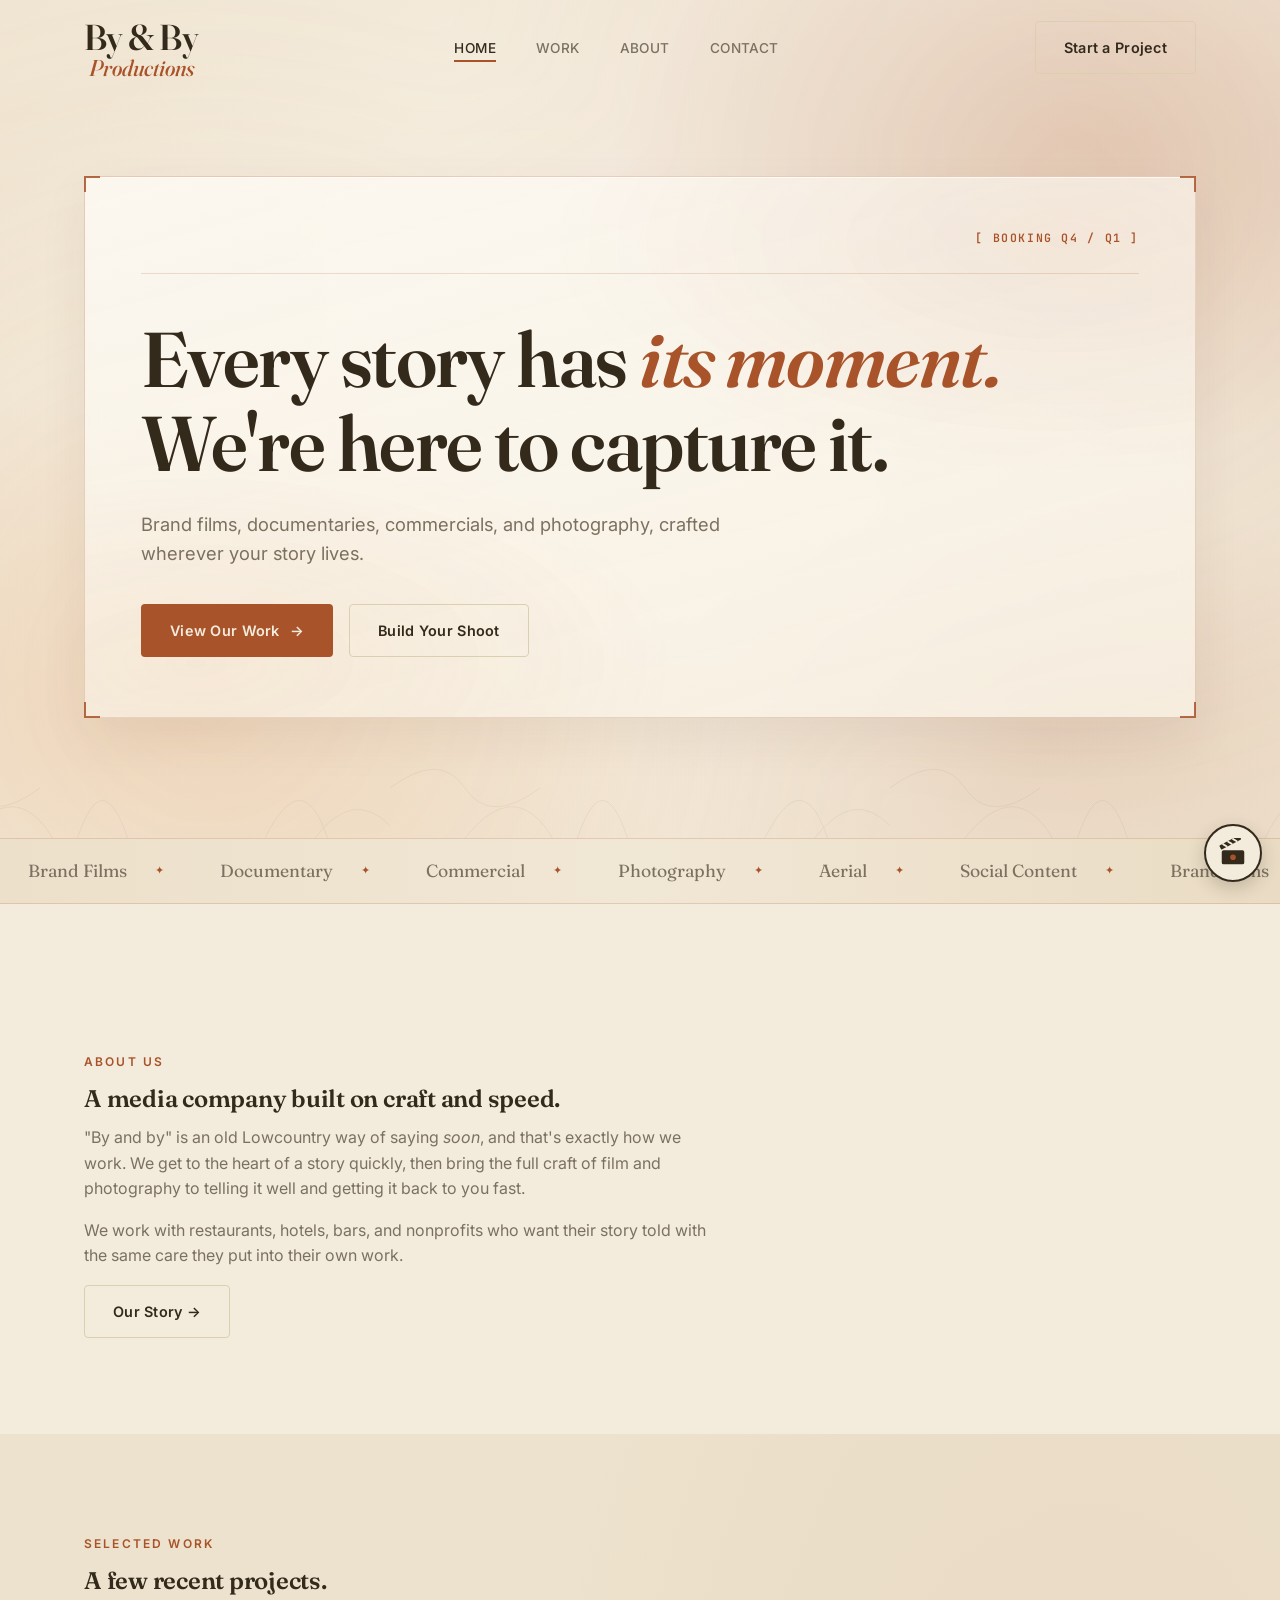
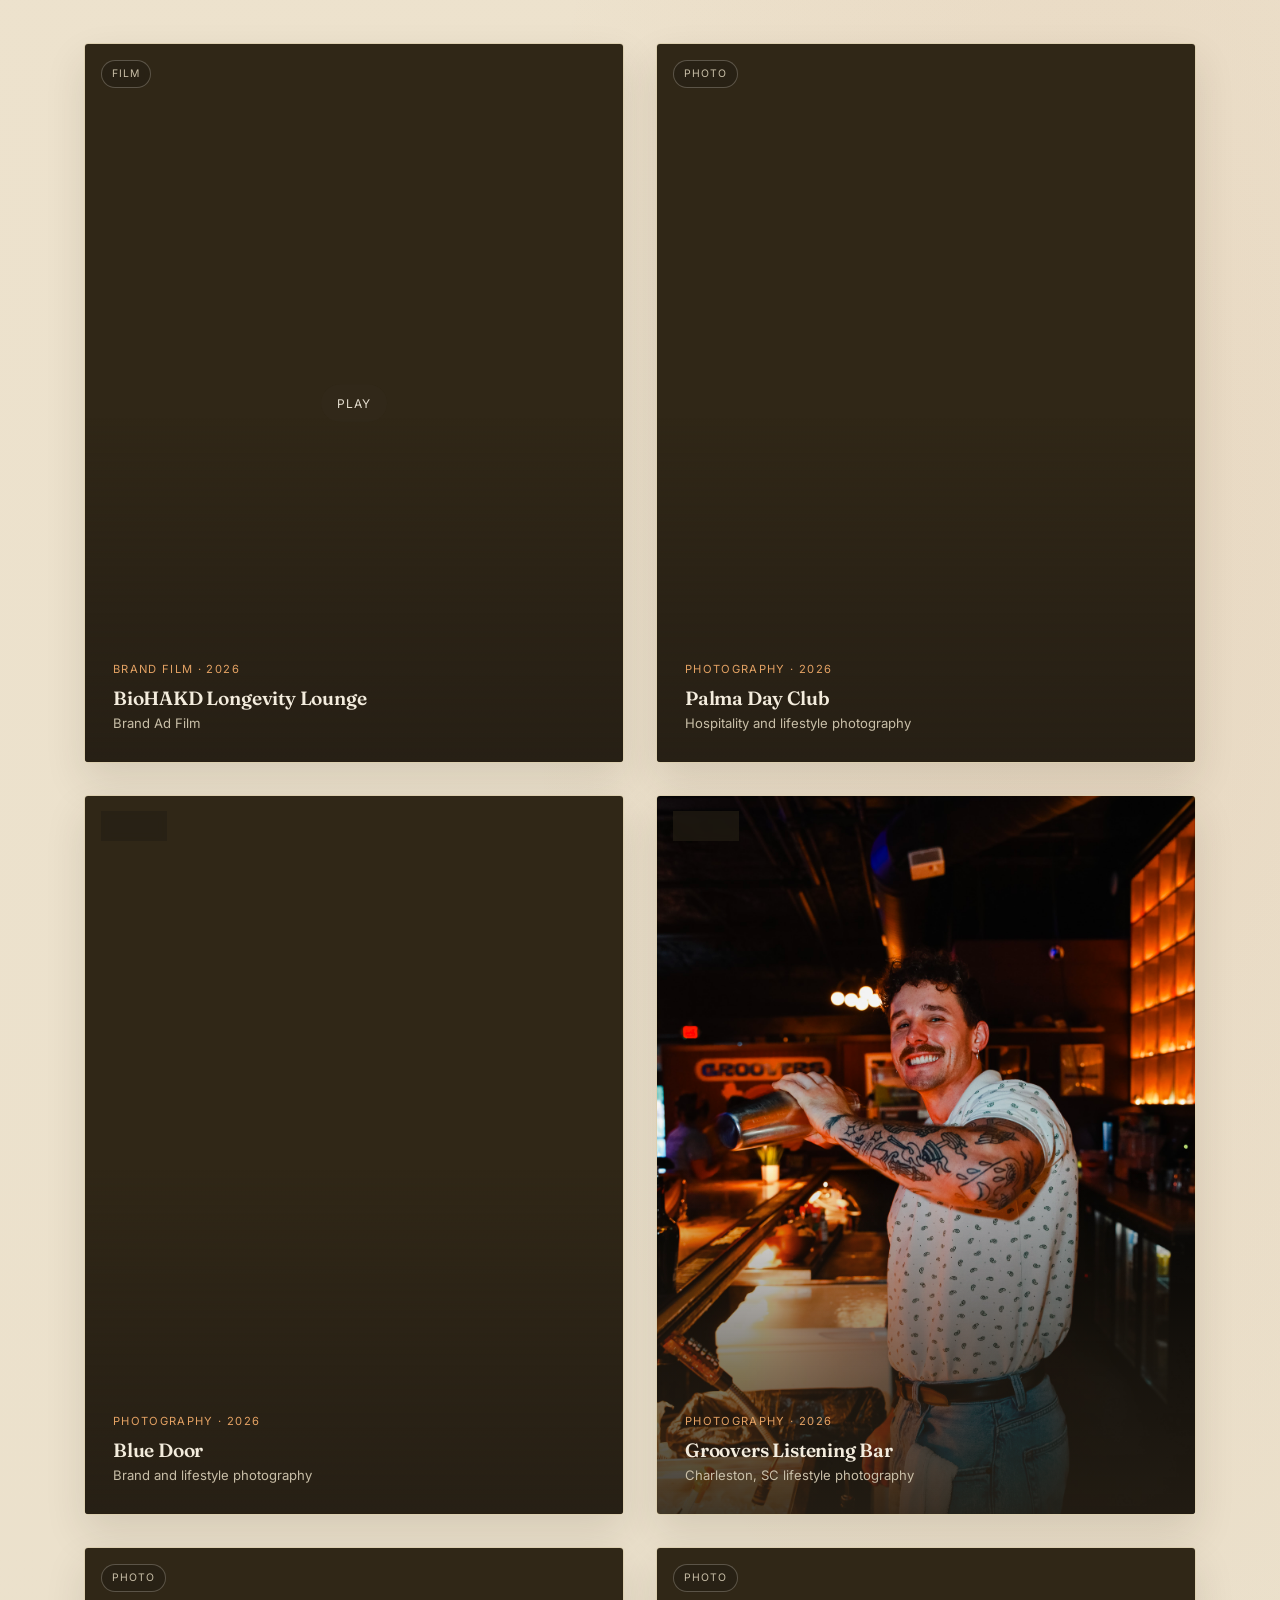
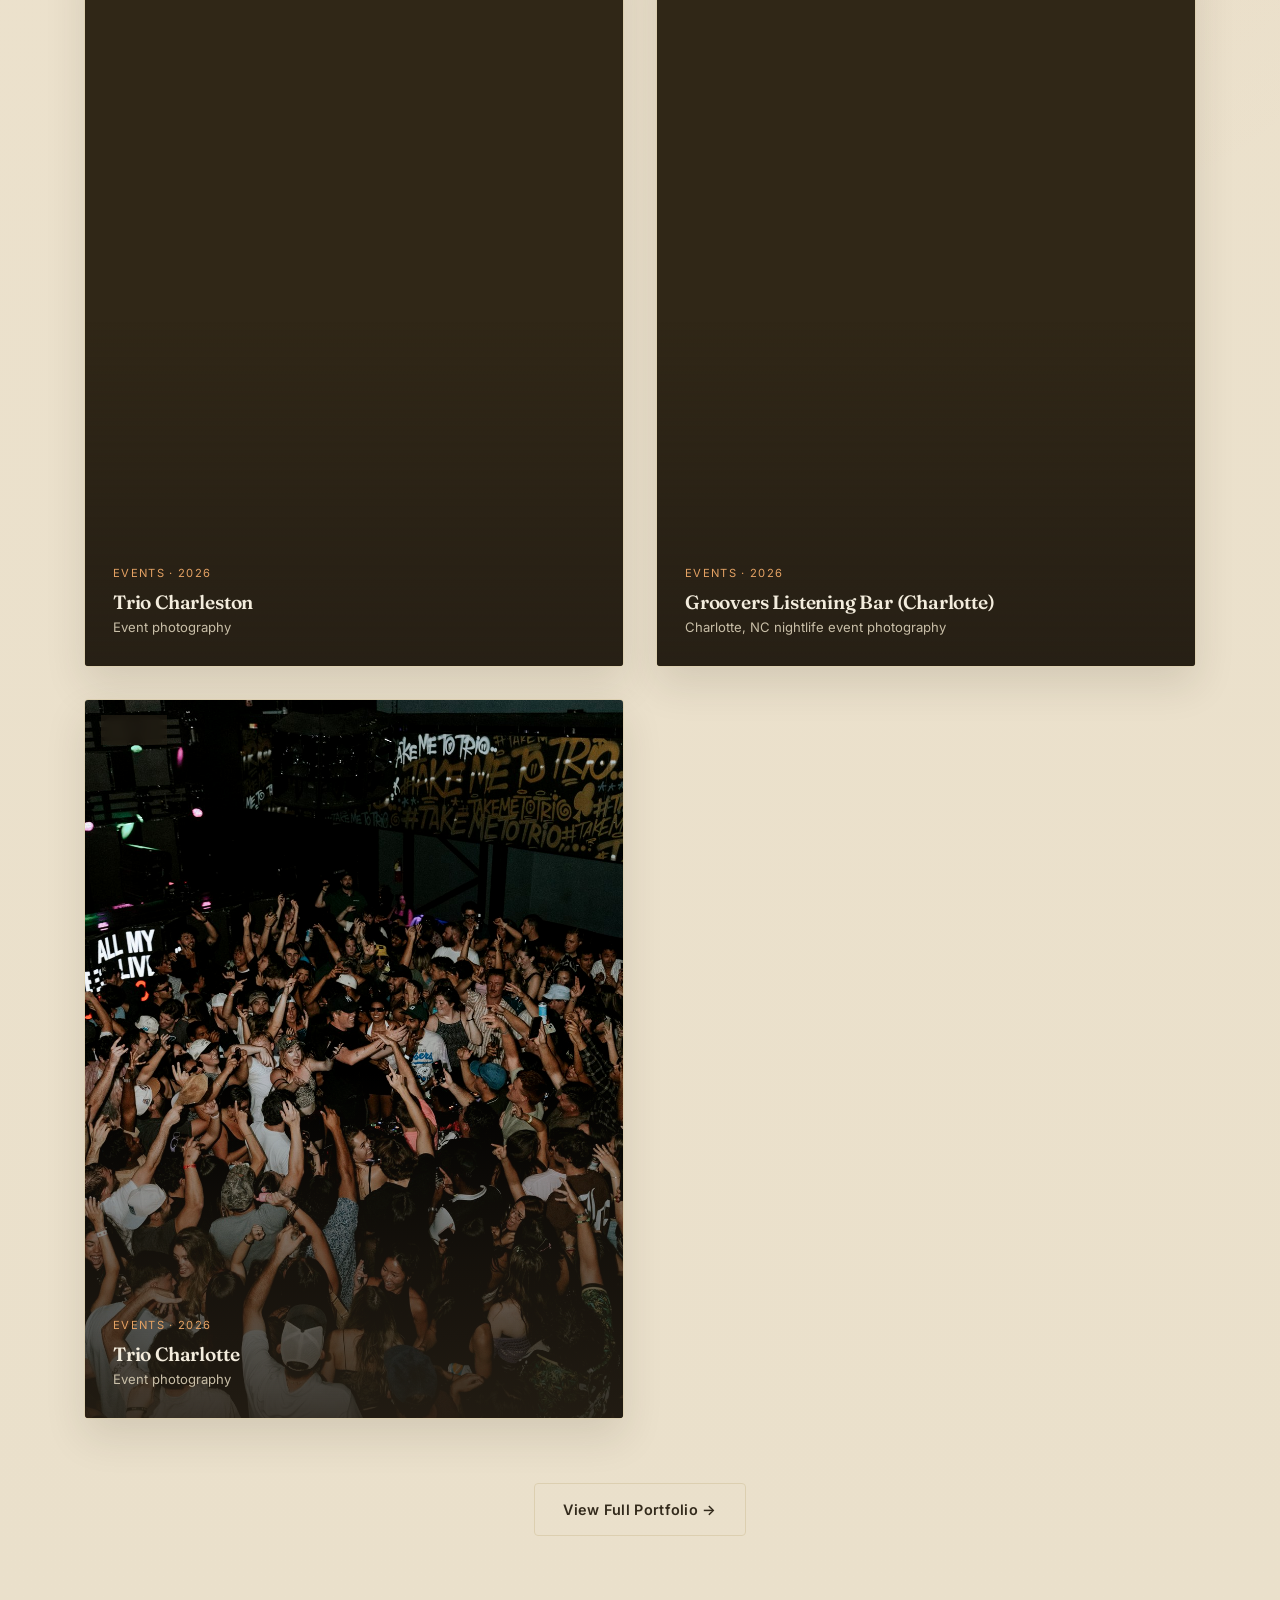
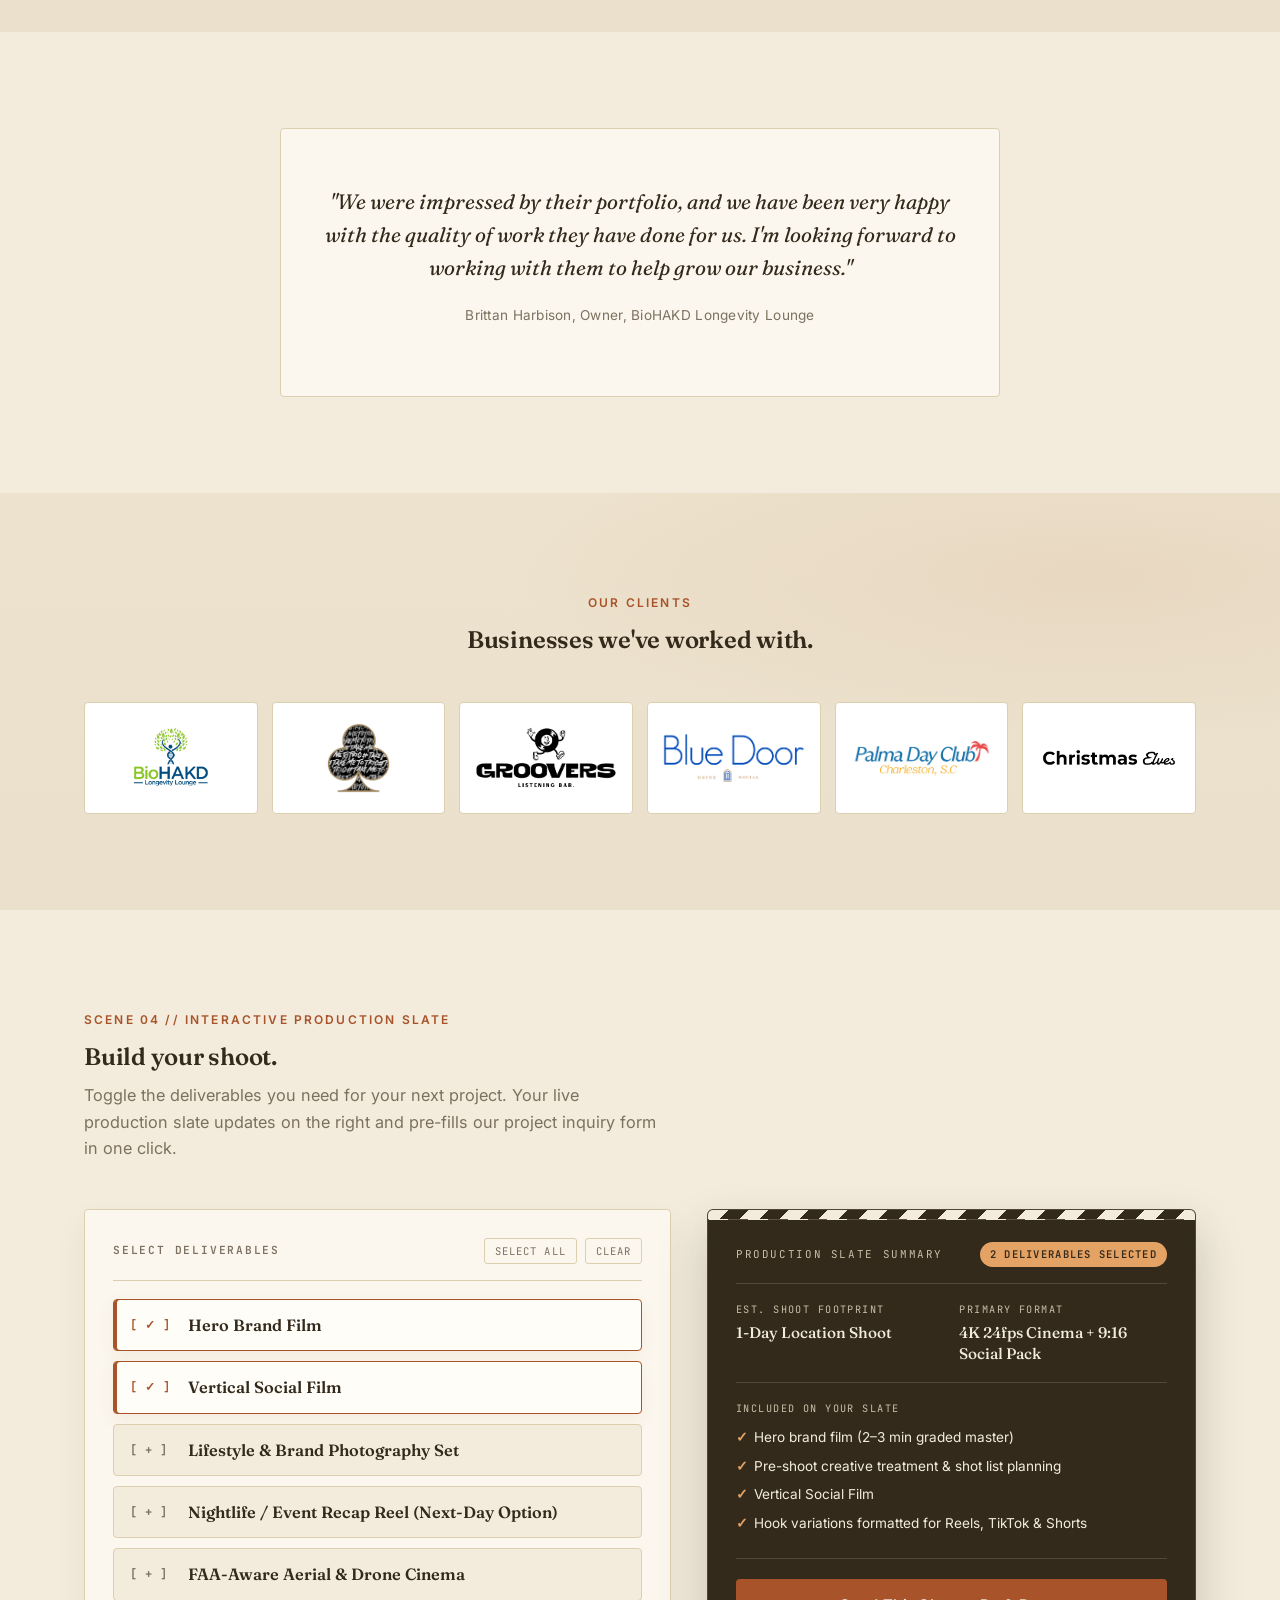
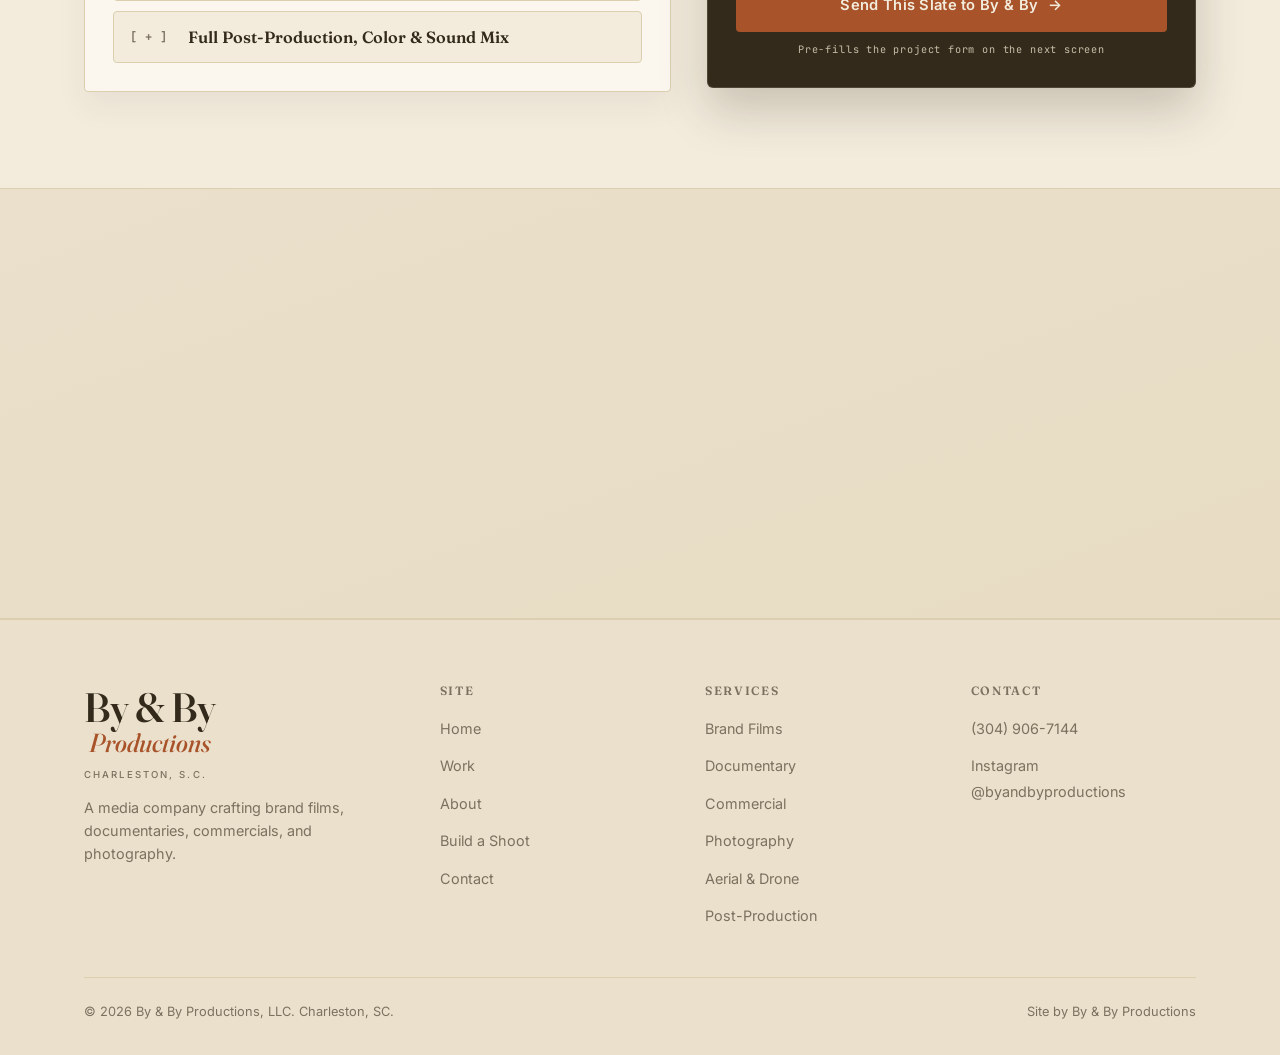
==== index.html @ 57e99ca4 "Build your shoot button links to Contact page" ====
<!DOCTYPE html>
<html lang="en">
<head>
 <meta charset="UTF-8">
 <meta name="viewport" content="width=device-width, initial-scale=1.0">
 <title>By &amp; By Productions | Media Company</title>
 <meta name="description" content="By &amp; By Productions is a media company crafting brand films, documentaries, commercials, and photography.">
 <link rel="icon" href="assets/favicon.svg" type="image/svg+xml">
  <link rel="apple-touch-icon" href="assets/images/apple-touch-icon.png">
 <meta property="og:title" content="By &amp; By Productions | Media Company">
 <meta property="og:description" content="Brand films, documentaries, commercials, and photography made in Charleston, SC.">
 <meta property="og:type" content="website">
 <meta property="og:url" content="https://byandbyproductions.com/">
 <meta property="og:image" content="https://byandbyproductions.com/assets/images/og-share.png">
  <meta property="og:image:type" content="image/png">
  <meta property="og:image:width" content="1200">
  <meta property="og:image:height" content="630">
  <meta property="og:image:alt" content="By &amp; By Productions">
 <meta name="twitter:card" content="summary_large_image">
 <meta name="twitter:title" content="By &amp; By Productions | Media Company">
 <meta name="twitter:description" content="Brand films, documentaries, commercials, and photography made in Charleston, SC.">
 <meta name="twitter:image" content="https://byandbyproductions.com/assets/images/og-share.png">
 <link rel="preconnect" href="https://fonts.googleapis.com">
 <link rel="preconnect" href="https://fonts.gstatic.com" crossorigin>
 <link href="https://fonts.googleapis.com/css2?family=Fraunces:ital,opsz,wght@0,9..144,500..600;1,9..144,500&family=Inter:wght@400;500;600&family=JetBrains+Mono:wght@400;500;600&display=swap" rel="stylesheet">
 <link rel="stylesheet" href="css/style.css?v=26">
</head>
<body>

 <header class="site-header">
 <div class="container nav-inner">
 <a href="index.html" class="logo logo--text" aria-label="By &amp; By Productions"><span class="logo-mark" aria-hidden="true"><span class="logo-w">By &amp; By</span><span class="logo-p">Productions</span></span></a>
 <nav>
 <ul class="nav-links">
 <li><a href="index.html" class="active">Home</a></li>
 <li><a href="work.html">Work</a></li>
 <li><a href="about.html">About</a></li>
 <li><a href="contact.html">Contact</a></li>
 </ul>
 </nav>
 <div class="nav-cta">
 <a href="contact.html" class="btn btn-outline">Start a Project</a>
 <button class="nav-toggle" aria-label="Toggle menu">
 <span></span><span></span><span></span>
 </button>
 </div>
 </div>
 </header>

 <main>
 <!-- Hero -->
 <section class="hero">
 <div class="container">
 <div class="hero-frame">
 <span class="hero-corner hero-corner--tl" aria-hidden="true"></span>
 <span class="hero-corner hero-corner--tr" aria-hidden="true"></span>
 <span class="hero-corner hero-corner--bl" aria-hidden="true"></span>
 <span class="hero-corner hero-corner--br" aria-hidden="true"></span>
 <div class="hero-finder-bar" role="status" aria-label="Camera viewfinder status">
 <a href="#shoot-builder" class="hero-finder__booking">[ BOOKING Q4 / Q1 ]</a>
 </div>
 <div class="hero-inner">
 <h1>Every story has <em>its moment.</em> We're here to capture it.</h1>
 <p class="lede">Brand films, documentaries, commercials, and photography, crafted wherever your story lives.</p>
 <div class="hero-actions">
 <a href="work.html" class="btn btn-primary">View Our Work <span class="btn-arrow">&rarr;</span></a>
 <a href="contact.html" class="btn btn-outline">Build Your Shoot</a>
 </div>
 </div>
 </div>
 </div>
 </section>

 <!-- Ticker -->
 <div class="ticker">
 <div class="ticker-track">
 <span>Brand Films</span><span>Documentary</span><span>Commercial</span><span>Photography</span><span>Aerial</span><span>Social Content</span>
 <span>Brand Films</span><span>Documentary</span><span>Commercial</span><span>Photography</span><span>Aerial</span><span>Social Content</span>
 </div>
 </div>

 <!-- About teaser -->
 <section class="section">
 <div class="container">
 <div class="reveal" style="max-width: 640px;">
 <span class="eyebrow">About Us</span>
 <h2>A media company built on craft and speed.</h2>
 <p>"By and by" is an old Lowcountry way of saying <em>soon</em>, and that's exactly how we work. We get to the heart of a story quickly, then bring the full craft of film and photography to telling it well and getting it back to you fast.</p>
 <p>We work with restaurants, hotels, bars, and nonprofits who want their story told with the same care they put into their own work.</p>
 <a href="about.html" class="btn btn-outline">Our Story &rarr;</a>
 </div>
 </div>
 </section>

 <!-- Featured work -->
 <section class="section section--alt">
 <div class="container">
 <div class="section-head reveal">
 <span class="eyebrow">Selected Work</span>
 <h2>A few recent projects.</h2>
 </div>
 <div class="project-grid" data-featured-grid></div>
 <div class="work-cta-row reveal">
 <a href="work.html" class="btn btn-outline">View Full Portfolio &rarr;</a>
 </div>
 </div>
 </section>

 <!-- Testimonial -->
 <section class="section">
 <div class="container">
 <div class="testimonial-card reveal">
 <p class="quote">"We were impressed by their portfolio, and we have been very happy with the quality of work they have done for us. I'm looking forward to working with them to help grow our business."</p>
 <p class="who">Brittan Harbison, Owner, BioHAKD Longevity Lounge</p>
 </div>
 </div>
 </section>

 <!-- Clients -->
 <section class="section section--alt">
 <div class="container">
 <div class="section-head center reveal">
 <span class="eyebrow">Our Clients</span>
 <h2>Businesses we've worked with.</h2>
 </div>
 <div class="client-strip reveal">
 <div class="client-card client-card--mark">
 <img src="assets/clients/biohakd-logo.webp" alt="BioHAKD Longevity Lounge">
 </div>
 <div class="client-card client-card--mark">
 <img src="assets/clients/trio-logo.png" alt="Trio">
 </div>
 <div class="client-card">
 <img src="assets/clients/groovers-logo.webp?v=2" alt="Groovers Listening Bar">
 </div>
 <div class="client-card">
 <img src="assets/clients/bluedoor-logo.webp" alt="Blue Door">
 </div>
 <div class="client-card">
 <img src="assets/clients/palma-logo.webp" alt="Palma Day Club">
 </div>
 <div class="client-card">
 <img src="assets/clients/christmas-elves-logo.png" alt="Christmas Elves">
 </div>
 </div>
 </div>
 </section>

 <!-- Services -->
 

 <!-- Process -->
 

 <!-- Interactive Scope Builder -->
 <section class="section shoot-builder-section" id="shoot-builder">
 <div class="container">
 <div class="section-head reveal">
 <span class="eyebrow">Scene 04 // Interactive Production Slate</span>
 <h2>Build your shoot.</h2>
 <p class="shoot-builder-intro">Toggle the deliverables you need for your next project. Your live production slate updates on the right and pre-fills our project inquiry form in one click.</p>
 </div>

 <div class="shoot-builder reveal" data-shoot-builder>
 <div class="shoot-builder__controls">
 <div class="shoot-builder__bar">
 <span class="shoot-builder__bar-label">SELECT DELIVERABLES</span>
 <div class="shoot-builder__presets">
 <button type="button" class="slate-preset-btn" data-slate-action="full">Select All</button>
 <button type="button" class="slate-preset-btn" data-slate-action="reset">Clear</button>
 </div>
 </div>

 <div class="scope-options" role="group" aria-label="Deliverable options">
 <button type="button" class="scope-option is-selected" data-scope-id="hero-film" aria-pressed="true">
 <span class="scope-option__check" aria-hidden="true">[ &check; ]</span>
 <span class="scope-option__body">
 <span class="scope-option__title">Hero Brand Film</span>
 </span>
 </button>

 <button type="button" class="scope-option is-selected" data-scope-id="social-cutdowns" aria-pressed="true">
 <span class="scope-option__check" aria-hidden="true">[ &check; ]</span>
 <span class="scope-option__body">
 <span class="scope-option__title">Vertical Social Film</span>
 </span>
 </button>

 <button type="button" class="scope-option" data-scope-id="photography" aria-pressed="false">
 <span class="scope-option__check" aria-hidden="true">[ + ]</span>
 <span class="scope-option__body">
 <span class="scope-option__title">Lifestyle &amp; Brand Photography Set</span>
 </span>
 </button>

 <button type="button" class="scope-option" data-scope-id="event-recap" aria-pressed="false">
 <span class="scope-option__check" aria-hidden="true">[ + ]</span>
 <span class="scope-option__body">
 <span class="scope-option__title">Nightlife / Event Recap Reel (Next-Day Option)</span>
 </span>
 </button>

 <button type="button" class="scope-option" data-scope-id="aerial-drone" aria-pressed="false">
 <span class="scope-option__check" aria-hidden="true">[ + ]</span>
 <span class="scope-option__body">
 <span class="scope-option__title">FAA-Aware Aerial &amp; Drone Cinema</span>
 </span>
 </button>

 <button type="button" class="scope-option" data-scope-id="post-production" aria-pressed="false">
 <span class="scope-option__check" aria-hidden="true">[ + ]</span>
 <span class="scope-option__body">
 <span class="scope-option__title">Full Post-Production, Color &amp; Sound Mix</span>
 </span>
 </button>
 </div>
 </div>

 <aside class="slate-summary" aria-live="polite">
 <div class="slate-summary__stripes" aria-hidden="true"></div>
 <div class="slate-summary__top">
 <span class="slate-summary__tag">PRODUCTION SLATE SUMMARY</span>
 <span class="slate-summary__count" data-slate-count>2 DELIVERABLES SELECTED</span>
 </div>

 <div class="slate-summary__specs">
 <div>
 <span class="slate-spec__label">Est. Shoot Footprint</span>
 <strong class="slate-spec__value" data-slate-footprint>1-Day Location Shoot</strong>
 </div>
 <div>
 <span class="slate-spec__label">Primary Format</span>
 <strong class="slate-spec__value" data-slate-format>4K 24fps Cinema + 9:16 Social</strong>
 </div>
 </div>

 <div class="slate-summary__list-wrap">
 <span class="slate-spec__label">Included on Your Slate</span>
 <ul class="slate-summary__list" data-slate-list>
 <li>Hero brand film (2&ndash;3 min graded master)</li>
 <li>Pre-shoot creative treatment &amp; shot list planning</li>
 <li>Vertical Social Film</li>
 <li>Hook variations formatted for Reels, TikTok &amp; Shorts</li>
 </ul>
 </div>

 <div class="slate-summary__footer">
 <a href="contact.html?scope=hero-film%2Csocial-cutdowns" class="btn btn-primary slate-summary__cta" data-slate-cta>
 Send This Slate to By &amp; By <span class="btn-arrow">&rarr;</span>
 </a>
 <span class="slate-summary__note">Pre-fills the project form on the next screen</span>
 </div>
 </aside>
 </div>
 </div>
 </section>

 <!-- CTA -->
 <section class="cta-banner">
 <div class="container reveal">
 <span class="eyebrow">Let's Work Together</span>
 <h2>Have a story that's ready to be told?</h2>
 <div class="hero-actions" style="justify-content:center; margin-top: 28px;">
 <a href="contact.html" class="btn btn-primary">Start a Project <span class="btn-arrow">&rarr;</span></a>
 </div>
 </div>
 </section>
 </main>

 <footer class="site-footer">
 <div class="container">
 <div class="footer-top">
 <div>
 <a href="index.html" class="logo logo--text logo--footer" aria-label="By &amp; By Productions"><span class="logo-mark" aria-hidden="true"><span class="logo-w">By &amp; By</span><span class="logo-p">Productions</span></span><span>Charleston, S.C.</span></a>
 <p style="margin-top:16px; font-size:0.9rem;">A media company crafting brand films, documentaries, commercials, and photography.</p>
 </div>
 <div>
 <h4>Site</h4>
 <ul>
 <li><a href="index.html">Home</a></li>
 <li><a href="work.html">Work</a></li>
 <li><a href="about.html">About</a></li>
 <li><a href="index.html#shoot-builder">Build a Shoot</a></li>
 <li><a href="contact.html">Contact</a></li>
 </ul>
 </div>
 <div>
 <h4>Services</h4>
 <ul>
 <li><a href="work.html#service-brand-films">Brand Films</a></li>
 <li><a href="work.html#service-documentary">Documentary</a></li>
 <li><a href="work.html#service-commercial">Commercial</a></li>
 <li><a href="work.html#service-photography">Photography</a></li>
 <li><a href="work.html#service-aerial">Aerial &amp; Drone</a></li>
 <li><a href="work.html#service-post">Post-Production</a></li>
 </ul>
 </div>
 <div>
 <h4>Contact</h4>
 <ul>
 <li><a href="tel:+13049067144">(304) 906-7144</a></li>
 <li><a href="https://www.instagram.com/byandbyproductions/" target="_blank" rel="noopener">Instagram @byandbyproductions</a></li>
 </ul>
 </div>
 </div>
 <div class="footer-bottom">
 <span>&copy; <span data-year></span> By &amp; By Productions, LLC. Charleston, SC.</span>
 <span>Site by By &amp; By Productions</span>
 </div>
 </div>
 </footer>

 <script src="js/projects.js?v=4?v=18"></script>
 <script src="js/main.js?v=25"></script>
 <script src="js/clapper.js?v=19" defer></script>
</body>
</html>
---- css/style.css ----
/* ==========================================================================
   By & By Productions   stylesheet
   Palette: warm sand + sky, pulled from a Lowcountry beach sunset  
   sand/clay neutrals for the base, terracotta cloud-orange as the
   accent, and a dusky sky blue as the secondary accent.
   ========================================================================== */

:root {
  --color-bg: #f3ecdd;
  --color-bg-alt: #eae0cb;
  --color-surface: #fbf7ee;
  --color-surface-2: #e7dcc3;
  --color-border: #dccfb0;
  --color-text: #332a1c;
  --color-text-muted: #7c7160;
  --color-accent: #a8532a;
  --color-accent-hover: #8a431f;
  --color-accent-soft: #e4a264;
  --color-sky: #4f6a85;
  --color-on-dark: #f3ecdd;
  --color-on-dark-muted: #c9bfa8;
  --color-error: #b23a3a;
  --font-display: "Fraunces", "Georgia", serif;
  --font-body: "Inter", -apple-system, BlinkMacSystemFont, "Segoe UI", sans-serif;
  --font-mono: "JetBrains Mono", ui-monospace, "SFMono-Regular", Menlo, Consolas, monospace;
  --container: 1160px;
  --radius: 4px;
  --transition: 220ms ease;
}

* {
  box-sizing: border-box;
}

html {
  scroll-behavior: smooth;
}

body {
  margin: 0;
  background: var(--color-bg);
  color: var(--color-text);
  font-family: var(--font-body);
  font-size: 16px;
  line-height: 1.6;
  -webkit-font-smoothing: antialiased;
}

img {
  max-width: 100%;
  display: block;
}

a {
  color: inherit;
  text-decoration: none;
}

h1, h2, h3, h4 {
  font-family: var(--font-display);
  font-weight: 600;
  line-height: 1.15;
  margin: 0 0 0.5em;
  letter-spacing: -0.01em;
}

p {
  margin: 0 0 1em;
  color: var(--color-text-muted);
}

.container {
  width: 100%;
  max-width: var(--container);
  margin: 0 auto;
  padding: 0 24px;
}

.eyebrow {
  display: inline-block;
  font-family: var(--font-body);
  font-size: 0.75rem;
  letter-spacing: 0.18em;
  text-transform: uppercase;
  color: var(--color-accent);
  margin-bottom: 14px;
  font-weight: 600;
}

.section {
  padding: 96px 0;
}

.section--tight {
  padding: 64px 0;
}

.section--alt {
  background: var(--color-bg-alt);
}

.section-head {
  max-width: 640px;
  margin: 0 0 48px;
}

.section-head.center {
  margin-left: auto;
  margin-right: auto;
  text-align: center;
}

/* ---------- buttons ---------- */

.btn {
  display: inline-flex;
  align-items: center;
  gap: 10px;
  padding: 14px 28px;
  border-radius: var(--radius);
  font-size: 0.9rem;
  font-weight: 600;
  letter-spacing: 0.02em;
  border: 1px solid transparent;
  cursor: pointer;
  transition: all var(--transition);
  white-space: nowrap;
}

.btn-primary {
  background: var(--color-accent);
  color: var(--color-on-dark);
}

.btn-primary:hover {
  background: var(--color-accent-hover);
  transform: translateY(-1px);
}

.btn-outline {
  border-color: var(--color-border);
  color: var(--color-text);
}

.btn-outline:hover {
  border-color: var(--color-accent);
  color: var(--color-accent);
}

.btn-arrow {
  transition: transform var(--transition);
}

.btn:hover .btn-arrow {
  transform: translateX(3px);
}

/* ---------- header / nav ---------- */

.site-header {
  position: fixed;
  top: 0;
  left: 0;
  right: 0;
  z-index: 100;
  padding: 22px 0;
  transition: background var(--transition), padding var(--transition), border-color var(--transition);
  border-bottom: 1px solid transparent;
}

.site-header.is-scrolled {
  background: rgba(243, 236, 221, 0.92);
  backdrop-filter: blur(8px);
  padding: 14px 0;
  border-bottom-color: var(--color-border);
}

.nav-inner {
  display: flex;
  align-items: center;
  justify-content: space-between;
}

.logo {
  font-family: var(--font-display);
  font-size: 1.15rem;
  font-weight: 600;
  letter-spacing: 0.01em;
  display: flex;
  flex-direction: column;
  line-height: 1.05;
}

.logo span {
  font-family: var(--font-body);
  font-size: 0.6rem;
  letter-spacing: 0.22em;
  text-transform: uppercase;
  color: var(--color-text-muted);
  font-weight: 500;
  margin-top: 3px;
}

.logo em {
  color: var(--color-accent);
  font-style: normal;
}

.nav-links {
  display: flex;
  align-items: center;
  gap: 40px;
  list-style: none;
  margin: 0;
  padding: 0;
}

.nav-links a {
  font-size: 0.85rem;
  font-weight: 500;
  letter-spacing: 0.03em;
  text-transform: uppercase;
  color: var(--color-text-muted);
  transition: color var(--transition);
  position: relative;
}

.nav-links a:hover,
.nav-links a.active {
  color: var(--color-text);
}

.nav-links a.active::after {
  content: "";
  position: absolute;
  left: 0;
  right: 0;
  bottom: -6px;
  height: 2px;
  background: var(--color-accent);
}

.nav-cta {
  display: flex;
  align-items: center;
  gap: 28px;
}

.nav-toggle {
  display: none;
  flex-direction: column;
  gap: 5px;
  background: none;
  border: none;
  cursor: pointer;
  padding: 6px;
}

.nav-toggle span {
  width: 24px;
  height: 2px;
  background: var(--color-text);
  transition: all var(--transition);
}

/* ---------- hero ---------- */

.hero {
  position: relative;
  min-height: auto;
  display: flex;
  align-items: center;
  padding: 128px 0 56px;
  overflow: hidden;
  background:
    radial-gradient(ellipse 80% 60% at 15% 0%, rgba(79, 106, 133, 0.16), transparent 60%),
    radial-gradient(ellipse 70% 50% at 90% 85%, rgba(168, 83, 42, 0.16), transparent 60%),
    linear-gradient(180deg, #e9eef0 0%, #f3ecdd 55%, #f0e2c8 100%);
}

.hero::before {
  content: "";
  position: absolute;
  inset: 0;
  background-image: url("data:image/svg+xml,%3Csvg xmlns='http://www.w3.org/2000/svg' width='400' height='300' viewBox='0 0 400 300'%3E%3Cg stroke='%237c7160' stroke-width='0.6' fill='none' opacity='0.22'%3E%3Cpath d='M0 260 Q40 230 60 260 T120 260'/%3E%3Cpath d='M60 300 Q100 250 130 300'/%3E%3Cpath d='M150 300 Q170 240 190 300'/%3E%3Cpath d='M300 300 Q330 240 350 300'/%3E%3Cpath d='M340 300 Q370 260 400 290'/%3E%3C/g%3E%3C/svg%3E");
  background-repeat: repeat-x;
  background-position: bottom;
  background-size: 500px;
  opacity: 0.6;
  pointer-events: none;
}

.hero-inner {
  position: relative;
  z-index: 1;
  max-width: 920px;
}

.hero h1 {
  font-size: clamp(2.6rem, 6vw, 4.6rem);
  margin-bottom: 28px;
}

.hero h1 em {
  font-style: italic;
  color: var(--color-accent);
}

.hero p.lede {
  font-size: 1.15rem;
  max-width: 560px;
  color: var(--color-text-muted);
  margin-bottom: 28px;
}

.hero-actions {
  display: flex;
  gap: 16px;
  flex-wrap: wrap;
}

.hero-meta {
  position: relative;
  display: flex;
  flex-wrap: wrap;
  gap: 28px 48px;
  margin-top: 36px;
  padding-top: 28px;
  border-top: 1px solid var(--color-border);
  z-index: 1;
}

.hero-meta div {
  text-align: left;
  min-width: 160px;
}

.hero-meta .num {
  font-family: var(--font-display);
  font-size: 1.6rem;
  color: var(--color-accent);
  display: block;
  line-height: 1;
  margin-bottom: 6px;
}

.hero-meta .label {
  font-size: 0.7rem;
  letter-spacing: 0.14em;
  text-transform: uppercase;
  color: var(--color-text-muted);
}

@media (max-width: 600px) {
  .hero {
    padding: 112px 0 48px;
  }
  .hero-meta {
    gap: 20px 32px;
    margin-top: 28px;
    padding-top: 22px;
  }
}

/* ---------- ticker ---------- */

.ticker {
  border-top: 1px solid var(--color-border);
  border-bottom: 1px solid var(--color-border);
  overflow: hidden;
  background: var(--color-bg-alt);
  padding: 18px 0;
}

.ticker-track {
  display: flex;
  width: max-content;
  animation: ticker 32s linear infinite;
}

.ticker-track span {
  display: inline-flex;
  align-items: center;
  font-family: var(--font-display);
  font-size: 1.1rem;
  color: var(--color-text-muted);
  padding: 0 28px;
  white-space: nowrap;
}

.ticker-track span::after {
  content: "\2726";
  color: var(--color-accent);
  margin-left: 28px;
  font-size: 0.7rem;
}

@keyframes ticker {
  from { transform: translateX(0); }
  to { transform: translateX(-50%); }
}

/* ---------- about teaser / grid ---------- */

.about-grid {
  display: grid;
  grid-template-columns: 1fr 1fr;
  gap: 64px;
  align-items: center;
}

@media (max-width: 800px) {
  .about-grid { grid-template-columns: 1fr; gap: 32px; }
}

.fact-row {
  display: flex;
  flex-wrap: wrap;
  gap: 32px;
  margin-top: 32px;
  padding-top: 32px;
  border-top: 1px solid var(--color-border);
}

.fact-row div {
  min-width: 140px;
}

.fact-row .fact-label {
  font-size: 0.7rem;
  letter-spacing: 0.14em;
  text-transform: uppercase;
  color: var(--color-text-muted);
  display: block;
  margin-bottom: 6px;
}

.fact-row .fact-value {
  font-family: var(--font-display);
  font-size: 1.1rem;
  color: var(--color-text);
}

.visual-block {
  position: relative;
  aspect-ratio: 4/5;
  border-radius: var(--radius);
  background: linear-gradient(150deg, var(--color-surface), var(--color-bg-alt) 60%, var(--color-surface-2));
  border: 1px solid var(--color-border);
  overflow: hidden;
  display: flex;
  align-items: flex-end;
  padding: 24px;
  box-shadow: 0 18px 40px rgba(51, 42, 28, 0.12);
}

.visual-block img {
  position: absolute;
  inset: 0;
  width: 100%;
  height: 100%;
  object-fit: cover;
  object-position: center;
  display: block;
}

.visual-block::before {
  content: "";
  position: absolute;
  inset: 0;
  background:
    radial-gradient(circle at 30% 20%, rgba(168, 83, 42, 0.16), transparent 55%),
    radial-gradient(circle at 80% 80%, rgba(79, 106, 133, 0.18), transparent 55%);
}

.visual-block .visual-label {
  position: relative;
  z-index: 1;
  font-family: var(--font-display);
  font-style: italic;
  color: var(--color-on-dark);
  font-size: 0.95rem;
  text-shadow: 0 1px 12px rgba(0, 0, 0, 0.45);
  background: rgba(38, 31, 21, 0.35);
  backdrop-filter: blur(4px);
  padding: 8px 12px;
  border-radius: 999px;
}

/* ---------- services ---------- */

.services-grid {
  display: grid;
  grid-template-columns: repeat(3, 1fr);
  gap: 1px;
  background: var(--color-border);
  border: 1px solid var(--color-border);
}

@media (max-width: 900px) {
  .services-grid { grid-template-columns: repeat(2, 1fr); }
}

@media (max-width: 600px) {
  .services-grid { grid-template-columns: 1fr; }
}

.service-card {
  background: var(--color-bg);
  padding: 40px 32px;
  transition: background var(--transition);
}

.service-card[id],
#services {
  scroll-margin-top: 96px;
}

.service-card:hover {
  background: var(--color-surface);
}

.service-card .icon {
  width: 40px;
  height: 40px;
  color: var(--color-accent);
  margin-bottom: 24px;
}

.service-card h3 {
  font-size: 1.15rem;
  margin-bottom: 10px;
}

.service-card p {
  font-size: 0.92rem;
  margin-bottom: 0;
}

/* ---------- project grid / cards ---------- */

.filter-bar {
  display: flex;
  flex-wrap: wrap;
  gap: 10px;
  margin-bottom: 48px;
}

.filter-btn {
  padding: 9px 20px;
  border-radius: 999px;
  border: 1px solid var(--color-border);
  background: transparent;
  color: var(--color-text-muted);
  font-size: 0.82rem;
  font-weight: 500;
  letter-spacing: 0.02em;
  cursor: pointer;
  transition: all var(--transition);
}

.filter-btn:hover {
  border-color: var(--color-accent);
  color: var(--color-text);
}

.filter-btn.active {
  background: var(--color-accent);
  border-color: var(--color-accent);
  color: var(--color-on-dark);
}

.project-grid {
  display: grid;
  grid-template-columns: repeat(2, 1fr);
  gap: 32px;
}

@media (max-width: 900px) {
  .project-grid { grid-template-columns: repeat(2, 1fr); }
}

@media (max-width: 620px) {
  .project-grid { grid-template-columns: 1fr; }
}

.project-card {
  position: relative;
  border-radius: var(--radius);
  overflow: hidden;
  aspect-ratio: 3/4;
  border: 1px solid var(--color-border);
  cursor: default;
  box-shadow: 0 18px 40px rgba(51, 42, 28, 0.12);
  transition: transform var(--transition), border-color var(--transition), box-shadow var(--transition);
}

.project-card:hover {
  transform: translateY(-6px);
  border-color: var(--color-accent);
  box-shadow: 0 24px 48px rgba(51, 42, 28, 0.18);
}

.project-card .thumb {
  position: absolute;
  inset: 0;
  width: 100%;
  height: 100%;
  object-fit: cover;
  object-position: center;
  display: block;
  background: var(--color-text);
  filter: saturate(1.05) contrast(1.04);
  transform: scale(1.01);
  transition: transform 320ms ease, filter 320ms ease;
}

.project-card:hover .thumb {
  transform: scale(1.05);
  filter: saturate(1.12) contrast(1.06);
}

.project-card video.thumb {
  background: #111;
}

.project-card .overlay {
  position: absolute;
  inset: 0;
  display: flex;
  flex-direction: column;
  justify-content: flex-end;
  padding: 28px;
  background: linear-gradient(180deg, transparent 52%, rgba(38, 31, 21, 0.55) 78%, rgba(38, 31, 21, 0.88) 100%);
  pointer-events: none;
  transition: background 320ms ease;
}

.project-card:hover .overlay {
  background: linear-gradient(180deg, transparent 58%, rgba(38, 31, 21, 0.45) 80%, rgba(38, 31, 21, 0.82) 100%);
}

.project-card .badge {
  position: absolute;
  top: 16px;
  left: 16px;
  font-size: 0.65rem;
  letter-spacing: 0.1em;
  text-transform: uppercase;
  background: rgba(38, 31, 21, 0.65);
  border: 1px solid rgba(243, 236, 221, 0.25);
  padding: 5px 10px;
  border-radius: 999px;
  color: var(--color-on-dark-muted);
  backdrop-filter: blur(4px);
}

.project-card .tag {
  font-size: 0.7rem;
  letter-spacing: 0.12em;
  text-transform: uppercase;
  color: var(--color-accent-soft);
  margin-bottom: 8px;
  display: block;
}

.project-card h3 {
  font-size: 1.2rem;
  margin-bottom: 4px;
  color: var(--color-on-dark);
}

.project-card .meta {
  font-size: 0.82rem;
  color: var(--color-on-dark-muted);
  margin: 0;
}

.work-cta-row {
  margin-top: 64px;
  text-align: center;
}

/* ---------- process ---------- */

.process-list {
  display: grid;
  grid-template-columns: repeat(4, 1fr);
  gap: 32px;
}

@media (max-width: 900px) {
  .process-list { grid-template-columns: repeat(2, 1fr); }
}

@media (max-width: 560px) {
  .process-list { grid-template-columns: 1fr; }
}

.process-step {
  border-top: 2px solid var(--color-accent);
  padding-top: 20px;
}

.process-step .step-num {
  font-family: var(--font-display);
  font-size: 2rem;
  color: var(--color-text-muted);
  display: block;
  margin-bottom: 12px;
}

.process-step h3 {
  font-size: 1.05rem;
  margin-bottom: 8px;
}

.process-step p {
  font-size: 0.9rem;
}

/* ---------- client logo strip ---------- */

.client-strip {
  display: grid;
  grid-template-columns: repeat(6, 1fr);
  gap: 14px;
  align-items: stretch;
}

.client-card {
  display: flex;
  align-items: center;
  justify-content: center;
  width: auto;
  min-width: 0;
  height: 112px;
  padding: 16px 14px;
  background: #ffffff;
  border: 1px solid var(--color-border);
  border-radius: var(--radius);
}

@media (max-width: 960px) {
  .client-strip { grid-template-columns: repeat(3, 1fr); }
}

@media (max-width: 560px) {
  .client-strip { grid-template-columns: repeat(2, 1fr); }
}

.client-card--dark {
  background: var(--color-text);
  border-color: var(--color-text);
}

.client-card img,
.client-card--mark img {
  width: 100%;
  height: 100%;
  max-width: 100%;
  max-height: 100%;
  object-fit: contain;
  object-position: center;
}

/* ---------- testimonial ---------- */

.testimonial-card {
  max-width: 720px;
  margin: 0 auto;
  text-align: center;
  padding: 56px 40px;
  border: 1px solid var(--color-border);
  border-radius: var(--radius);
  background: var(--color-surface);
}

.testimonial-card p.quote {
  font-family: var(--font-display);
  font-style: italic;
  font-size: 1.3rem;
  color: var(--color-text);
  margin-bottom: 20px;
}

.testimonial-card .who {
  font-size: 0.85rem;
  color: var(--color-text-muted);
  letter-spacing: 0.02em;
}

/* ---------- cta banner ---------- */

.cta-banner {
  text-align: center;
  padding: 100px 0;
  background: linear-gradient(160deg, var(--color-bg-alt), var(--color-surface-2));
  border-top: 1px solid var(--color-border);
  border-bottom: 1px solid var(--color-border);
}

.cta-banner h2 {
  font-size: clamp(2rem, 4vw, 3rem);
  max-width: 640px;
  margin-left: auto;
  margin-right: auto;
}

/* ---------- values / about page ---------- */

.values-grid {
  display: grid;
  grid-template-columns: repeat(4, 1fr);
  gap: 24px;
}

@media (max-width: 900px) {
  .values-grid { grid-template-columns: repeat(2, 1fr); }
}

@media (max-width: 560px) {
  .values-grid { grid-template-columns: 1fr; }
}

.value-card {
  padding: 28px;
  border: 1px solid var(--color-border);
  border-radius: var(--radius);
  background: var(--color-surface);
}

.value-card h3 {
  font-size: 1.05rem;
  color: var(--color-accent-soft);
}

.value-card p {
  font-size: 0.9rem;
  margin-bottom: 0;
}

.team-grid {
  display: grid;
  grid-template-columns: repeat(3, 1fr);
  gap: 28px;
}

@media (max-width: 800px) {
  .team-grid { grid-template-columns: 1fr; }
}

.team-card {
  border: 1px dashed var(--color-border);
  border-radius: var(--radius);
  padding: 32px;
  text-align: center;
  background: var(--color-surface);
}

.team-card .avatar {
  width: 72px;
  height: 72px;
  border-radius: 50%;
  margin: 0 auto 16px;
  background: linear-gradient(150deg, var(--color-accent), var(--color-sky));
  display: flex;
  align-items: center;
  justify-content: center;
  color: var(--color-on-dark);
  font-family: var(--font-display);
  font-size: 1.05rem;
  font-weight: 600;
  letter-spacing: 0.04em;
  opacity: 1;
}

.team-card .avatar span {
  line-height: 1;
}

.social-soon {
  margin: 0;
  font-size: 0.9rem;
  color: var(--color-text-muted);
}

.team-card h3 {
  font-size: 1rem;
  margin-bottom: 4px;
}

.team-card h3:last-child {
  margin-bottom: 0;
}

.team-card p {
  font-size: 0.82rem;
  margin-bottom: 0;
}

.team-grid--duo {
  grid-template-columns: repeat(2, minmax(0, 280px));
  justify-content: center;
}

.team-grid--solo {
  grid-template-columns: minmax(0, 320px);
  justify-content: center;
}

@media (max-width: 620px) {
  .team-grid--duo {
    grid-template-columns: minmax(0, 280px);
  }
}

/* ---------- page hero (interior pages) ---------- */

.page-hero {
  padding: 180px 0 64px;
  border-bottom: 1px solid var(--color-border);
  background: linear-gradient(180deg, #eaeff1, var(--color-bg));
}

.page-hero h1 {
  font-size: clamp(2.2rem, 5vw, 3.4rem);
  max-width: 700px;
}

.page-hero p.lede {
  max-width: 560px;
  font-size: 1.05rem;
}

/* ---------- contact ---------- */

.contact-grid {
  display: grid;
  grid-template-columns: 1.2fr 1fr;
  gap: 64px;
  align-items: start;
}

@media (max-width: 900px) {
  .contact-grid { grid-template-columns: 1fr; }
}

.form-row {
  margin-bottom: 22px;
}

.form-row label {
  display: block;
  font-size: 0.78rem;
  letter-spacing: 0.08em;
  text-transform: uppercase;
  color: var(--color-text-muted);
  margin-bottom: 8px;
}

.form-row input,
.form-row select,
.form-row textarea {
  width: 100%;
  background: var(--color-surface);
  border: 1px solid var(--color-border);
  border-radius: var(--radius);
  padding: 13px 16px;
  color: var(--color-text);
  font-family: var(--font-body);
  font-size: 0.95rem;
  transition: border-color var(--transition);
}

.form-row input:focus,
.form-row select:focus,
.form-row textarea:focus {
  outline: none;
  border-color: var(--color-accent);
}

.form-row textarea {
  resize: vertical;
  min-height: 130px;
}

.form-note {
  font-size: 0.8rem;
  margin-top: 14px;
  color: var(--color-text-muted);
}

.form-status {
  margin-top: 18px;
  font-size: 0.88rem;
  display: none;
}

.form-status.visible {
  display: block;
}

.form-status.success {
  color: var(--color-sky);
}

.form-status.error {
  color: var(--color-error);
}

.info-card {
  border: 1px solid var(--color-border);
  border-radius: var(--radius);
  background: var(--color-surface);
  padding: 32px;
  margin-bottom: 24px;
}

.info-card h3 {
  font-size: 0.75rem;
  letter-spacing: 0.14em;
  text-transform: uppercase;
  color: var(--color-accent);
  margin-bottom: 12px;
}

.info-card p,
.info-card a {
  font-size: 0.95rem;
  color: var(--color-text);
}

.social-row {
  display: flex;
  gap: 16px;
  margin-top: 8px;
}

.social-row a {
  font-size: 0.85rem;
  color: var(--color-text-muted);
  border: 1px solid var(--color-border);
  padding: 8px 16px;
  border-radius: 999px;
  transition: all var(--transition);
}

.social-row a:hover {
  color: var(--color-accent);
  border-color: var(--color-accent);
}

.map-embed {
  border: 1px solid var(--color-border);
  border-radius: var(--radius);
  overflow: hidden;
  filter: grayscale(0.85) sepia(0.12) contrast(0.95);
  height: 220px;
}

.map-embed iframe {
  width: 100%;
  height: 100%;
  border: 0;
}

/* ---------- footer ---------- */

.site-footer {
  border-top: 1px solid var(--color-border);
  padding: 64px 0 32px;
  background: var(--color-bg-alt);
}

.footer-top {
  display: grid;
  grid-template-columns: 1.4fr 1fr 1fr 1fr;
  gap: 40px;
  margin-bottom: 48px;
}

@media (max-width: 800px) {
  .footer-top { grid-template-columns: 1fr 1fr; }
}

@media (max-width: 500px) {
  .footer-top { grid-template-columns: 1fr; }
}

.footer-top h4 {
  font-size: 0.75rem;
  letter-spacing: 0.14em;
  text-transform: uppercase;
  color: var(--color-text-muted);
  margin-bottom: 18px;
}

.footer-top ul {
  list-style: none;
  margin: 0;
  padding: 0;
  display: flex;
  flex-direction: column;
  gap: 12px;
}

.footer-top a {
  font-size: 0.9rem;
  color: var(--color-text-muted);
  transition: color var(--transition);
}

.footer-top a:hover {
  color: var(--color-accent);
}

.footer-bottom {
  display: flex;
  justify-content: space-between;
  align-items: center;
  flex-wrap: wrap;
  gap: 12px;
  padding-top: 24px;
  border-top: 1px solid var(--color-border);
  font-size: 0.8rem;
  color: var(--color-text-muted);
}

/* ---------- reveal animation ---------- */

/* Visible by default (no-JS / IntersectionObserver-unsupported fallback).
   JS adds .reveal-init right before observing, so content never hides
   unless the animation is actually about to run. */
.reveal {
  transition: opacity 700ms ease, transform 700ms ease;
}

.reveal.reveal-init {
  opacity: 0;
  transform: translateY(24px);
}

.reveal.is-visible {
  opacity: 1;
  transform: translateY(0);
}

/* ---------- mobile nav ---------- */

@media (max-width: 860px) {
  .nav-links {
    position: fixed;
    top: 0;
    right: -100%;
    height: 100vh;
    width: min(320px, 80%);
    background: var(--color-bg-alt);
    flex-direction: column;
    justify-content: center;
    gap: 32px;
    border-left: 1px solid var(--color-border);
    transition: right var(--transition);
    z-index: 99;
  }

  .nav-links.open {
    right: 0;
  }

  .nav-cta .btn-outline {
    display: none;
  }

  .nav-toggle {
    display: flex;
  }
}


/* Play badge on photo cards that open a film */
.project-card.is-video {
  cursor: pointer;
}
.project-card .play-badge {
  position: absolute;
  top: 50%;
  left: 50%;
  transform: translate(-50%, -50%);
  z-index: 3;
  padding: 0.55rem 1rem;
  border-radius: 999px;
  background: rgba(51, 42, 28, 0.82);
  color: #f3ecdd;
  font-size: 0.75rem;
  letter-spacing: 0.08em;
  text-transform: uppercase;
  pointer-events: none;
  opacity: 0.92;
  transition: opacity 0.2s ease, transform 0.2s ease;
}
.project-card:hover .play-badge {
  opacity: 1;
  transform: translate(-50%, -50%) scale(1.04);
}

/* Featured film block on home */
.featured-film {
  max-width: 960px;
  margin: 0 auto;
}
.featured-film__video {
  width: 100%;
  max-height: 80vh;
  display: block;
  margin: 0 auto;
  border-radius: 12px;
  background: #1a1510;
  object-fit: contain;
}
.featured-film__meta {
  margin-top: 0.85rem;
  font-size: 0.9rem;
  color: #4f6a85;
}

/* Film lightbox */
body.film-open {
  overflow: hidden;
}
.film-lightbox {
  position: fixed;
  inset: 0;
  z-index: 2000;
  display: grid;
  place-items: center;
  padding: 1.25rem;
}
.film-lightbox[hidden] {
  display: none;
}
.film-lightbox__backdrop {
  position: absolute;
  inset: 0;
  background: rgba(20, 16, 12, 0.82);
}
.film-lightbox__panel {
  position: relative;
  z-index: 1;
  width: min(960px, 100%);
  background: #1a1510;
  border-radius: 12px;
  padding: 1rem 1rem 1.25rem;
  box-shadow: 0 24px 60px rgba(0, 0, 0, 0.45);
}
.film-lightbox__close {
  position: absolute;
  top: 0.35rem;
  right: 0.55rem;
  border: 0;
  background: transparent;
  color: #f3ecdd;
  font-size: 1.75rem;
  line-height: 1;
  cursor: pointer;
}
.film-lightbox__title {
  margin: 0 2rem 0.75rem 0.25rem;
  color: #f3ecdd;
  font-family: Fraunces, Georgia, serif;
  font-size: 1.1rem;
}
.film-lightbox__video {
  width: 100%;
  display: block;
  border-radius: 8px;
  background: #000;
  max-height: 75vh;
}

/* ==========================================================================
   Catch-inspired 35mm Cinema & Production Slate Upgrades
   1. Hero Camera-Finder Status Bar
   2. Tactile Chapter Directory Grid
   3. Numbered Reel Capabilities Cards + Deliverable Lists
   4. Interactive "Build Your Shoot" Scope Builder + Contact Prefill
   ========================================================================== */

/* ---------- 1. Hero Camera-Finder Status Bar ---------- */
.hero-top-bar {
  margin-bottom: 16px;
}

.hero-finder {
  display: inline-flex;
  align-items: center;
  flex-wrap: wrap;
  gap: 8px 12px;
  padding: 7px 15px;
  border-radius: 999px;
  background: rgba(251, 247, 238, 0.86);
  border: 1px solid var(--color-border);
  box-shadow: 0 6px 18px rgba(51, 42, 28, 0.06);
  backdrop-filter: blur(6px);
  font-family: var(--font-mono);
  font-size: 0.7rem;
  font-weight: 500;
  letter-spacing: 0.12em;
  text-transform: uppercase;
  color: var(--color-text);
}

.hero-finder__rec {
  display: inline-flex;
  align-items: center;
  gap: 6px;
  color: var(--color-accent);
  font-weight: 600;
}

.hero-finder__dot {
  display: inline-block;
  color: var(--color-accent);
  font-size: 0.65rem;
  line-height: 1;
  animation: finderPulse 1.8s ease-in-out infinite;
}

@keyframes finderPulse {
  0%, 100% { opacity: 1; transform: scale(1); }
  50% { opacity: 0.32; transform: scale(0.86); }
}

.hero-finder__sep {
  color: var(--color-border);
  font-weight: 600;
}

.hero-finder__item {
  color: var(--color-text-muted);
}

.hero-finder__booking {
  color: var(--color-text);
  font-weight: 600;
  border-bottom: 1px dashed rgba(168, 83, 42, 0.55);
  transition: color var(--transition), border-color var(--transition);
}

.hero-finder__booking:hover {
  color: var(--color-accent);
  border-color: var(--color-accent);
}

@media (max-width: 600px) {
  .hero-finder {
    font-size: 0.63rem;
    padding: 6px 12px;
    gap: 6px 9px;
  }
}

/* ---------- 2. Tactile Chapter Directory Grid ---------- */
.chapter-directory {
  padding: 44px 0 8px;
  background: var(--color-bg);
}

.chapter-grid {
  display: grid;
  grid-template-columns: repeat(4, 1fr);
  gap: 1px;
  background: var(--color-border);
  border: 1px solid var(--color-border);
  border-radius: var(--radius);
  overflow: hidden;
  box-shadow: 0 14px 34px rgba(51, 42, 28, 0.06);
}

@media (max-width: 960px) {
  .chapter-grid {
    grid-template-columns: repeat(2, 1fr);
  }
}

@media (max-width: 560px) {
  .chapter-grid {
    grid-template-columns: 1fr;
  }
}

.chapter-card {
  position: relative;
  display: flex;
  flex-direction: column;
  justify-content: space-between;
  padding: 26px 24px 24px;
  background: var(--color-surface);
  transition: background var(--transition), transform var(--transition);
  overflow: hidden;
}

.chapter-card::before {
  content: "";
  position: absolute;
  top: 0;
  left: 0;
  right: 0;
  height: 3px;
  background: var(--color-accent);
  transform: scaleX(0);
  transform-origin: left;
  transition: transform 240ms ease;
}

.chapter-card:hover {
  background: #fffdf9;
}

.chapter-card:hover::before {
  transform: scaleX(1);
}

.chapter-card__meta {
  display: flex;
  align-items: center;
  justify-content: space-between;
  gap: 8px;
  margin-bottom: 18px;
}

.chapter-card__scene {
  font-family: var(--font-mono);
  font-size: 0.68rem;
  font-weight: 600;
  letter-spacing: 0.13em;
  text-transform: uppercase;
  color: var(--color-accent);
}

.chapter-card__arrow {
  font-family: var(--font-mono);
  font-size: 0.95rem;
  color: var(--color-text-muted);
  transition: transform var(--transition), color var(--transition);
}

.chapter-card:hover .chapter-card__arrow {
  transform: translateX(4px);
  color: var(--color-accent);
}

.chapter-card__title {
  font-family: var(--font-display);
  font-size: 1.25rem;
  font-weight: 600;
  color: var(--color-text);
  margin: 0 0 6px;
}

.chapter-card__sub {
  font-size: 0.85rem;
  line-height: 1.45;
  color: var(--color-text-muted);
  margin: 0;
}

/* ---------- 3. Upgraded Services Cards ---------- */
.service-card {
  display: flex;
  flex-direction: column;
}

.service-card__head {
  display: flex;
  align-items: center;
  justify-content: space-between;
  gap: 10px;
  margin-bottom: 20px;
  padding-bottom: 14px;
  border-bottom: 1px dashed var(--color-border);
  font-family: var(--font-mono);
  font-size: 0.68rem;
  letter-spacing: 0.14em;
  text-transform: uppercase;
}

.service-reel {
  color: var(--color-accent);
  font-weight: 600;
}

.service-status {
  color: var(--color-text-muted);
  background: rgba(220, 207, 176, 0.42);
  padding: 3px 8px;
  border-radius: 3px;
  font-size: 0.62rem;
  font-weight: 500;
}

.service-deliverables {
  list-style: none;
  margin: 18px 0 0;
  padding: 16px 0 0;
  border-top: 1px solid rgba(220, 207, 176, 0.75);
  display: flex;
  flex-direction: column;
  gap: 8px;
}

.service-deliverables li {
  position: relative;
  padding-left: 16px;
  font-size: 0.84rem;
  line-height: 1.45;
  color: var(--color-text);
}

.service-deliverables li::before {
  content: "+";
  position: absolute;
  left: 0;
  top: 0;
  color: var(--color-accent);
  font-family: var(--font-mono);
  font-weight: 600;
  font-size: 0.8rem;
}

/* ---------- 4. Interactive "Build Your Shoot" Scope Builder ---------- */
#shoot-builder {
  scroll-margin-top: 96px;
}

.shoot-builder-intro {
  max-width: 580px;
  font-size: 1.02rem;
  margin-bottom: 0;
}

.shoot-builder {
  display: grid;
  grid-template-columns: 1.2fr 1fr;
  gap: 36px;
  align-items: start;
}

@media (max-width: 920px) {
  .shoot-builder {
    grid-template-columns: 1fr;
    gap: 28px;
  }
}

.shoot-builder__controls {
  background: var(--color-surface);
  border: 1px solid var(--color-border);
  border-radius: var(--radius);
  padding: 28px;
  box-shadow: 0 14px 32px rgba(51, 42, 28, 0.06);
}

@media (max-width: 600px) {
  .shoot-builder__controls {
    padding: 20px 16px;
  }
}

.shoot-builder__bar {
  display: flex;
  align-items: center;
  justify-content: space-between;
  flex-wrap: wrap;
  gap: 12px;
  padding-bottom: 16px;
  margin-bottom: 18px;
  border-bottom: 1px solid var(--color-border);
}

.shoot-builder__bar-label {
  font-family: var(--font-mono);
  font-size: 0.7rem;
  font-weight: 600;
  letter-spacing: 0.16em;
  text-transform: uppercase;
  color: var(--color-text-muted);
}

.shoot-builder__presets {
  display: flex;
  gap: 8px;
}

.slate-preset-btn {
  font-family: var(--font-mono);
  font-size: 0.66rem;
  letter-spacing: 0.1em;
  text-transform: uppercase;
  background: transparent;
  border: 1px solid var(--color-border);
  color: var(--color-text-muted);
  padding: 5px 10px;
  border-radius: 3px;
  cursor: pointer;
  transition: all var(--transition);
}

.slate-preset-btn:hover {
  border-color: var(--color-accent);
  color: var(--color-accent);
}

.scope-options {
  display: flex;
  flex-direction: column;
  gap: 10px;
}

.scope-option {
  width: 100%;
  display: flex;
  align-items: flex-start;
  gap: 14px;
  text-align: left;
  padding: 15px 16px;
  border-radius: var(--radius);
  border: 1px solid var(--color-border);
  background: var(--color-bg);
  color: var(--color-text);
  cursor: pointer;
  font-family: var(--font-body);
  transition: all 180ms ease;
}

.scope-option:hover {
  border-color: var(--color-accent);
  background: #fffdf8;
}

.scope-option:focus-visible {
  outline: 2px solid var(--color-accent);
  outline-offset: 2px;
}

.scope-option.is-selected {
  background: #fffdf8;
  border-color: var(--color-accent);
  box-shadow: inset 3px 0 0 var(--color-accent), 0 6px 16px rgba(168, 83, 42, 0.08);
}

.scope-option__check {
  font-family: var(--font-mono);
  font-size: 0.75rem;
  font-weight: 600;
  letter-spacing: 0.04em;
  color: var(--color-text-muted);
  white-space: nowrap;
  padding-top: 2px;
  min-width: 44px;
  transition: color 180ms ease;
}

.scope-option.is-selected .scope-option__check {
  color: var(--color-accent);
}

.scope-option__body {
  display: flex;
  flex-direction: column;
  gap: 4px;
}

.scope-option__title {
  font-family: var(--font-display);
  font-size: 1.02rem;
  font-weight: 600;
  color: var(--color-text);
  line-height: 1.25;
}

.scope-option__meta {
  font-family: var(--font-mono);
  font-size: 0.67rem;
  letter-spacing: 0.04em;
  color: var(--color-text-muted);
  line-height: 1.45;
}

/* Slate Summary Panel */
.slate-summary {
  background: var(--color-text);
  color: var(--color-on-dark);
  border-radius: 6px;
  padding: 28px;
  box-shadow: 0 22px 48px rgba(51, 42, 28, 0.22);
  position: sticky;
  top: 96px;
  overflow: hidden;
  border: 1px solid rgba(243, 236, 221, 0.14);
}

@media (max-width: 600px) {
  .slate-summary {
    padding: 22px 18px;
    position: static;
  }
}

.slate-summary__stripes {
  height: 10px;
  margin: -28px -28px 22px;
  background: repeating-linear-gradient(
    -45deg,
    #f3ecdd 0 14px,
    #332a1c 14px 28px
  );
  border-bottom: 1px solid rgba(243, 236, 221, 0.2);
}

@media (max-width: 600px) {
  .slate-summary__stripes {
    margin: -22px -18px 18px;
  }
}

.slate-summary__top {
  display: flex;
  align-items: center;
  justify-content: space-between;
  flex-wrap: wrap;
  gap: 10px;
  padding-bottom: 16px;
  border-bottom: 1px solid rgba(243, 236, 221, 0.16);
  margin-bottom: 18px;
}

.slate-summary__tag {
  font-family: var(--font-mono);
  font-size: 0.68rem;
  letter-spacing: 0.15em;
  text-transform: uppercase;
  color: var(--color-on-dark-muted);
}

.slate-summary__count {
  font-family: var(--font-mono);
  font-size: 0.66rem;
  font-weight: 600;
  letter-spacing: 0.12em;
  text-transform: uppercase;
  color: #332a1c;
  background: var(--color-accent-soft);
  padding: 4px 10px;
  border-radius: 999px;
}

.slate-summary__specs {
  display: grid;
  grid-template-columns: 1fr 1fr;
  gap: 16px;
  padding-bottom: 18px;
  margin-bottom: 18px;
  border-bottom: 1px solid rgba(243, 236, 221, 0.16);
}

@media (max-width: 480px) {
  .slate-summary__specs {
    grid-template-columns: 1fr;
    gap: 12px;
  }
}

.slate-spec__label {
  display: block;
  font-family: var(--font-mono);
  font-size: 0.64rem;
  letter-spacing: 0.14em;
  text-transform: uppercase;
  color: var(--color-on-dark-muted);
  margin-bottom: 5px;
}

.slate-spec__value {
  display: block;
  font-family: var(--font-display);
  font-size: 0.96rem;
  font-weight: 500;
  color: var(--color-on-dark);
  line-height: 1.35;
}

.slate-summary__list {
  list-style: none;
  margin: 10px 0 0;
  padding: 0;
  display: flex;
  flex-direction: column;
  gap: 9px;
}

.slate-summary__list li {
  position: relative;
  padding-left: 18px;
  font-size: 0.85rem;
  line-height: 1.45;
  color: var(--color-on-dark);
}

.slate-summary__list li::before {
  content: "\2713";
  position: absolute;
  left: 0;
  top: 0;
  color: var(--color-accent-soft);
  font-family: var(--font-mono);
  font-weight: 600;
}

.slate-summary__footer {
  margin-top: 24px;
  padding-top: 20px;
  border-top: 1px solid rgba(243, 236, 221, 0.16);
  display: flex;
  flex-direction: column;
  gap: 10px;
}

.slate-summary__cta {
  width: 100%;
  justify-content: center;
  font-size: 0.92rem;
}

.slate-summary__note {
  font-family: var(--font-mono);
  font-size: 0.64rem;
  letter-spacing: 0.08em;
  text-align: center;
  color: var(--color-on-dark-muted);
}

/* ---------- Contact Page Slate Prefill ---------- */
.slate-prefill-banner {
  background: #fffdf8;
  border: 1px solid var(--color-accent);
  border-left: 4px solid var(--color-accent);
  border-radius: var(--radius);
  padding: 16px 18px;
  margin-bottom: 24px;
  box-shadow: 0 8px 22px rgba(168, 83, 42, 0.08);
}

.slate-prefill-banner[hidden] {
  display: none;
}

.slate-prefill-banner__head {
  display: flex;
  align-items: center;
  justify-content: space-between;
  flex-wrap: wrap;
  gap: 8px;
  margin-bottom: 6px;
}

.slate-prefill-banner__badge {
  font-family: var(--font-mono);
  font-size: 0.68rem;
  font-weight: 600;
  letter-spacing: 0.14em;
  text-transform: uppercase;
  color: var(--color-accent);
}

.slate-prefill-banner__edit {
  font-family: var(--font-mono);
  font-size: 0.68rem;
  letter-spacing: 0.08em;
  text-transform: uppercase;
  color: var(--color-text-muted);
  border-bottom: 1px solid var(--color-border);
}

.slate-prefill-banner__edit:hover {
  color: var(--color-accent);
  border-color: var(--color-accent);
}

.slate-prefill-banner__text {
  font-size: 0.88rem;
  color: var(--color-text);
  margin: 0;
}

.form-label-row {
  display: flex;
  align-items: baseline;
  justify-content: space-between;
  gap: 12px;
  margin-bottom: 8px;
}

.form-label-row label {
  margin-bottom: 0;
}

.form-scope-link {
  font-family: var(--font-mono);
  font-size: 0.68rem;
  letter-spacing: 0.08em;
  text-transform: uppercase;
  color: var(--color-accent);
}

.form-scope-link:hover {
  text-decoration: underline;
}

/* ---------- Custom 35mm Cinema Camera Cursor ---------- */
:root {
  --cursor-camera: url("data:image/svg+xml,%3Csvg xmlns%3D'http://www.w3.org/2000/svg' width%3D'32' height%3D'32' viewBox%3D'0 0 32 32'%3E %3Cg stroke%3D'%23ffffff' stroke-width%3D'2.6' stroke-linejoin%3D'round' stroke-linecap%3D'round'%3E %3Cpolygon points%3D'1.8,14.5 8.2,16.6 8.2,22.4 1.8,24.5' fill%3D'%23262018'/%3E %3Crect x%3D'8' y%3D'13.5' width%3D'15.5' height%3D'11.5' rx%3D'2.4' fill%3D'%23262018'/%3E %3Cpolygon points%3D'23.5,15.8 29.5,13.8 29.5,18.8 23.5,18.2' fill%3D'%23262018'/%3E %3Ccircle cx%3D'12' cy%3D'8.2' r%3D'5.2' fill%3D'%23262018'/%3E %3Ccircle cx%3D'21.8' cy%3D'7.6' r%3D'5.6' fill%3D'%23262018'/%3E %3C/g%3E %3Cpolygon points%3D'1.8,14.5 8.2,16.6 8.2,22.4 1.8,24.5' fill%3D'%233b3226' stroke%3D'%231a1510' stroke-width%3D'1'/%3E %3Cline x1%3D'3.4' y1%3D'15.6' x2%3D'3.4' y2%3D'23.4' stroke%3D'%23a8532a' stroke-width%3D'1.3'/%3E %3Cpolygon points%3D'23.5,15.8 29.5,13.8 29.5,18.8 23.5,18.2' fill%3D'%233b3226' stroke%3D'%231a1510' stroke-width%3D'1'/%3E %3Crect x%3D'8' y%3D'13.5' width%3D'15.5' height%3D'11.5' rx%3D'2.4' fill%3D'%23262018' stroke%3D'%231a1510' stroke-width%3D'1'/%3E %3Crect x%3D'10.2' y%3D'16' width%3D'7.5' height%3D'6.5' rx%3D'1.2' fill%3D'%23362e23' stroke%3D'%23574a38' stroke-width%3D'0.8'/%3E %3Ccircle cx%3D'20.5' cy%3D'17.2' r%3D'1.6' fill%3D'%23d93829'/%3E %3Ccircle cx%3D'12' cy%3D'8.2' r%3D'5.1' fill%3D'%23dfd7c8' stroke%3D'%23262018' stroke-width%3D'1.2'/%3E %3Ccircle cx%3D'12' cy%3D'5.3' r%3D'1.15' fill%3D'%23262018'/%3E %3Ccircle cx%3D'12' cy%3D'11.1' r%3D'1.15' fill%3D'%23262018'/%3E %3Ccircle cx%3D'9.1' cy%3D'8.2' r%3D'1.15' fill%3D'%23262018'/%3E %3Ccircle cx%3D'14.9' cy%3D'8.2' r%3D'1.15' fill%3D'%23262018'/%3E %3Ccircle cx%3D'12' cy%3D'8.2' r%3D'1.1' fill%3D'%23a8532a'/%3E %3Ccircle cx%3D'21.8' cy%3D'7.6' r%3D'5.5' fill%3D'%23dfd7c8' stroke%3D'%23262018' stroke-width%3D'1.2'/%3E %3Ccircle cx%3D'21.8' cy%3D'4.4' r%3D'1.25' fill%3D'%23262018'/%3E %3Ccircle cx%3D'21.8' cy%3D'10.8' r%3D'1.25' fill%3D'%23262018'/%3E %3Ccircle cx%3D'18.6' cy%3D'7.6' r%3D'1.25' fill%3D'%23262018'/%3E %3Ccircle cx%3D'25.0' cy%3D'7.6' r%3D'1.25' fill%3D'%23262018'/%3E %3Ccircle cx%3D'21.8' cy%3D'7.6' r%3D'1.15' fill%3D'%23a8532a'/%3E %3C/svg%3E") 2 19, auto;
  --cursor-camera-active: url("data:image/svg+xml,%3Csvg xmlns%3D'http://www.w3.org/2000/svg' width%3D'32' height%3D'32' viewBox%3D'0 0 32 32'%3E %3Cg stroke%3D'%23ffffff' stroke-width%3D'2.6' stroke-linejoin%3D'round' stroke-linecap%3D'round'%3E %3Cpolygon points%3D'1.8,14.5 8.2,16.6 8.2,22.4 1.8,24.5' fill%3D'%23a8532a'/%3E %3Crect x%3D'8' y%3D'13.5' width%3D'15.5' height%3D'11.5' rx%3D'2.4' fill%3D'%23262018'/%3E %3Cpolygon points%3D'23.5,15.8 29.5,13.8 29.5,18.8 23.5,18.2' fill%3D'%23262018'/%3E %3Ccircle cx%3D'12' cy%3D'8.2' r%3D'5.2' fill%3D'%23262018'/%3E %3Ccircle cx%3D'21.8' cy%3D'7.6' r%3D'5.6' fill%3D'%23262018'/%3E %3C/g%3E %3Cpolygon points%3D'1.8,14.5 8.2,16.6 8.2,22.4 1.8,24.5' fill%3D'%23a8532a' stroke%3D'%231a1510' stroke-width%3D'1'/%3E %3Cline x1%3D'3.2' y1%3D'15.5' x2%3D'3.2' y2%3D'23.5' stroke%3D'%23f3ecdd' stroke-width%3D'1.5'/%3E %3Cpolygon points%3D'23.5,15.8 29.5,13.8 29.5,18.8 23.5,18.2' fill%3D'%233b3226' stroke%3D'%231a1510' stroke-width%3D'1'/%3E %3Crect x%3D'8' y%3D'13.5' width%3D'15.5' height%3D'11.5' rx%3D'2.4' fill%3D'%23262018' stroke%3D'%231a1510' stroke-width%3D'1'/%3E %3Crect x%3D'10.2' y%3D'16' width%3D'7.5' height%3D'6.5' rx%3D'1.2' fill%3D'%23362e23' stroke%3D'%23e4a264' stroke-width%3D'0.9'/%3E %3Ccircle cx%3D'20.5' cy%3D'17.2' r%3D'2.1' fill%3D'%23ff3b30'/%3E %3Ccircle cx%3D'20.5' cy%3D'17.2' r%3D'0.9' fill%3D'%23ffffff'/%3E %3Ccircle cx%3D'12' cy%3D'8.2' r%3D'5.1' fill%3D'%23f3ecdd' stroke%3D'%23262018' stroke-width%3D'1.2'/%3E %3Ccircle cx%3D'10.0' cy%3D'6.2' r%3D'1.15' fill%3D'%23262018'/%3E %3Ccircle cx%3D'14.0' cy%3D'10.2' r%3D'1.15' fill%3D'%23262018'/%3E %3Ccircle cx%3D'10.0' cy%3D'10.2' r%3D'1.15' fill%3D'%23262018'/%3E %3Ccircle cx%3D'14.0' cy%3D'6.2' r%3D'1.15' fill%3D'%23262018'/%3E %3Ccircle cx%3D'12' cy%3D'8.2' r%3D'1.2' fill%3D'%23ff3b30'/%3E %3Ccircle cx%3D'21.8' cy%3D'7.6' r%3D'5.5' fill%3D'%23f3ecdd' stroke%3D'%23262018' stroke-width%3D'1.2'/%3E %3Ccircle cx%3D'19.5' cy%3D'5.3' r%3D'1.25' fill%3D'%23262018'/%3E %3Ccircle cx%3D'24.1' cy%3D'9.9' r%3D'1.25' fill%3D'%23262018'/%3E %3Ccircle cx%3D'19.5' cy%3D'9.9' r%3D'1.25' fill%3D'%23262018'/%3E %3Ccircle cx%3D'24.1' cy%3D'5.3' r%3D'1.25' fill%3D'%23262018'/%3E %3Ccircle cx%3D'21.8' cy%3D'7.6' r%3D'1.25' fill%3D'%23ff3b30'/%3E %3C/svg%3E") 2 19, pointer;
}

html,
body {
  cursor: var(--cursor-camera);
}

a,
button,
[role="button"],
.btn,
.scope-option,
.slate-preset-btn,
.filter-btn,
.chapter-card,
.project-card.is-video,
.bb-clap__btn,
input[type="submit"],
input[type="button"],
select,
label[for] {
  cursor: var(--cursor-camera-active);
}

/* ---------- Clean 35mm Viewfinder Hero Frame + Soft Sunlit Warmth (v18) ---------- */
body {
  background-color: var(--color-bg);
  background-image:
    radial-gradient(circle at 14% 18%, rgba(168, 83, 42, 0.06) 0%, transparent 46%),
    radial-gradient(circle at 86% 44%, rgba(218, 148, 84, 0.07) 0%, transparent 48%),
    radial-gradient(circle at 80% 90%, rgba(168, 83, 42, 0.06) 0%, transparent 45%);
  background-attachment: fixed;
}

.section--alt {
  background:
    radial-gradient(ellipse 75% 65% at 85% 20%, rgba(168, 83, 42, 0.07), transparent 60%),
    linear-gradient(180deg, #ede2cd 0%, #eae0cb 100%);
}

.hero {
  position: relative;
  min-height: calc(100vh - 62px);
  display: flex;
  align-items: center;
  justify-content: center;
  padding: 120px 0 64px;
  overflow: hidden;
  background:
    radial-gradient(ellipse 52% 48% at 86% 18%, rgba(168, 83, 42, 0.15) 0%, rgba(168, 83, 42, 0.05) 50%, transparent 74%),
    radial-gradient(ellipse 56% 52% at 14% 86%, rgba(218, 142, 72, 0.16) 0%, rgba(218, 142, 72, 0.05) 52%, transparent 76%),
    radial-gradient(ellipse 46% 42% at 82% 88%, rgba(168, 83, 42, 0.12) 0%, transparent 70%),
    radial-gradient(ellipse 58% 52% at 48% 50%, rgba(252, 248, 240, 0.92) 0%, rgba(246, 239, 226, 0.55) 64%, transparent 100%),
    linear-gradient(135deg, #f0e5d2 0%, #f6efe2 45%, #efe2ce 100%);
}

.hero::after {
  content: "";
  position: absolute;
  inset: -10%;
  background:
    radial-gradient(circle at 78% 26%, rgba(168, 83, 42, 0.11) 0%, transparent 45%),
    radial-gradient(circle at 22% 76%, rgba(218, 148, 84, 0.12) 0%, transparent 48%);
  filter: blur(30px);
  pointer-events: none;
  z-index: 0;
  animation: heroAmbientShift 16s ease-in-out infinite alternate;
}

@keyframes heroAmbientShift {
  0% {
    transform: translate3d(-1%, -1%, 0) scale(1);
  }
  100% {
    transform: translate3d(1%, 1%, 0) scale(1.03);
  }
}

.ticker {
  background: linear-gradient(90deg, #ece0ca 0%, #f1e7d5 50%, #eadcc4 100%);
  border-top: 1px solid rgba(168, 83, 42, 0.20);
  border-bottom: 1px solid rgba(168, 83, 42, 0.20);
}

.ticker + .section {
  padding-top: clamp(128px, 16vh, 176px);
}

.hero-frame {
  position: relative;
  z-index: 1;
  padding: 52px 56px 60px;
  border: 1px solid rgba(168, 83, 42, 0.22);
  border-radius: 3px;
  background:
    radial-gradient(ellipse 75% 70% at 88% 12%, rgba(168, 83, 42, 0.07), transparent 62%),
    radial-gradient(ellipse 70% 65% at 10% 90%, rgba(218, 148, 84, 0.09), transparent 62%),
    linear-gradient(165deg, rgba(252, 249, 242, 0.88) 0%, rgba(248, 241, 228, 0.82) 100%);
  box-shadow:
    0 20px 50px rgba(80, 48, 26, 0.07),
    inset 0 1px 0 rgba(255, 253, 248, 0.8);
  backdrop-filter: blur(8px);
}

.hero-corner {
  position: absolute;
  width: 16px;
  height: 16px;
  pointer-events: none;
  border-color: var(--color-accent);
  border-style: solid;
  opacity: 0.85;
}

.hero-corner--tl {
  top: -1px;
  left: -1px;
  border-width: 2px 0 0 2px;
}

.hero-corner--tr {
  top: -1px;
  right: -1px;
  border-width: 2px 2px 0 0;
}

.hero-corner--bl {
  bottom: -1px;
  left: -1px;
  border-width: 0 0 2px 2px;
}

.hero-corner--br {
  bottom: -1px;
  right: -1px;
  border-width: 0 2px 2px 0;
}

.hero-finder-bar {
  display: flex;
  align-items: center;
  justify-content: space-between;
  flex-wrap: wrap;
  gap: 10px 20px;
  padding-bottom: 26px;
  margin-bottom: 44px;
  border-bottom: 1px solid rgba(168, 83, 42, 0.18);
  font-family: var(--font-mono);
  font-size: 0.72rem;
  letter-spacing: 0.14em;
  text-transform: uppercase;
}

.hero-finder__left {
  display: inline-flex;
  align-items: center;
  gap: 16px;
  flex-wrap: wrap;
}

.hero-finder__loc {
  color: var(--color-text-muted);
  font-weight: 500;
}

.hero-finder-bar .hero-finder__booking {
  color: var(--color-accent);
  font-weight: 600;
  border-bottom: none;
  transition: color var(--transition);
}

.hero-finder-bar .hero-finder__booking:hover {
  color: var(--color-accent-hover);
}

.hero-frame .hero-inner {
  max-width: 860px;
}

.hero-frame h1 {
  font-size: clamp(2.85rem, 6.2vw, 4.85rem);
  line-height: 1.08;
  letter-spacing: -0.02em;
  margin-bottom: 24px;
  color: var(--color-text);
}

.hero-frame p.lede {
  font-size: 1.15rem;
  max-width: 580px;
  color: var(--color-text-muted);
  margin-bottom: 36px;
}

@media (max-width: 640px) {
  .hero {
    min-height: calc(100svh - 56px);
    padding: 104px 0 44px;
  }
  .hero-frame {
    padding: 28px 22px 34px;
  }
  .hero-finder-bar {
    font-size: 0.64rem;
    padding-bottom: 16px;
    margin-bottom: 26px;
    gap: 8px 12px;
  }
  .hero-finder__left {
    gap: 10px;
  }
}

/* REC / FPS indicator removed: keep booking tag on the right */
.hero-finder-bar { justify-content: flex-end; }

/* Image logo in header */
.logo--img { display: inline-flex; align-items: center; line-height: 0; }
.logo--img img { display: block; height: 50px; width: auto; }
@media (max-width: 600px) { .logo--img img { height: 38px; } }
.logo--footer { flex-direction: column; align-items: flex-start; gap: 10px; line-height: 1.2; }
.logo--footer img { height: 60px; }
@media (min-width: 601px) {
  .site-header { padding: 16px 0; }
  .site-header.is-scrolled { padding: 10px 0; }
  .site-header .logo--img img { height: 62px; }
  .logo--footer img { height: 70px; }
}

/* Live-text logo matching original artwork (og/logo.html: 132px / 84px, opsz 144) */
.logo.logo--text { display: inline-flex; flex-direction: column; align-items: flex-start; line-height: 1; letter-spacing: 0; }
.logo .logo-mark { display: flex; flex-direction: column; align-items: center; font-family: "Fraunces", Georgia, serif; font-size: 36px; font-variation-settings: "opsz" 144, "SOFT" 0, "WONK" 0; font-optical-sizing: none; -webkit-font-smoothing: antialiased; -moz-osx-font-smoothing: grayscale; text-rendering: optimizeLegibility; text-transform: none; }
.logo .logo-mark .logo-w { font-family: inherit; font-size: 1em; font-weight: 600; font-style: normal; color: #332a1c; letter-spacing: -0.015em; line-height: 1; text-transform: none; margin: 0; }
.logo .logo-mark .logo-p { font-family: inherit; font-size: 0.636em; font-weight: 500; font-style: italic; color: #a8532a; letter-spacing: 0; line-height: 1; margin-top: 0.076em; text-transform: none; }
.logo--footer.logo--text { gap: 10px; line-height: 1.2; }
.logo--footer .logo-mark { font-size: 41px; }
@media (max-width: 600px) { .site-header .logo-mark { font-size: 22px; } .logo--footer .logo-mark { font-size: 36px; } }
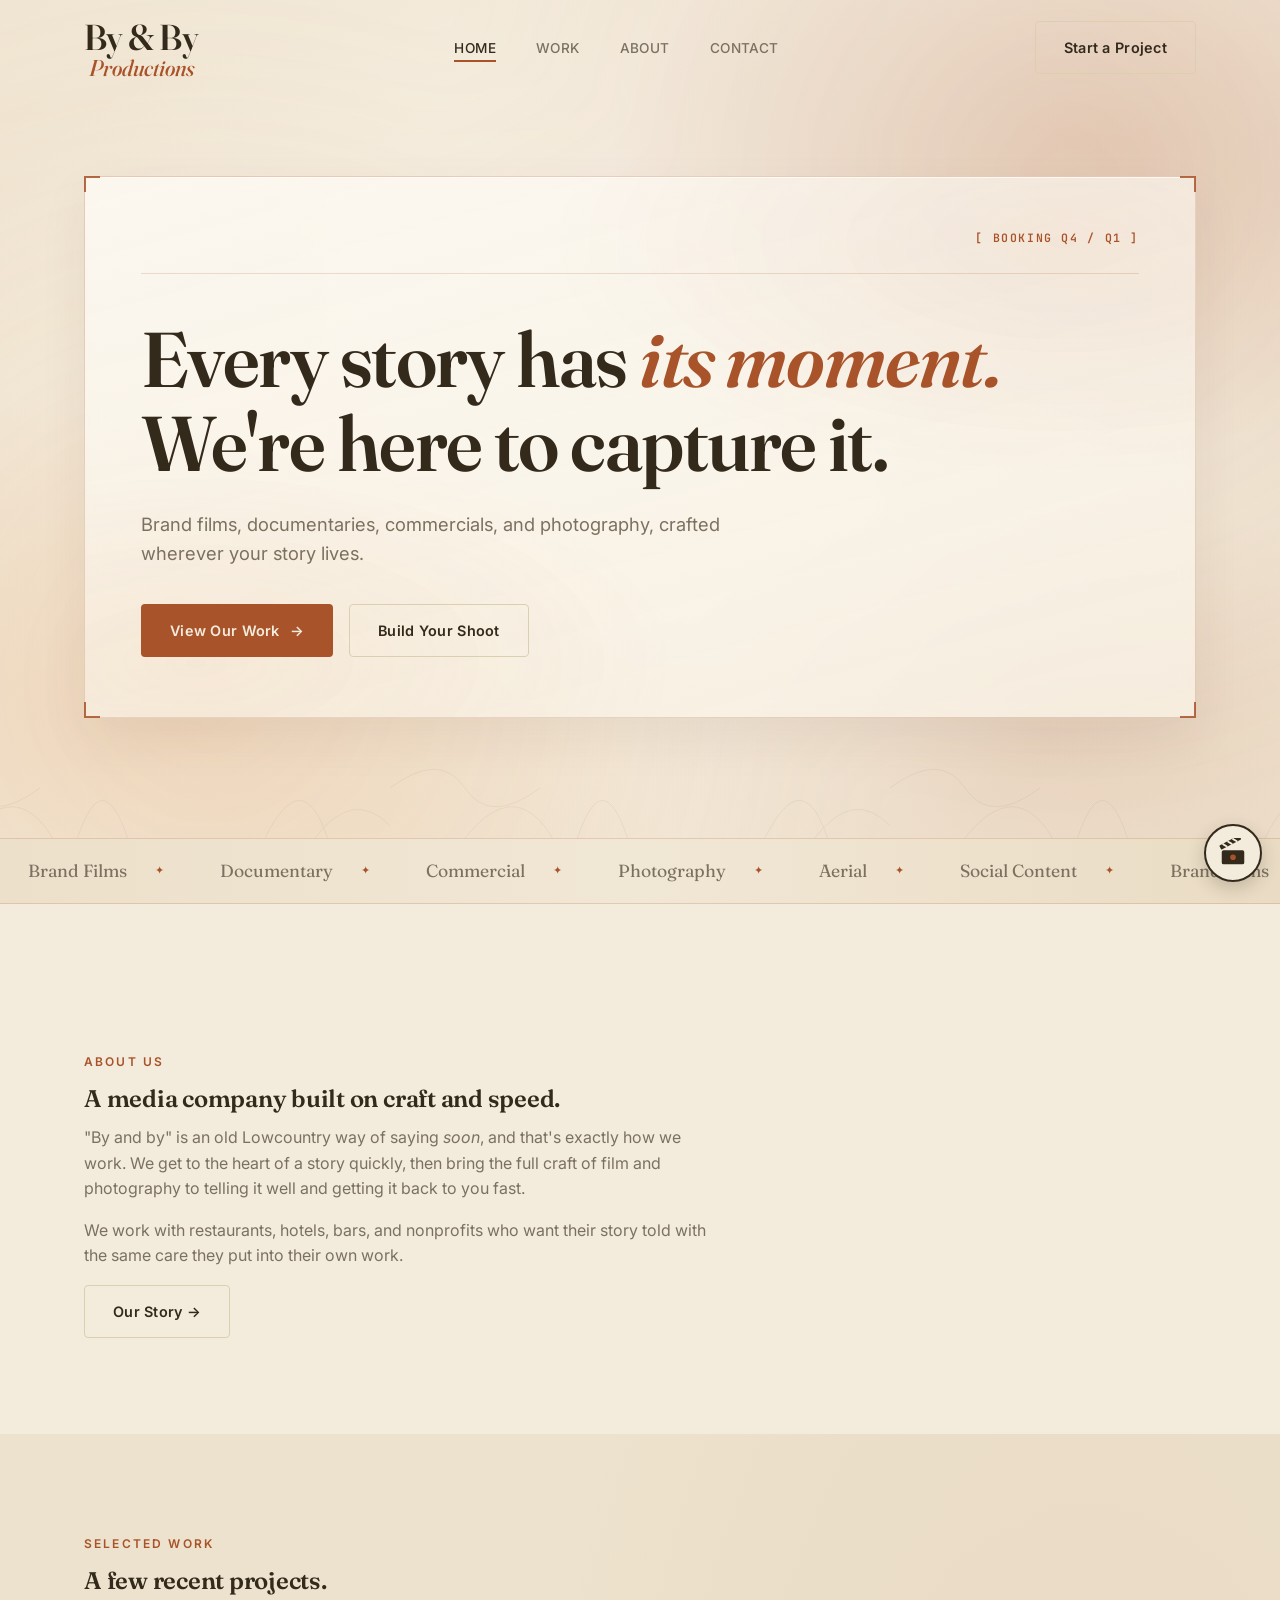
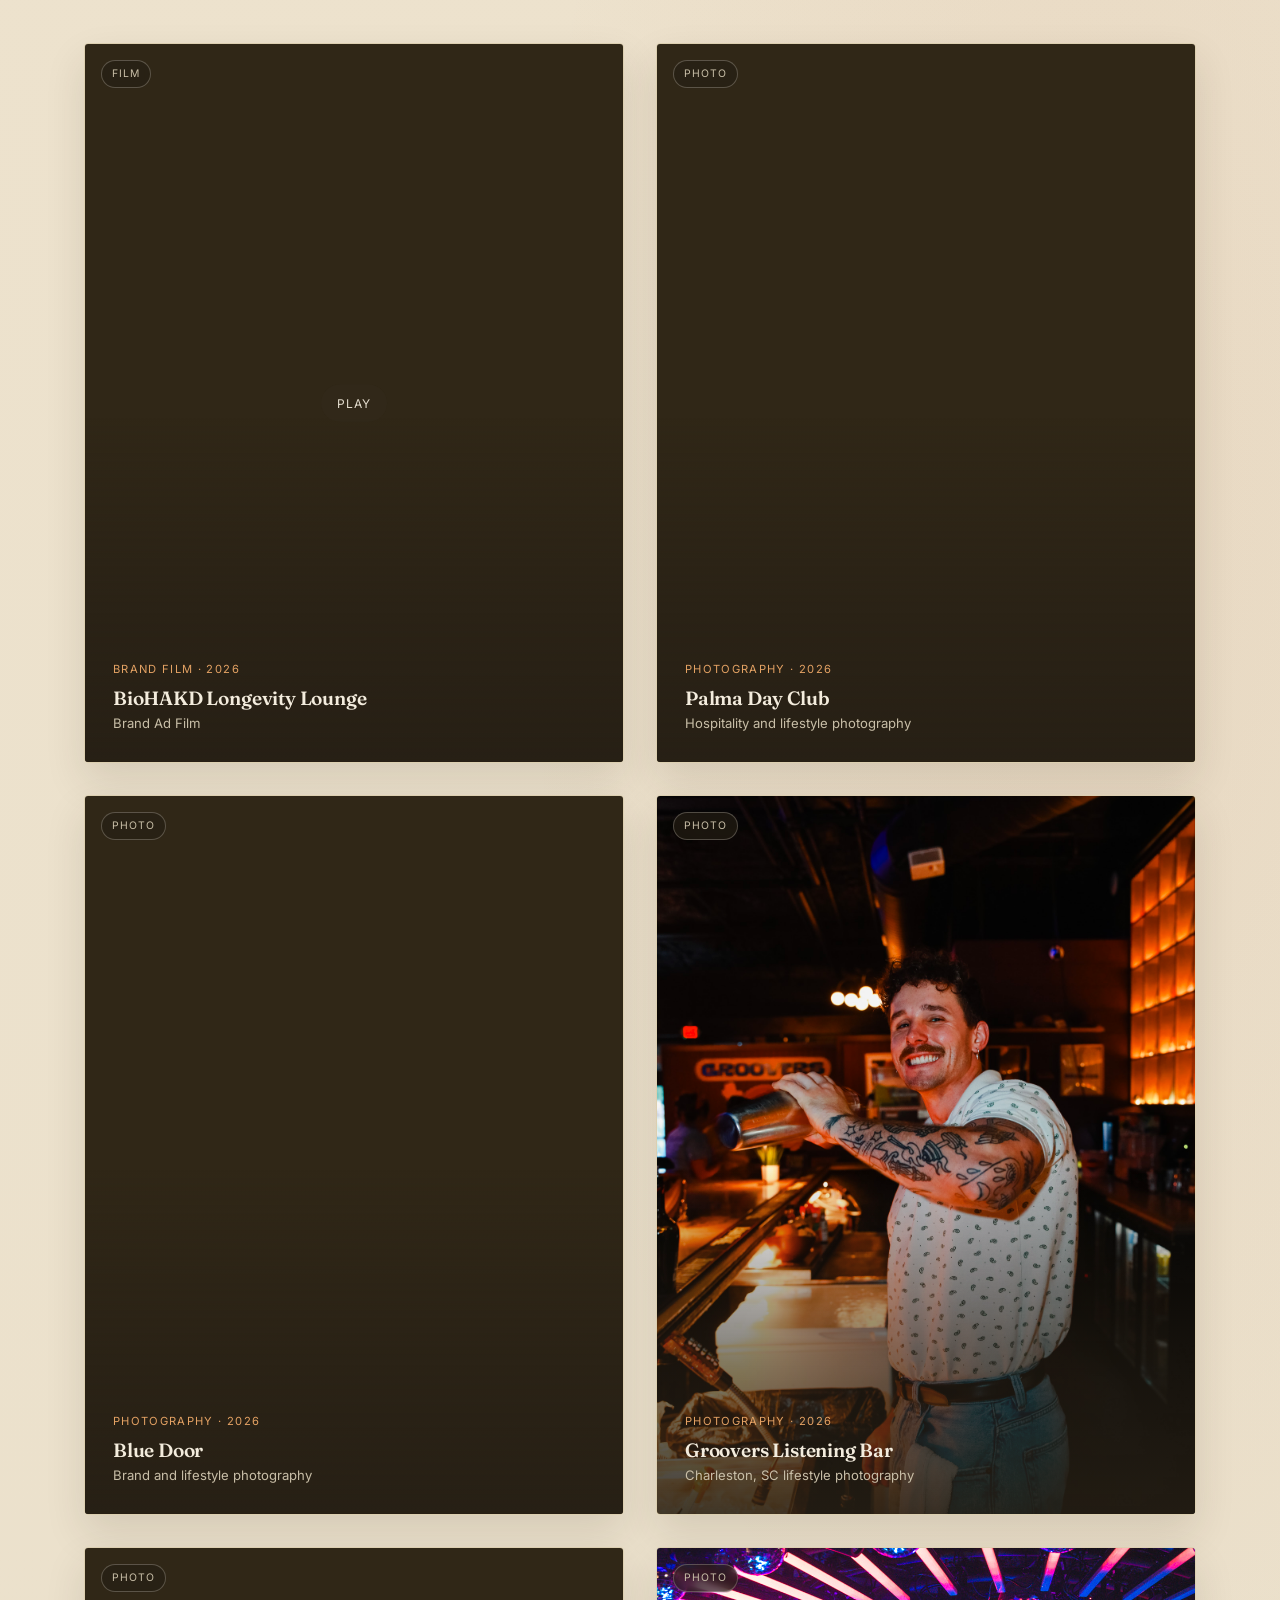
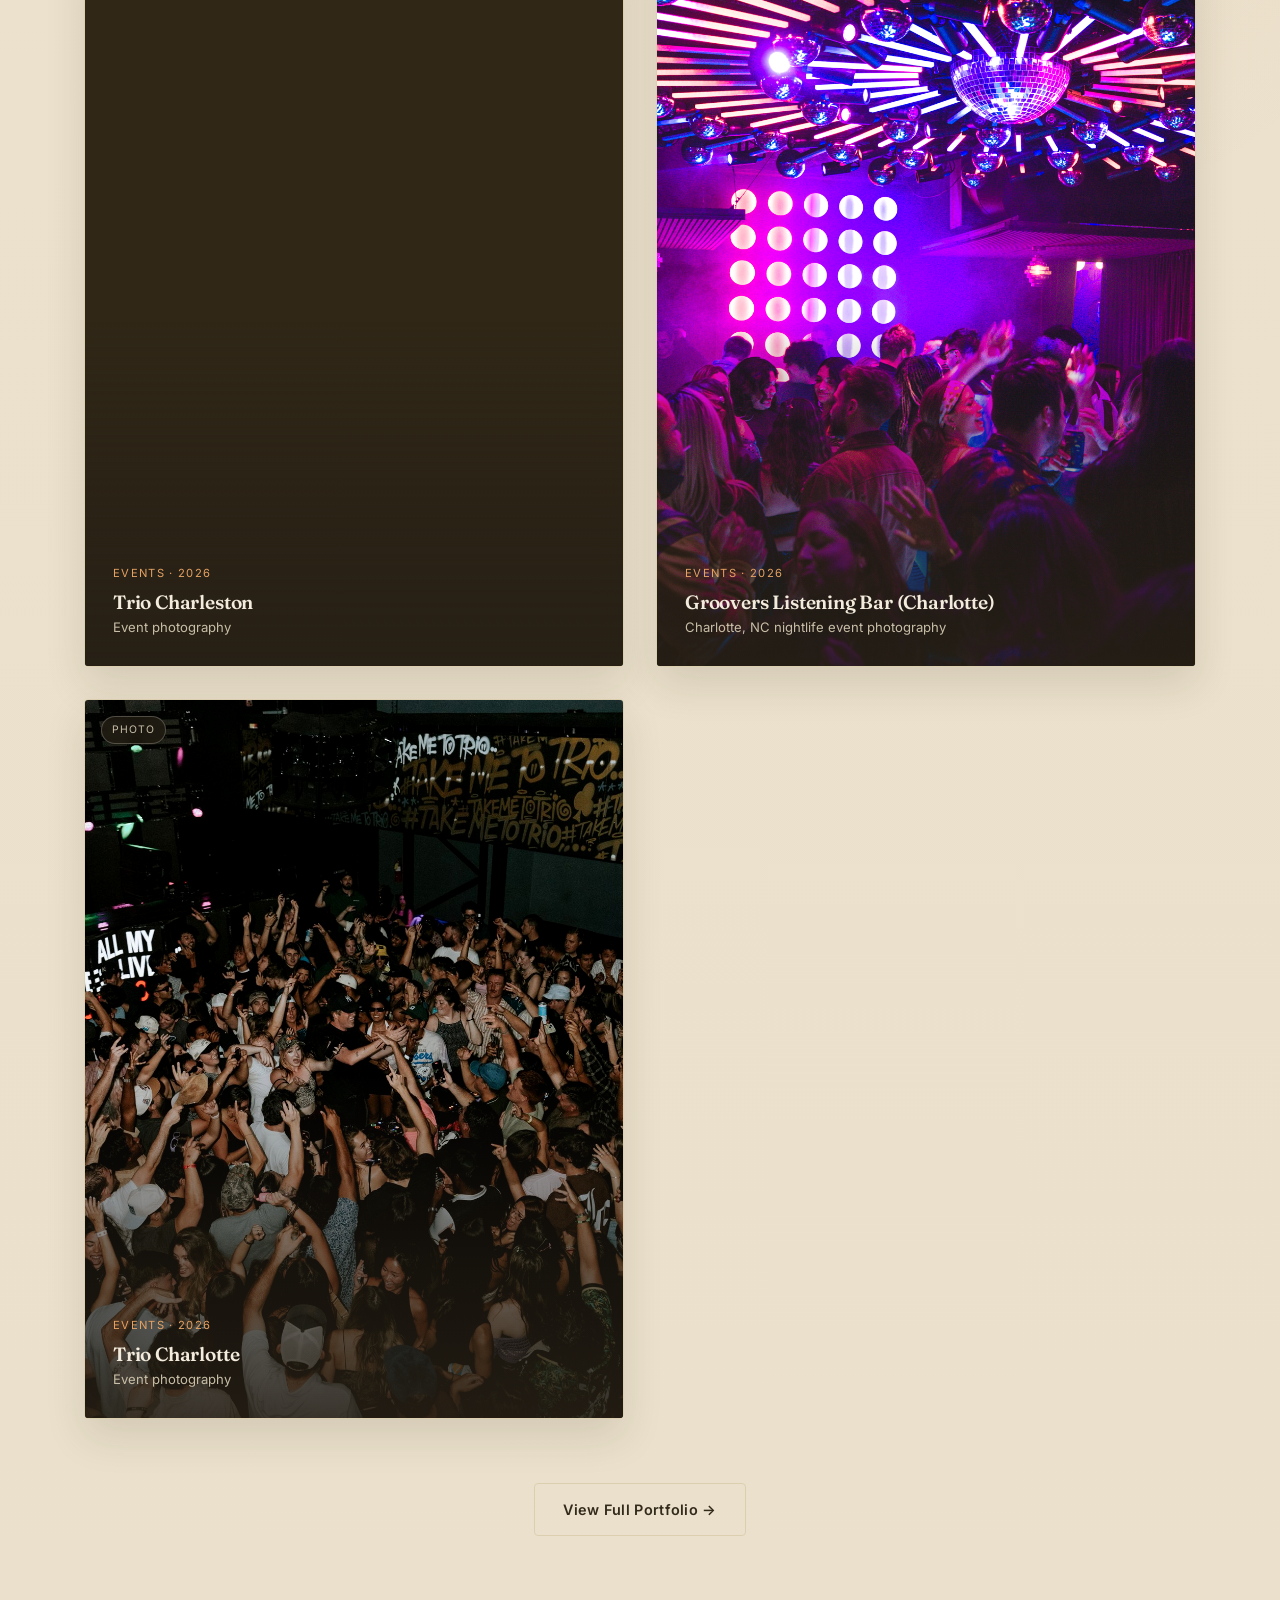
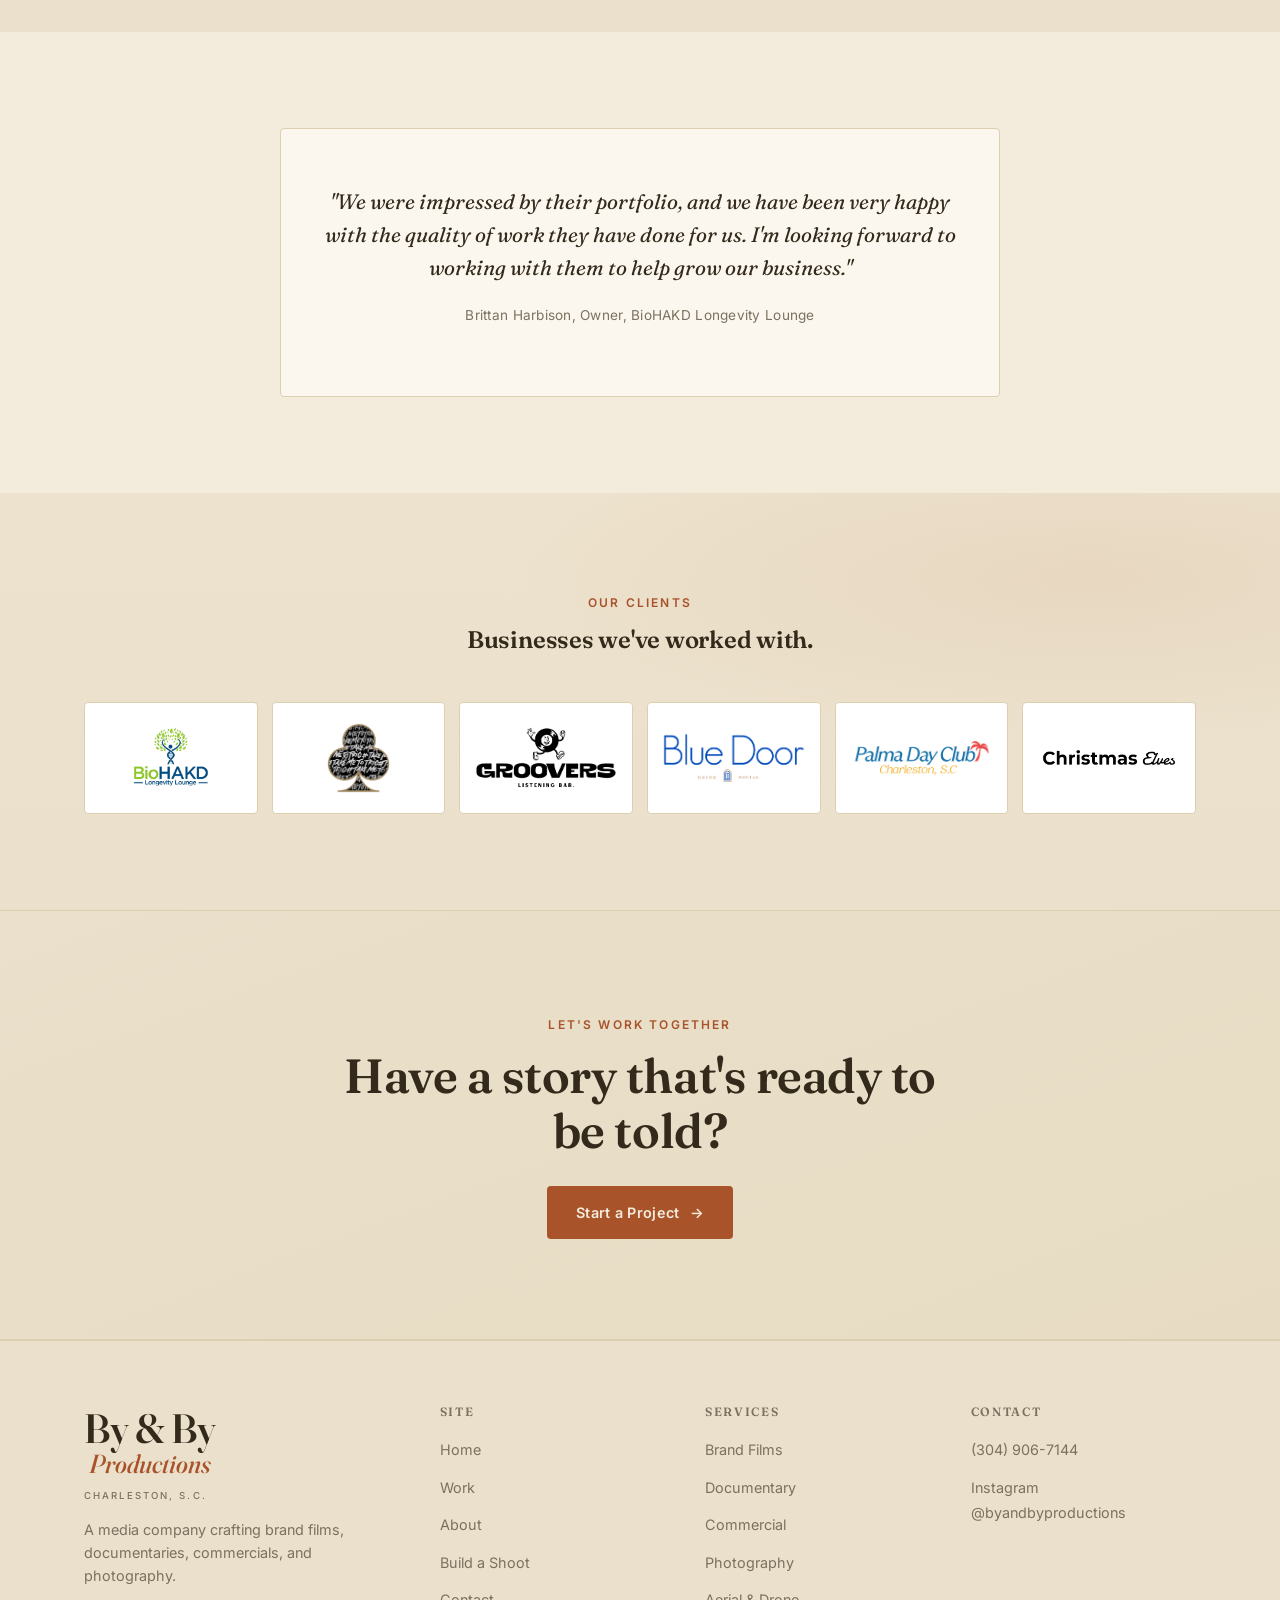
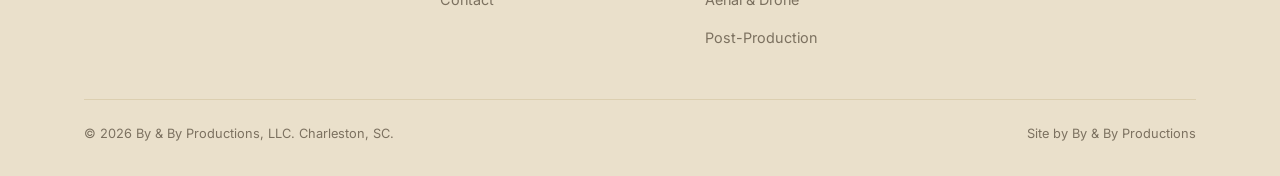
==== commit bcdda541: "Remove homepage Scope Builder and fade About story drone" ====
--- a/index.html
+++ b/index.html
@@ -57,7 +57,7 @@
  <span class="hero-corner hero-corner--bl" aria-hidden="true"></span>
  <span class="hero-corner hero-corner--br" aria-hidden="true"></span>
  <div class="hero-finder-bar" role="status" aria-label="Camera viewfinder status">
- <a href="#shoot-builder" class="hero-finder__booking">[ BOOKING Q4 / Q1 ]</a>
+ <a href="contact.html" class="hero-finder__booking">[ BOOKING Q4 / Q1 ]</a>
  </div>
  <div class="hero-inner">
  <h1>Every story has <em>its moment.</em> We're here to capture it.</h1>
@@ -151,109 +151,6 @@
 
  <!-- Process -->
  
-
- <!-- Interactive Scope Builder -->
- <section class="section shoot-builder-section" id="shoot-builder">
- <div class="container">
- <div class="section-head reveal">
- <span class="eyebrow">Scene 04 // Interactive Production Slate</span>
- <h2>Build your shoot.</h2>
- <p class="shoot-builder-intro">Toggle the deliverables you need for your next project. Your live production slate updates on the right and pre-fills our project inquiry form in one click.</p>
- </div>
-
- <div class="shoot-builder reveal" data-shoot-builder>
- <div class="shoot-builder__controls">
- <div class="shoot-builder__bar">
- <span class="shoot-builder__bar-label">SELECT DELIVERABLES</span>
- <div class="shoot-builder__presets">
- <button type="button" class="slate-preset-btn" data-slate-action="full">Select All</button>
- <button type="button" class="slate-preset-btn" data-slate-action="reset">Clear</button>
- </div>
- </div>
-
- <div class="scope-options" role="group" aria-label="Deliverable options">
- <button type="button" class="scope-option is-selected" data-scope-id="hero-film" aria-pressed="true">
- <span class="scope-option__check" aria-hidden="true">[ &check; ]</span>
- <span class="scope-option__body">
- <span class="scope-option__title">Hero Brand Film</span>
- </span>
- </button>
-
- <button type="button" class="scope-option is-selected" data-scope-id="social-cutdowns" aria-pressed="true">
- <span class="scope-option__check" aria-hidden="true">[ &check; ]</span>
- <span class="scope-option__body">
- <span class="scope-option__title">Vertical Social Film</span>
- </span>
- </button>
-
- <button type="button" class="scope-option" data-scope-id="photography" aria-pressed="false">
- <span class="scope-option__check" aria-hidden="true">[ + ]</span>
- <span class="scope-option__body">
- <span class="scope-option__title">Lifestyle &amp; Brand Photography Set</span>
- </span>
- </button>
-
- <button type="button" class="scope-option" data-scope-id="event-recap" aria-pressed="false">
- <span class="scope-option__check" aria-hidden="true">[ + ]</span>
- <span class="scope-option__body">
- <span class="scope-option__title">Nightlife / Event Recap Reel (Next-Day Option)</span>
- </span>
- </button>
-
- <button type="button" class="scope-option" data-scope-id="aerial-drone" aria-pressed="false">
- <span class="scope-option__check" aria-hidden="true">[ + ]</span>
- <span class="scope-option__body">
- <span class="scope-option__title">FAA-Aware Aerial &amp; Drone Cinema</span>
- </span>
- </button>
-
- <button type="button" class="scope-option" data-scope-id="post-production" aria-pressed="false">
- <span class="scope-option__check" aria-hidden="true">[ + ]</span>
- <span class="scope-option__body">
- <span class="scope-option__title">Full Post-Production, Color &amp; Sound Mix</span>
- </span>
- </button>
- </div>
- </div>
-
- <aside class="slate-summary" aria-live="polite">
- <div class="slate-summary__stripes" aria-hidden="true"></div>
- <div class="slate-summary__top">
- <span class="slate-summary__tag">PRODUCTION SLATE SUMMARY</span>
- <span class="slate-summary__count" data-slate-count>2 DELIVERABLES SELECTED</span>
- </div>
-
- <div class="slate-summary__specs">
- <div>
- <span class="slate-spec__label">Est. Shoot Footprint</span>
- <strong class="slate-spec__value" data-slate-footprint>1-Day Location Shoot</strong>
- </div>
- <div>
- <span class="slate-spec__label">Primary Format</span>
- <strong class="slate-spec__value" data-slate-format>4K 24fps Cinema + 9:16 Social</strong>
- </div>
- </div>
-
- <div class="slate-summary__list-wrap">
- <span class="slate-spec__label">Included on Your Slate</span>
- <ul class="slate-summary__list" data-slate-list>
- <li>Hero brand film (2&ndash;3 min graded master)</li>
- <li>Pre-shoot creative treatment &amp; shot list planning</li>
- <li>Vertical Social Film</li>
- <li>Hook variations formatted for Reels, TikTok &amp; Shorts</li>
- </ul>
- </div>
-
- <div class="slate-summary__footer">
- <a href="contact.html?scope=hero-film%2Csocial-cutdowns" class="btn btn-primary slate-summary__cta" data-slate-cta>
- Send This Slate to By &amp; By <span class="btn-arrow">&rarr;</span>
- </a>
- <span class="slate-summary__note">Pre-fills the project form on the next screen</span>
- </div>
- </aside>
- </div>
- </div>
- </section>
 
  <!-- CTA -->
  <section class="cta-banner">
@@ -280,7 +177,7 @@
  <li><a href="index.html">Home</a></li>
  <li><a href="work.html">Work</a></li>
  <li><a href="about.html">About</a></li>
- <li><a href="index.html#shoot-builder">Build a Shoot</a></li>
+ <li><a href="contact.html">Build a Shoot</a></li>
  <li><a href="contact.html">Contact</a></li>
  </ul>
  </div>
--- a/css/style.css
+++ b/css/style.css
@@ -409,6 +409,50 @@
   align-items: center;
 }
 
+
+/* Drone photo sits behind the About story copy at low opacity */
+.about-story {
+  position: relative;
+  overflow: hidden;
+}
+
+.about-story__bg {
+  position: absolute;
+  inset: 0;
+  pointer-events: none;
+  z-index: 0;
+}
+
+.about-story__bg img {
+  width: 100%;
+  height: 100%;
+  object-fit: cover;
+  object-position: center 30%;
+  /* Was fully opaque (1) in the side-by-side visual-block; faded so story text stays readable */
+  opacity: 0.22;
+  display: block;
+}
+
+.about-story__bg::after {
+  content: "";
+  position: absolute;
+  inset: 0;
+  /* Cream wash over the faded aerial so type stays clear; image remains faintly visible */
+  background: linear-gradient(
+    180deg,
+    rgba(243, 236, 221, 0.42) 0%,
+    rgba(243, 236, 221, 0.58) 50%,
+    rgba(243, 236, 221, 0.70) 100%
+  );
+}
+
+.about-story__content {
+  position: relative;
+  z-index: 1;
+  max-width: 720px;
+}
+
+
 @media (max-width: 800px) {
   .about-grid { grid-template-columns: 1fr; gap: 32px; }
 }
@@ -1283,7 +1327,7 @@
    1. Hero Camera-Finder Status Bar
    2. Tactile Chapter Directory Grid
    3. Numbered Reel Capabilities Cards + Deliverable Lists
-   4. Interactive "Build Your Shoot" Scope Builder + Contact Prefill
+   4. Contact form slate prefill
    ========================================================================== */
 
 /* ---------- 1. Hero Camera-Finder Status Bar ---------- */
@@ -1528,318 +1572,6 @@
   font-size: 0.8rem;
 }
 
-/* ---------- 4. Interactive "Build Your Shoot" Scope Builder ---------- */
-#shoot-builder {
-  scroll-margin-top: 96px;
-}
-
-.shoot-builder-intro {
-  max-width: 580px;
-  font-size: 1.02rem;
-  margin-bottom: 0;
-}
-
-.shoot-builder {
-  display: grid;
-  grid-template-columns: 1.2fr 1fr;
-  gap: 36px;
-  align-items: start;
-}
-
-@media (max-width: 920px) {
-  .shoot-builder {
-    grid-template-columns: 1fr;
-    gap: 28px;
-  }
-}
-
-.shoot-builder__controls {
-  background: var(--color-surface);
-  border: 1px solid var(--color-border);
-  border-radius: var(--radius);
-  padding: 28px;
-  box-shadow: 0 14px 32px rgba(51, 42, 28, 0.06);
-}
-
-@media (max-width: 600px) {
-  .shoot-builder__controls {
-    padding: 20px 16px;
-  }
-}
-
-.shoot-builder__bar {
-  display: flex;
-  align-items: center;
-  justify-content: space-between;
-  flex-wrap: wrap;
-  gap: 12px;
-  padding-bottom: 16px;
-  margin-bottom: 18px;
-  border-bottom: 1px solid var(--color-border);
-}
-
-.shoot-builder__bar-label {
-  font-family: var(--font-mono);
-  font-size: 0.7rem;
-  font-weight: 600;
-  letter-spacing: 0.16em;
-  text-transform: uppercase;
-  color: var(--color-text-muted);
-}
-
-.shoot-builder__presets {
-  display: flex;
-  gap: 8px;
-}
-
-.slate-preset-btn {
-  font-family: var(--font-mono);
-  font-size: 0.66rem;
-  letter-spacing: 0.1em;
-  text-transform: uppercase;
-  background: transparent;
-  border: 1px solid var(--color-border);
-  color: var(--color-text-muted);
-  padding: 5px 10px;
-  border-radius: 3px;
-  cursor: pointer;
-  transition: all var(--transition);
-}
-
-.slate-preset-btn:hover {
-  border-color: var(--color-accent);
-  color: var(--color-accent);
-}
-
-.scope-options {
-  display: flex;
-  flex-direction: column;
-  gap: 10px;
-}
-
-.scope-option {
-  width: 100%;
-  display: flex;
-  align-items: flex-start;
-  gap: 14px;
-  text-align: left;
-  padding: 15px 16px;
-  border-radius: var(--radius);
-  border: 1px solid var(--color-border);
-  background: var(--color-bg);
-  color: var(--color-text);
-  cursor: pointer;
-  font-family: var(--font-body);
-  transition: all 180ms ease;
-}
-
-.scope-option:hover {
-  border-color: var(--color-accent);
-  background: #fffdf8;
-}
-
-.scope-option:focus-visible {
-  outline: 2px solid var(--color-accent);
-  outline-offset: 2px;
-}
-
-.scope-option.is-selected {
-  background: #fffdf8;
-  border-color: var(--color-accent);
-  box-shadow: inset 3px 0 0 var(--color-accent), 0 6px 16px rgba(168, 83, 42, 0.08);
-}
-
-.scope-option__check {
-  font-family: var(--font-mono);
-  font-size: 0.75rem;
-  font-weight: 600;
-  letter-spacing: 0.04em;
-  color: var(--color-text-muted);
-  white-space: nowrap;
-  padding-top: 2px;
-  min-width: 44px;
-  transition: color 180ms ease;
-}
-
-.scope-option.is-selected .scope-option__check {
-  color: var(--color-accent);
-}
-
-.scope-option__body {
-  display: flex;
-  flex-direction: column;
-  gap: 4px;
-}
-
-.scope-option__title {
-  font-family: var(--font-display);
-  font-size: 1.02rem;
-  font-weight: 600;
-  color: var(--color-text);
-  line-height: 1.25;
-}
-
-.scope-option__meta {
-  font-family: var(--font-mono);
-  font-size: 0.67rem;
-  letter-spacing: 0.04em;
-  color: var(--color-text-muted);
-  line-height: 1.45;
-}
-
-/* Slate Summary Panel */
-.slate-summary {
-  background: var(--color-text);
-  color: var(--color-on-dark);
-  border-radius: 6px;
-  padding: 28px;
-  box-shadow: 0 22px 48px rgba(51, 42, 28, 0.22);
-  position: sticky;
-  top: 96px;
-  overflow: hidden;
-  border: 1px solid rgba(243, 236, 221, 0.14);
-}
-
-@media (max-width: 600px) {
-  .slate-summary {
-    padding: 22px 18px;
-    position: static;
-  }
-}
-
-.slate-summary__stripes {
-  height: 10px;
-  margin: -28px -28px 22px;
-  background: repeating-linear-gradient(
-    -45deg,
-    #f3ecdd 0 14px,
-    #332a1c 14px 28px
-  );
-  border-bottom: 1px solid rgba(243, 236, 221, 0.2);
-}
-
-@media (max-width: 600px) {
-  .slate-summary__stripes {
-    margin: -22px -18px 18px;
-  }
-}
-
-.slate-summary__top {
-  display: flex;
-  align-items: center;
-  justify-content: space-between;
-  flex-wrap: wrap;
-  gap: 10px;
-  padding-bottom: 16px;
-  border-bottom: 1px solid rgba(243, 236, 221, 0.16);
-  margin-bottom: 18px;
-}
-
-.slate-summary__tag {
-  font-family: var(--font-mono);
-  font-size: 0.68rem;
-  letter-spacing: 0.15em;
-  text-transform: uppercase;
-  color: var(--color-on-dark-muted);
-}
-
-.slate-summary__count {
-  font-family: var(--font-mono);
-  font-size: 0.66rem;
-  font-weight: 600;
-  letter-spacing: 0.12em;
-  text-transform: uppercase;
-  color: #332a1c;
-  background: var(--color-accent-soft);
-  padding: 4px 10px;
-  border-radius: 999px;
-}
-
-.slate-summary__specs {
-  display: grid;
-  grid-template-columns: 1fr 1fr;
-  gap: 16px;
-  padding-bottom: 18px;
-  margin-bottom: 18px;
-  border-bottom: 1px solid rgba(243, 236, 221, 0.16);
-}
-
-@media (max-width: 480px) {
-  .slate-summary__specs {
-    grid-template-columns: 1fr;
-    gap: 12px;
-  }
-}
-
-.slate-spec__label {
-  display: block;
-  font-family: var(--font-mono);
-  font-size: 0.64rem;
-  letter-spacing: 0.14em;
-  text-transform: uppercase;
-  color: var(--color-on-dark-muted);
-  margin-bottom: 5px;
-}
-
-.slate-spec__value {
-  display: block;
-  font-family: var(--font-display);
-  font-size: 0.96rem;
-  font-weight: 500;
-  color: var(--color-on-dark);
-  line-height: 1.35;
-}
-
-.slate-summary__list {
-  list-style: none;
-  margin: 10px 0 0;
-  padding: 0;
-  display: flex;
-  flex-direction: column;
-  gap: 9px;
-}
-
-.slate-summary__list li {
-  position: relative;
-  padding-left: 18px;
-  font-size: 0.85rem;
-  line-height: 1.45;
-  color: var(--color-on-dark);
-}
-
-.slate-summary__list li::before {
-  content: "\2713";
-  position: absolute;
-  left: 0;
-  top: 0;
-  color: var(--color-accent-soft);
-  font-family: var(--font-mono);
-  font-weight: 600;
-}
-
-.slate-summary__footer {
-  margin-top: 24px;
-  padding-top: 20px;
-  border-top: 1px solid rgba(243, 236, 221, 0.16);
-  display: flex;
-  flex-direction: column;
-  gap: 10px;
-}
-
-.slate-summary__cta {
-  width: 100%;
-  justify-content: center;
-  font-size: 0.92rem;
-}
-
-.slate-summary__note {
-  font-family: var(--font-mono);
-  font-size: 0.64rem;
-  letter-spacing: 0.08em;
-  text-align: center;
-  color: var(--color-on-dark-muted);
-}
-
 /* ---------- Contact Page Slate Prefill ---------- */
 .slate-prefill-banner {
   background: #fffdf8;
@@ -1873,50 +1605,12 @@
   color: var(--color-accent);
 }
 
-.slate-prefill-banner__edit {
-  font-family: var(--font-mono);
-  font-size: 0.68rem;
-  letter-spacing: 0.08em;
-  text-transform: uppercase;
-  color: var(--color-text-muted);
-  border-bottom: 1px solid var(--color-border);
-}
-
-.slate-prefill-banner__edit:hover {
-  color: var(--color-accent);
-  border-color: var(--color-accent);
-}
-
 .slate-prefill-banner__text {
   font-size: 0.88rem;
   color: var(--color-text);
   margin: 0;
 }
 
-.form-label-row {
-  display: flex;
-  align-items: baseline;
-  justify-content: space-between;
-  gap: 12px;
-  margin-bottom: 8px;
-}
-
-.form-label-row label {
-  margin-bottom: 0;
-}
-
-.form-scope-link {
-  font-family: var(--font-mono);
-  font-size: 0.68rem;
-  letter-spacing: 0.08em;
-  text-transform: uppercase;
-  color: var(--color-accent);
-}
-
-.form-scope-link:hover {
-  text-decoration: underline;
-}
-
 /* ---------- Custom 35mm Cinema Camera Cursor ---------- */
 :root {
   --cursor-camera: url("data:image/svg+xml,%3Csvg xmlns%3D'http://www.w3.org/2000/svg' width%3D'32' height%3D'32' viewBox%3D'0 0 32 32'%3E %3Cg stroke%3D'%23ffffff' stroke-width%3D'2.6' stroke-linejoin%3D'round' stroke-linecap%3D'round'%3E %3Cpolygon points%3D'1.8,14.5 8.2,16.6 8.2,22.4 1.8,24.5' fill%3D'%23262018'/%3E %3Crect x%3D'8' y%3D'13.5' width%3D'15.5' height%3D'11.5' rx%3D'2.4' fill%3D'%23262018'/%3E %3Cpolygon points%3D'23.5,15.8 29.5,13.8 29.5,18.8 23.5,18.2' fill%3D'%23262018'/%3E %3Ccircle cx%3D'12' cy%3D'8.2' r%3D'5.2' fill%3D'%23262018'/%3E %3Ccircle cx%3D'21.8' cy%3D'7.6' r%3D'5.6' fill%3D'%23262018'/%3E %3C/g%3E %3Cpolygon points%3D'1.8,14.5 8.2,16.6 8.2,22.4 1.8,24.5' fill%3D'%233b3226' stroke%3D'%231a1510' stroke-width%3D'1'/%3E %3Cline x1%3D'3.4' y1%3D'15.6' x2%3D'3.4' y2%3D'23.4' stroke%3D'%23a8532a' stroke-width%3D'1.3'/%3E %3Cpolygon points%3D'23.5,15.8 29.5,13.8 29.5,18.8 23.5,18.2' fill%3D'%233b3226' stroke%3D'%231a1510' stroke-width%3D'1'/%3E %3Crect x%3D'8' y%3D'13.5' width%3D'15.5' height%3D'11.5' rx%3D'2.4' fill%3D'%23262018' stroke%3D'%231a1510' stroke-width%3D'1'/%3E %3Crect x%3D'10.2' y%3D'16' width%3D'7.5' height%3D'6.5' rx%3D'1.2' fill%3D'%23362e23' stroke%3D'%23574a38' stroke-width%3D'0.8'/%3E %3Ccircle cx%3D'20.5' cy%3D'17.2' r%3D'1.6' fill%3D'%23d93829'/%3E %3Ccircle cx%3D'12' cy%3D'8.2' r%3D'5.1' fill%3D'%23dfd7c8' stroke%3D'%23262018' stroke-width%3D'1.2'/%3E %3Ccircle cx%3D'12' cy%3D'5.3' r%3D'1.15' fill%3D'%23262018'/%3E %3Ccircle cx%3D'12' cy%3D'11.1' r%3D'1.15' fill%3D'%23262018'/%3E %3Ccircle cx%3D'9.1' cy%3D'8.2' r%3D'1.15' fill%3D'%23262018'/%3E %3Ccircle cx%3D'14.9' cy%3D'8.2' r%3D'1.15' fill%3D'%23262018'/%3E %3Ccircle cx%3D'12' cy%3D'8.2' r%3D'1.1' fill%3D'%23a8532a'/%3E %3Ccircle cx%3D'21.8' cy%3D'7.6' r%3D'5.5' fill%3D'%23dfd7c8' stroke%3D'%23262018' stroke-width%3D'1.2'/%3E %3Ccircle cx%3D'21.8' cy%3D'4.4' r%3D'1.25' fill%3D'%23262018'/%3E %3Ccircle cx%3D'21.8' cy%3D'10.8' r%3D'1.25' fill%3D'%23262018'/%3E %3Ccircle cx%3D'18.6' cy%3D'7.6' r%3D'1.25' fill%3D'%23262018'/%3E %3Ccircle cx%3D'25.0' cy%3D'7.6' r%3D'1.25' fill%3D'%23262018'/%3E %3Ccircle cx%3D'21.8' cy%3D'7.6' r%3D'1.15' fill%3D'%23a8532a'/%3E %3C/svg%3E") 2 19, auto;
@@ -1932,8 +1626,6 @@
 button,
 [role="button"],
 .btn,
-.scope-option,
-.slate-preset-btn,
 .filter-btn,
 .chapter-card,
 .project-card.is-video,
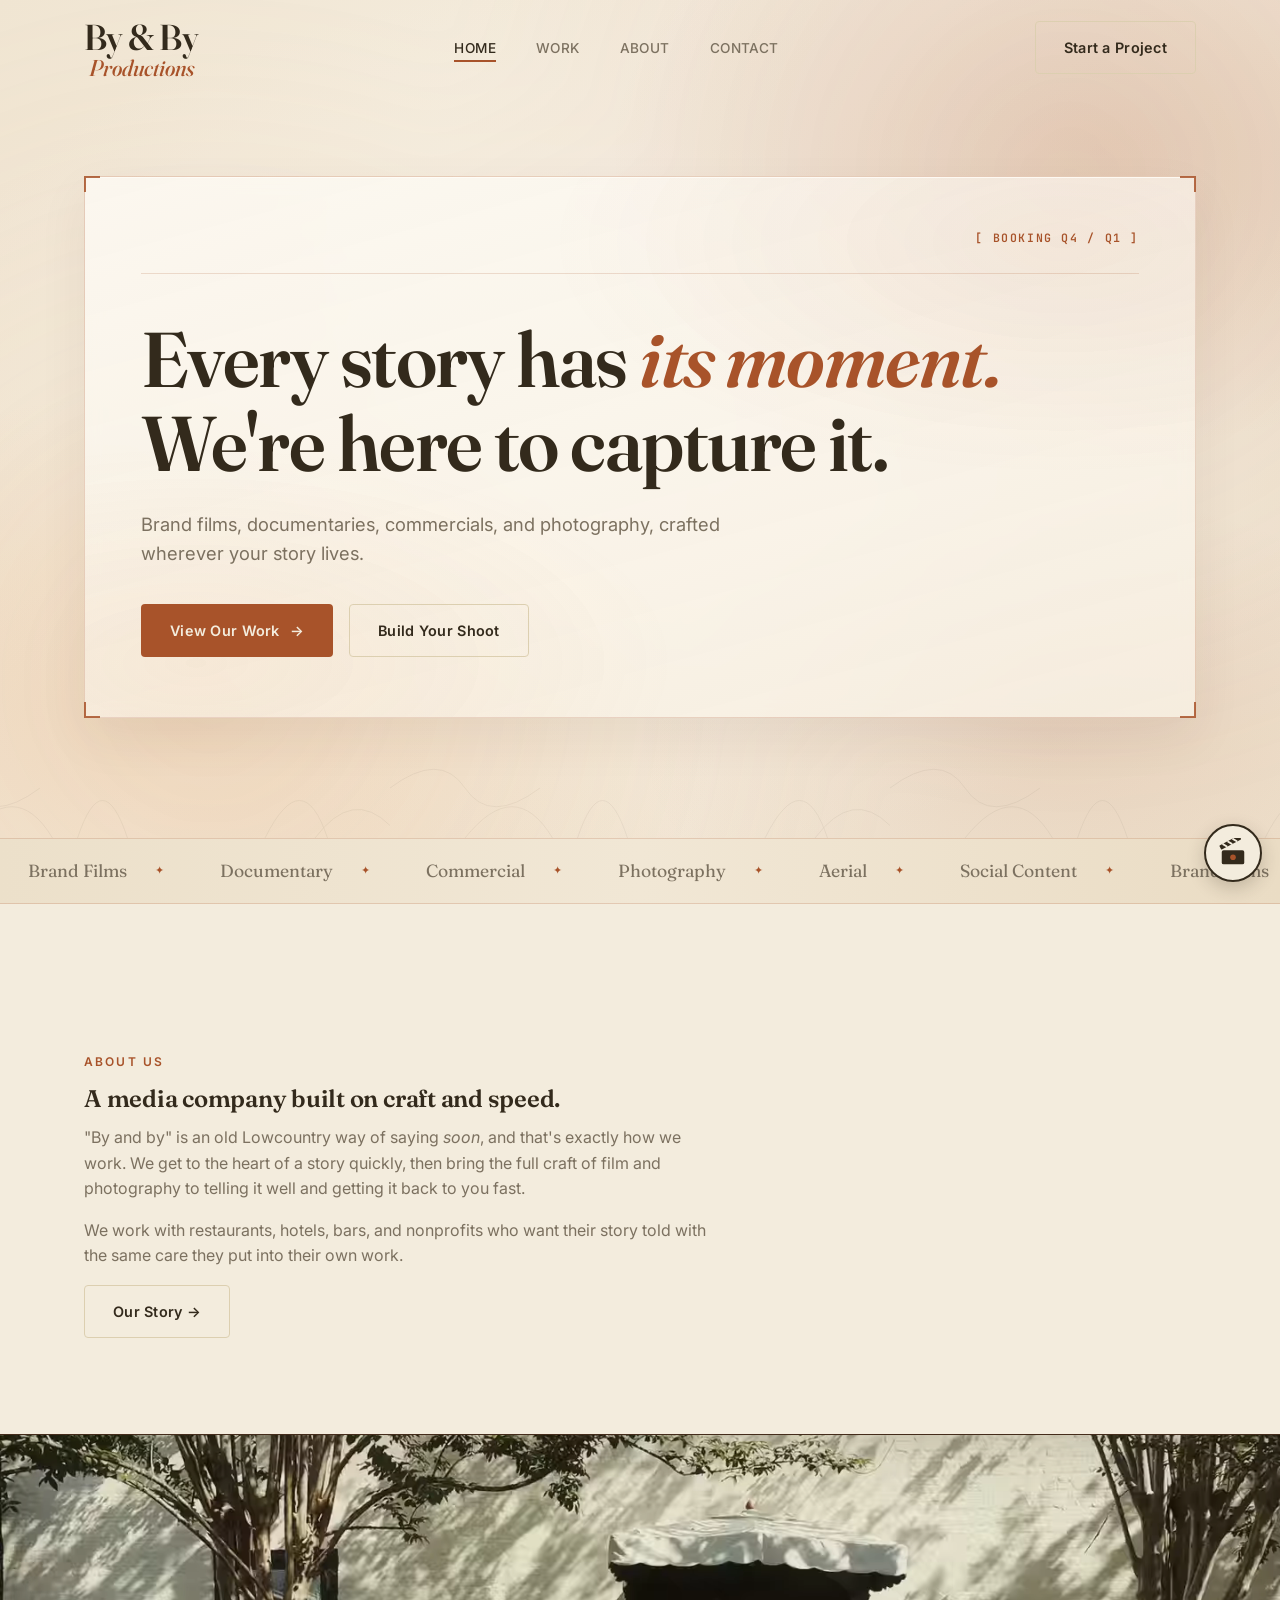
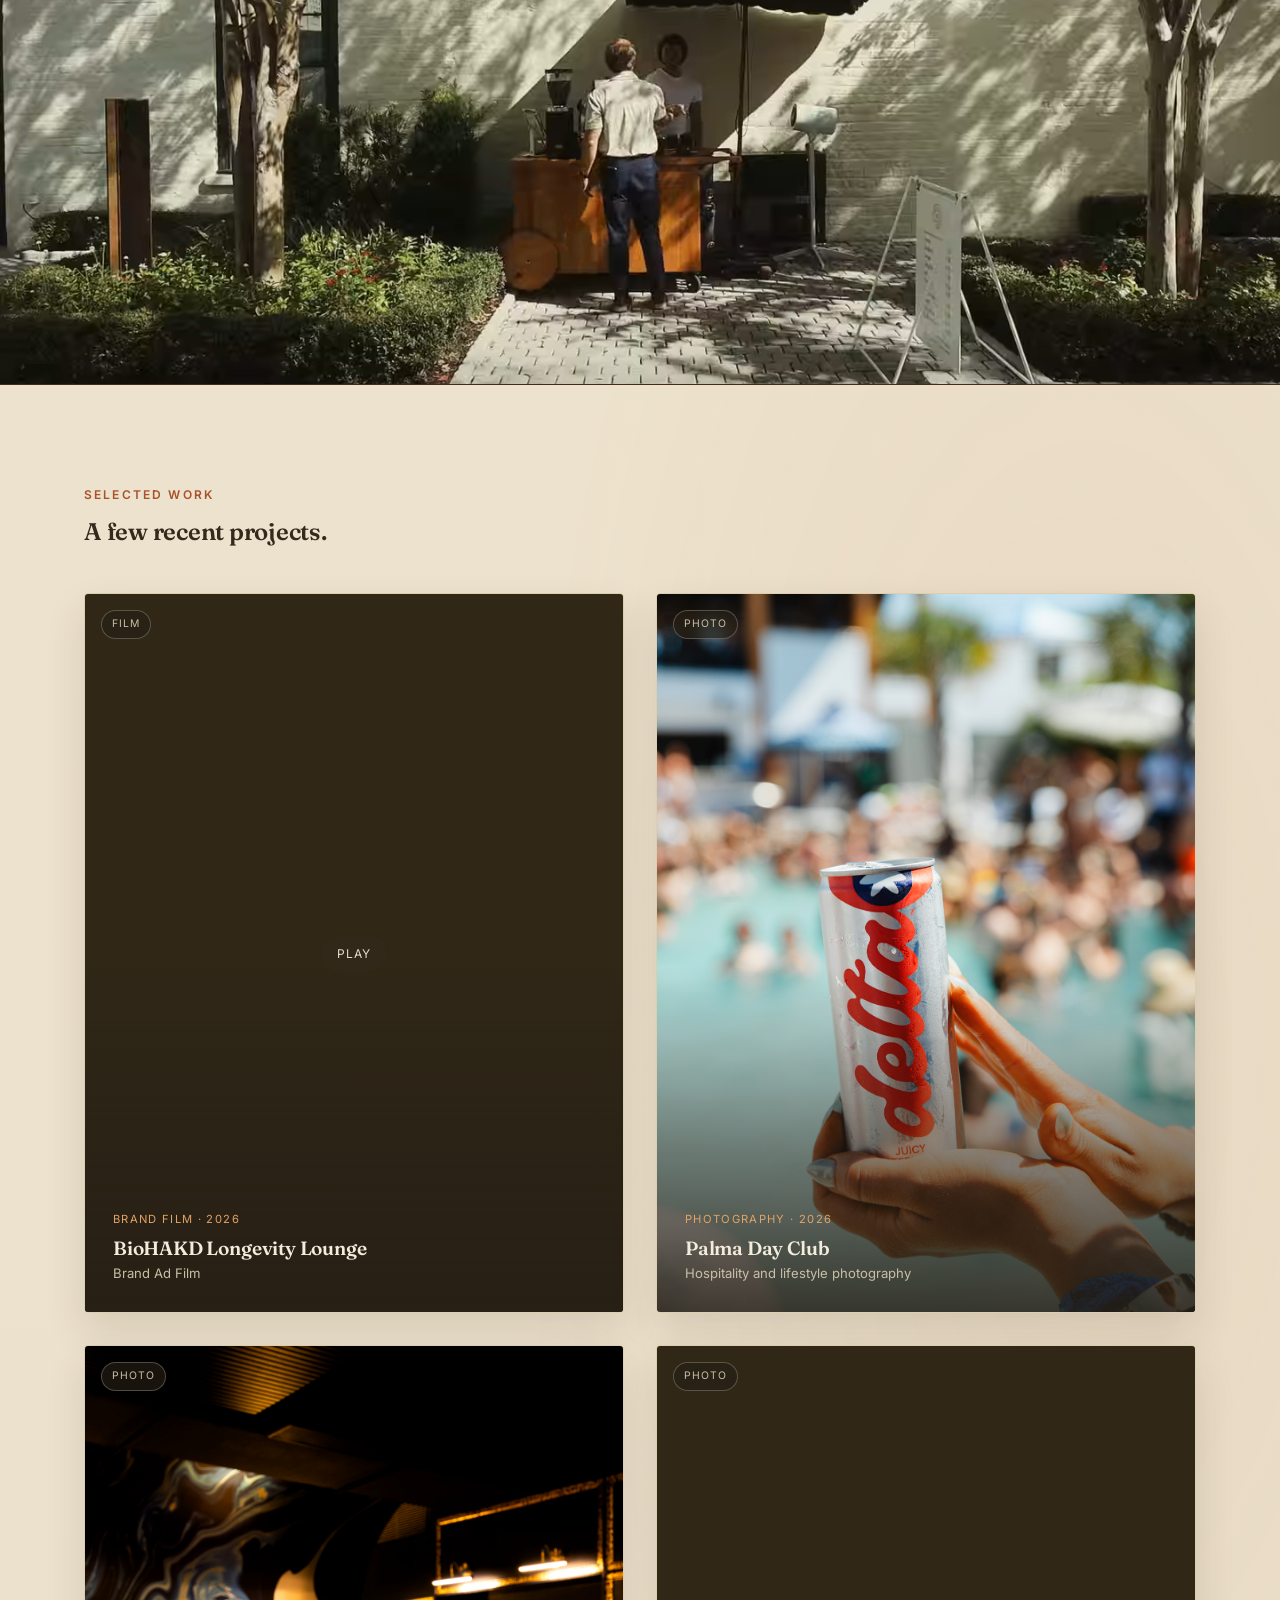
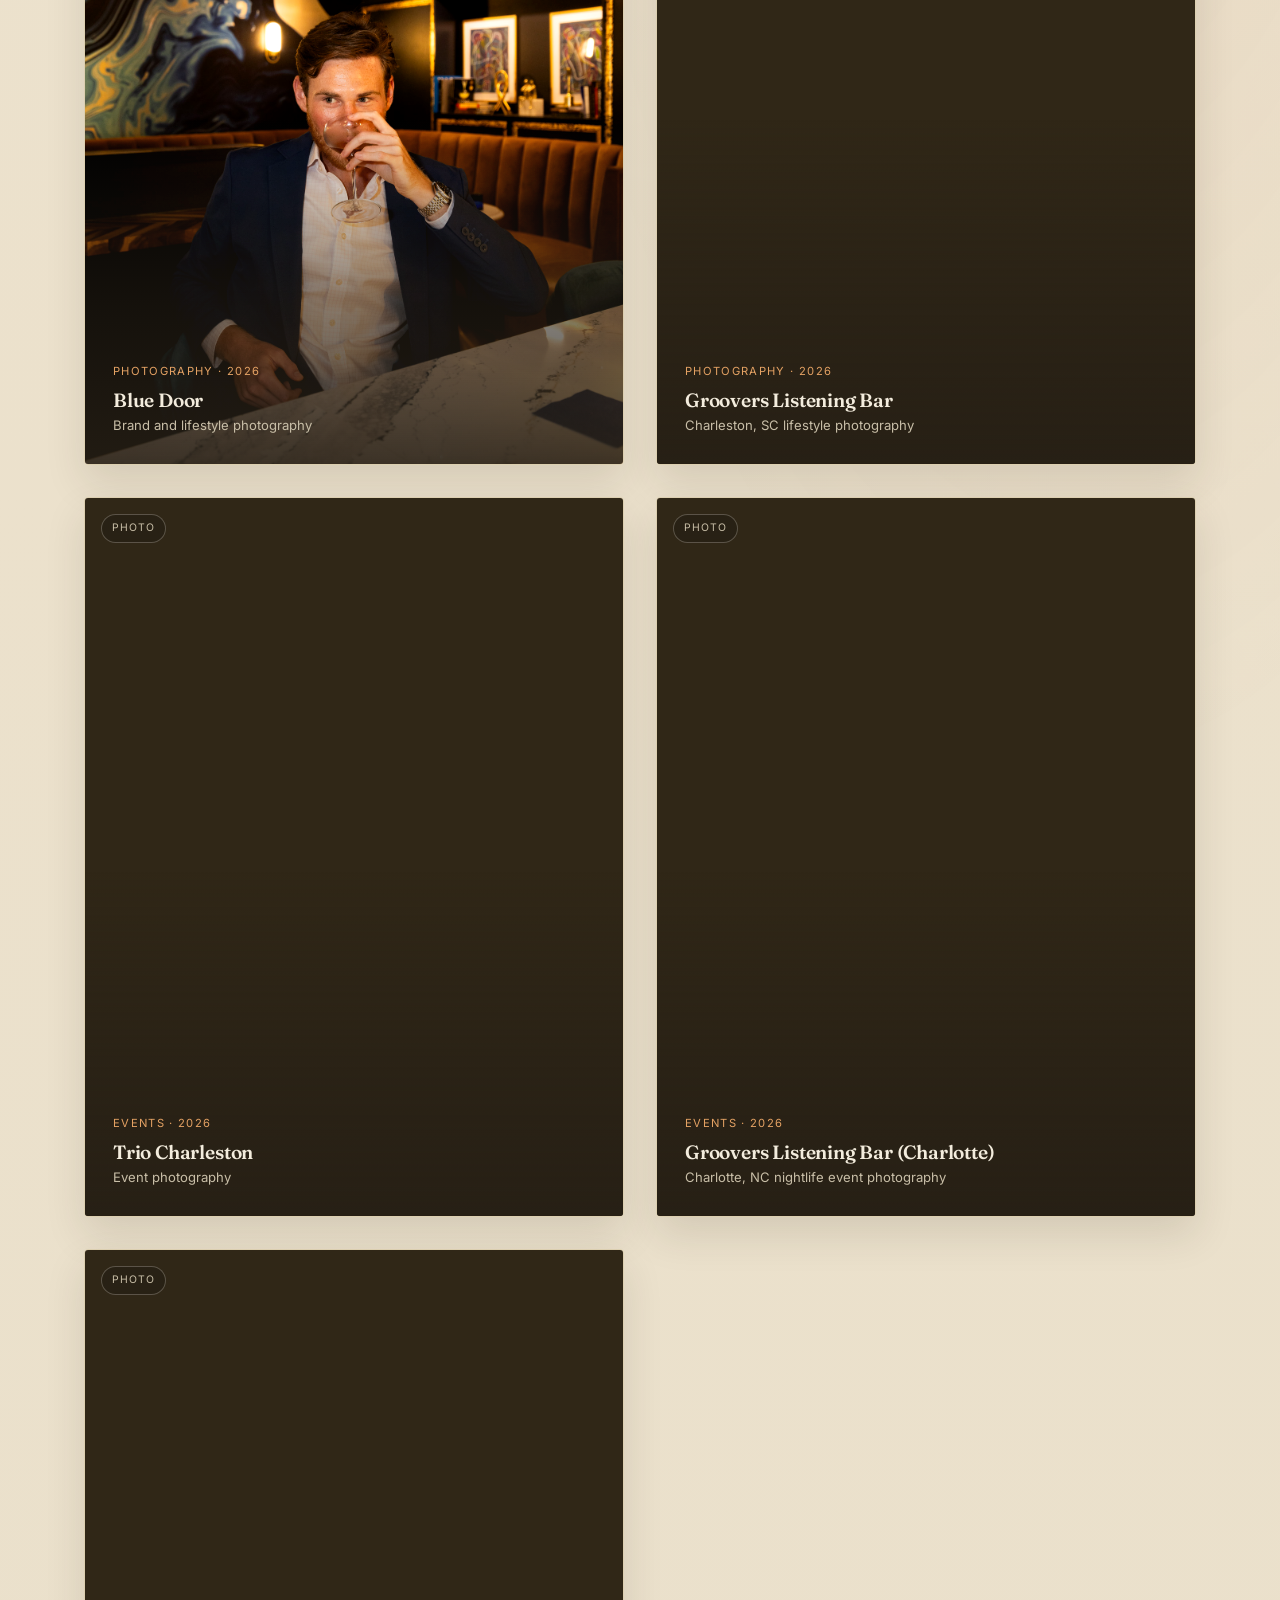
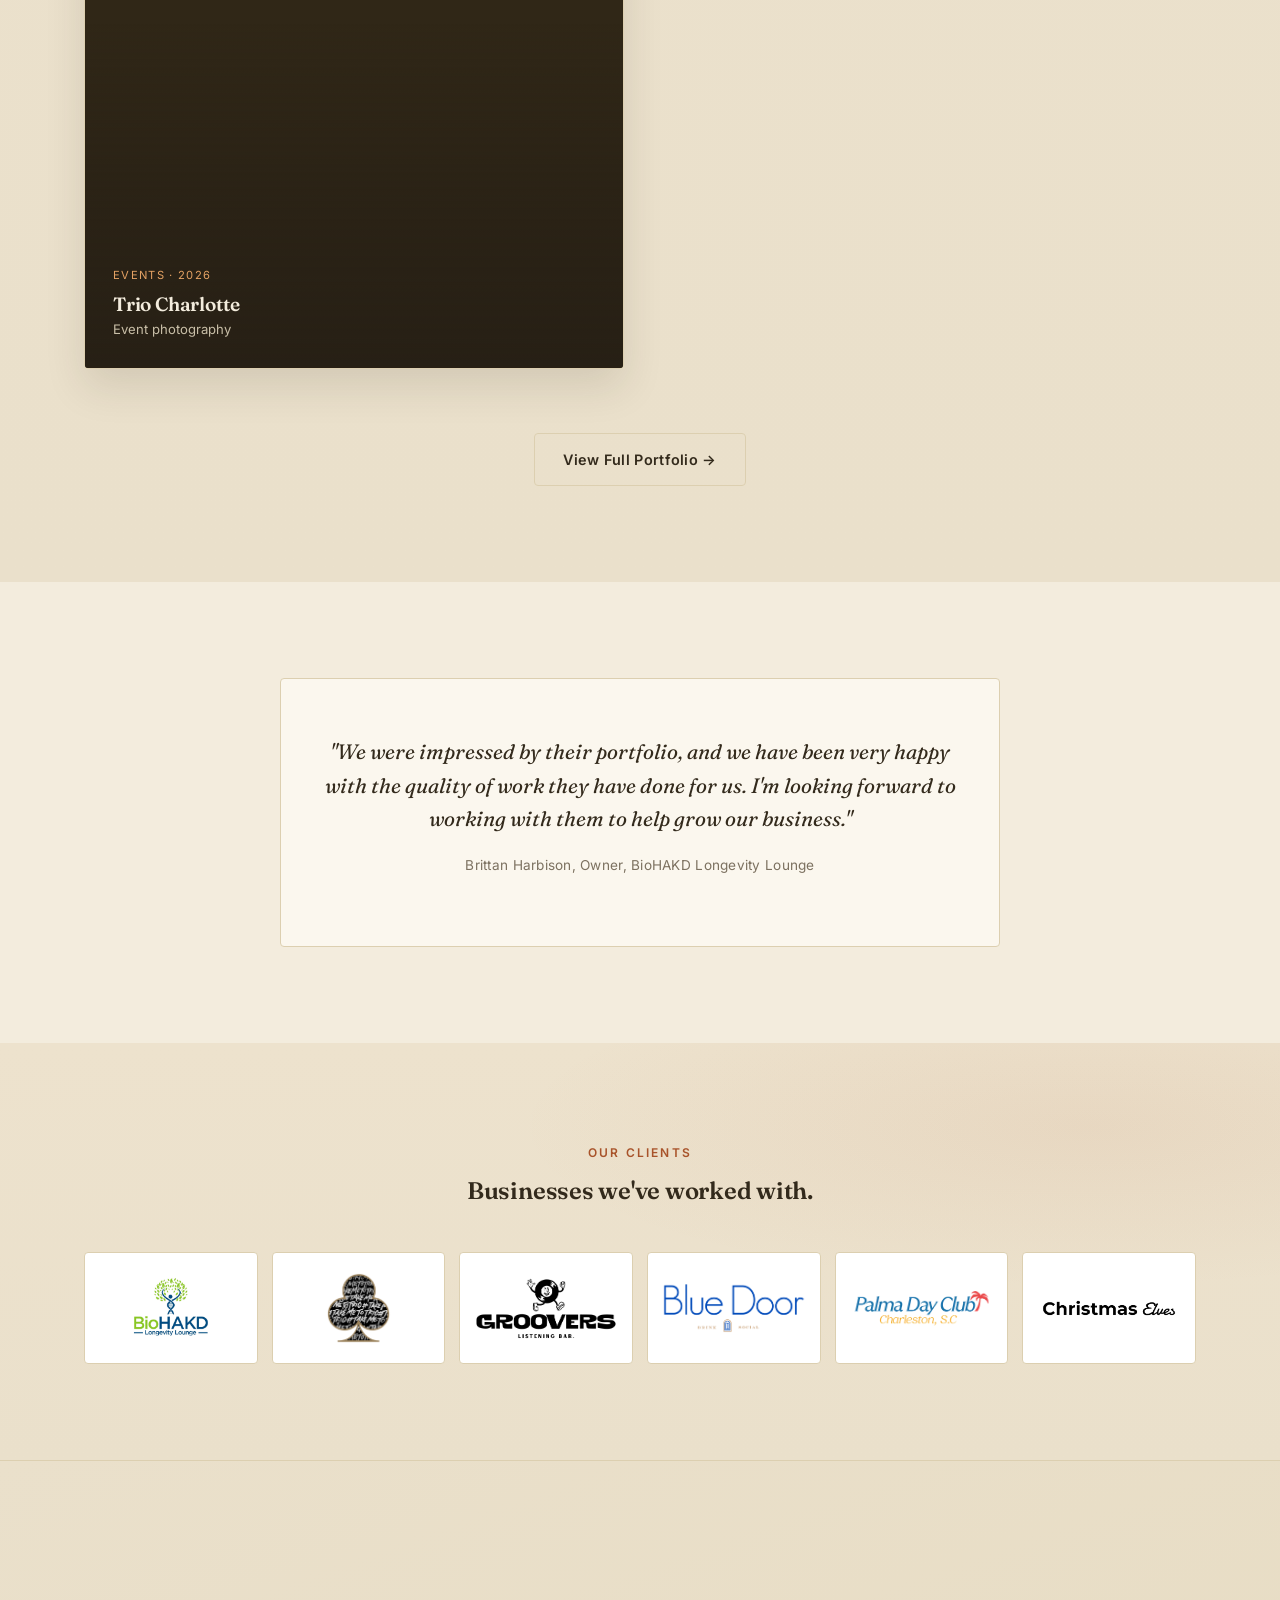
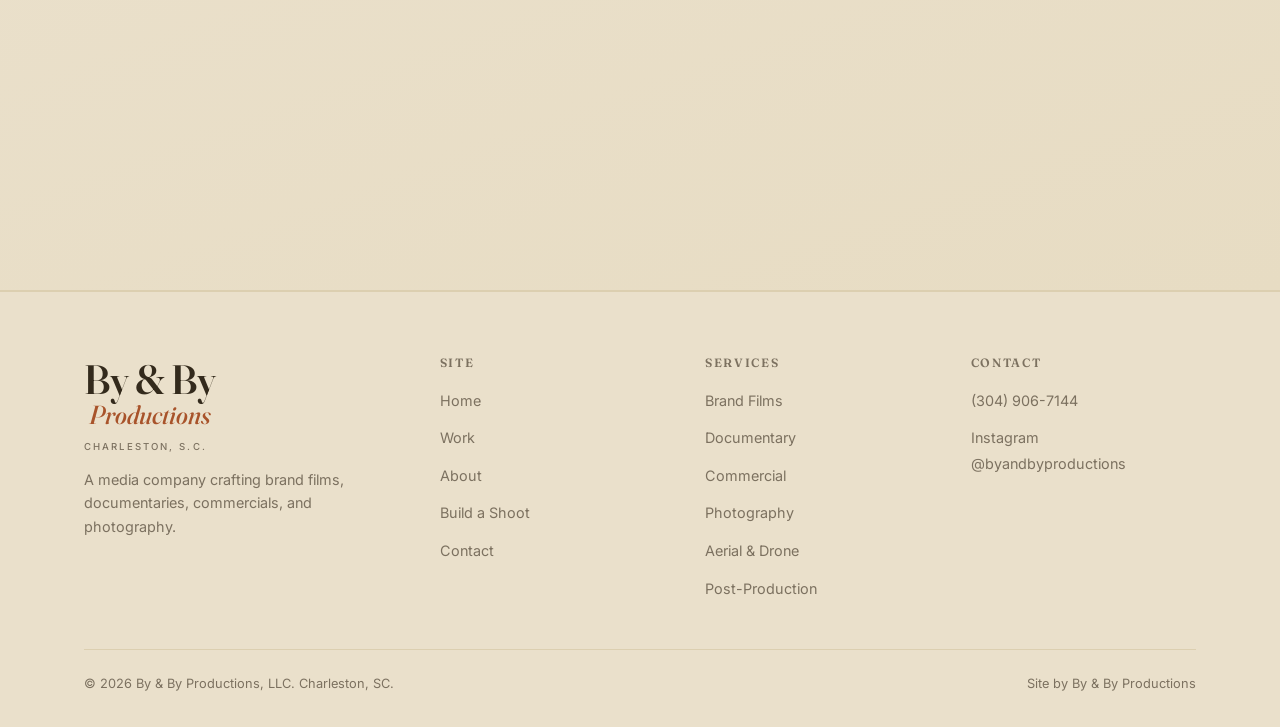
==== commit 3c810b41: "Add muted Charleston film loop to the homepage" ====
--- a/index.html
+++ b/index.html
@@ -23,7 +23,7 @@
  <link rel="preconnect" href="https://fonts.googleapis.com">
  <link rel="preconnect" href="https://fonts.gstatic.com" crossorigin>
  <link href="https://fonts.googleapis.com/css2?family=Fraunces:ital,opsz,wght@0,9..144,500..600;1,9..144,500&family=Inter:wght@400;500;600&family=JetBrains+Mono:wght@400;500;600&display=swap" rel="stylesheet">
- <link rel="stylesheet" href="css/style.css?v=26">
+ <link rel="stylesheet" href="css/style.css?v=27">
 </head>
 <body>
 
@@ -92,6 +92,17 @@
  </div>
  </section>
 
+ <!-- Charleston film strip -->
+ <section class="home-reel" aria-hidden="true">
+ <div class="home-reel__frame">
+ <img class="home-reel__poster" src="assets/work/charleston/charleston-loop.jpg" alt="" width="1440" height="810">
+ <video class="home-reel__video" autoplay muted loop playsinline preload="metadata" poster="assets/work/charleston/charleston-loop.jpg">
+ <source src="assets/work/charleston/charleston-loop.webm" type="video/webm">
+ <source src="assets/work/charleston/charleston-loop.mp4" type="video/mp4">
+ </video>
+ </div>
+ </section>
+
  <!-- Featured work -->
  <section class="section section--alt">
  <div class="container">
@@ -208,7 +219,7 @@
  </footer>
 
  <script src="js/projects.js?v=4?v=18"></script>
- <script src="js/main.js?v=25"></script>
+ <script src="js/main.js?v=26"></script>
  <script src="js/clapper.js?v=19" defer></script>
 </body>
 </html>
--- a/css/style.css
+++ b/css/style.css
@@ -1850,4 +1850,55 @@
 .logo .logo-mark .logo-p { font-family: inherit; font-size: 0.636em; font-weight: 500; font-style: italic; color: #a8532a; letter-spacing: 0; line-height: 1; margin-top: 0.076em; text-transform: none; }
 .logo--footer.logo--text { gap: 10px; line-height: 1.2; }
 .logo--footer .logo-mark { font-size: 41px; }
-@media (max-width: 600px) { .site-header .logo-mark { font-size: 22px; } .logo--footer .logo-mark { font-size: 36px; } }+@media (max-width: 600px) { .site-header .logo-mark { font-size: 22px; } .logo--footer .logo-mark { font-size: 36px; } }
+
+/* ---------- Homepage Charleston film strip ---------- */
+.home-reel {
+  position: relative;
+  background: #2a2318;
+  border-top: 1px solid rgba(168, 83, 42, 0.2);
+  border-bottom: 1px solid rgba(168, 83, 42, 0.2);
+}
+
+.home-reel__frame {
+  position: relative;
+  width: 100%;
+  aspect-ratio: 21 / 9;
+  overflow: hidden;
+}
+
+.home-reel__poster,
+.home-reel__video {
+  position: absolute;
+  inset: 0;
+  width: 100%;
+  height: 100%;
+  object-fit: cover;
+  object-position: center 42%;
+  display: block;
+}
+
+.home-reel__video {
+  z-index: 1;
+}
+
+.home-reel__frame::after {
+  content: "";
+  position: absolute;
+  inset: 0;
+  z-index: 2;
+  pointer-events: none;
+  box-shadow: inset 0 0 72px rgba(38, 31, 21, 0.22);
+}
+
+@media (max-width: 700px) {
+  .home-reel__frame {
+    aspect-ratio: 16 / 9;
+  }
+}
+
+@media (prefers-reduced-motion: reduce) {
+  .home-reel__video {
+    display: none;
+  }
+}
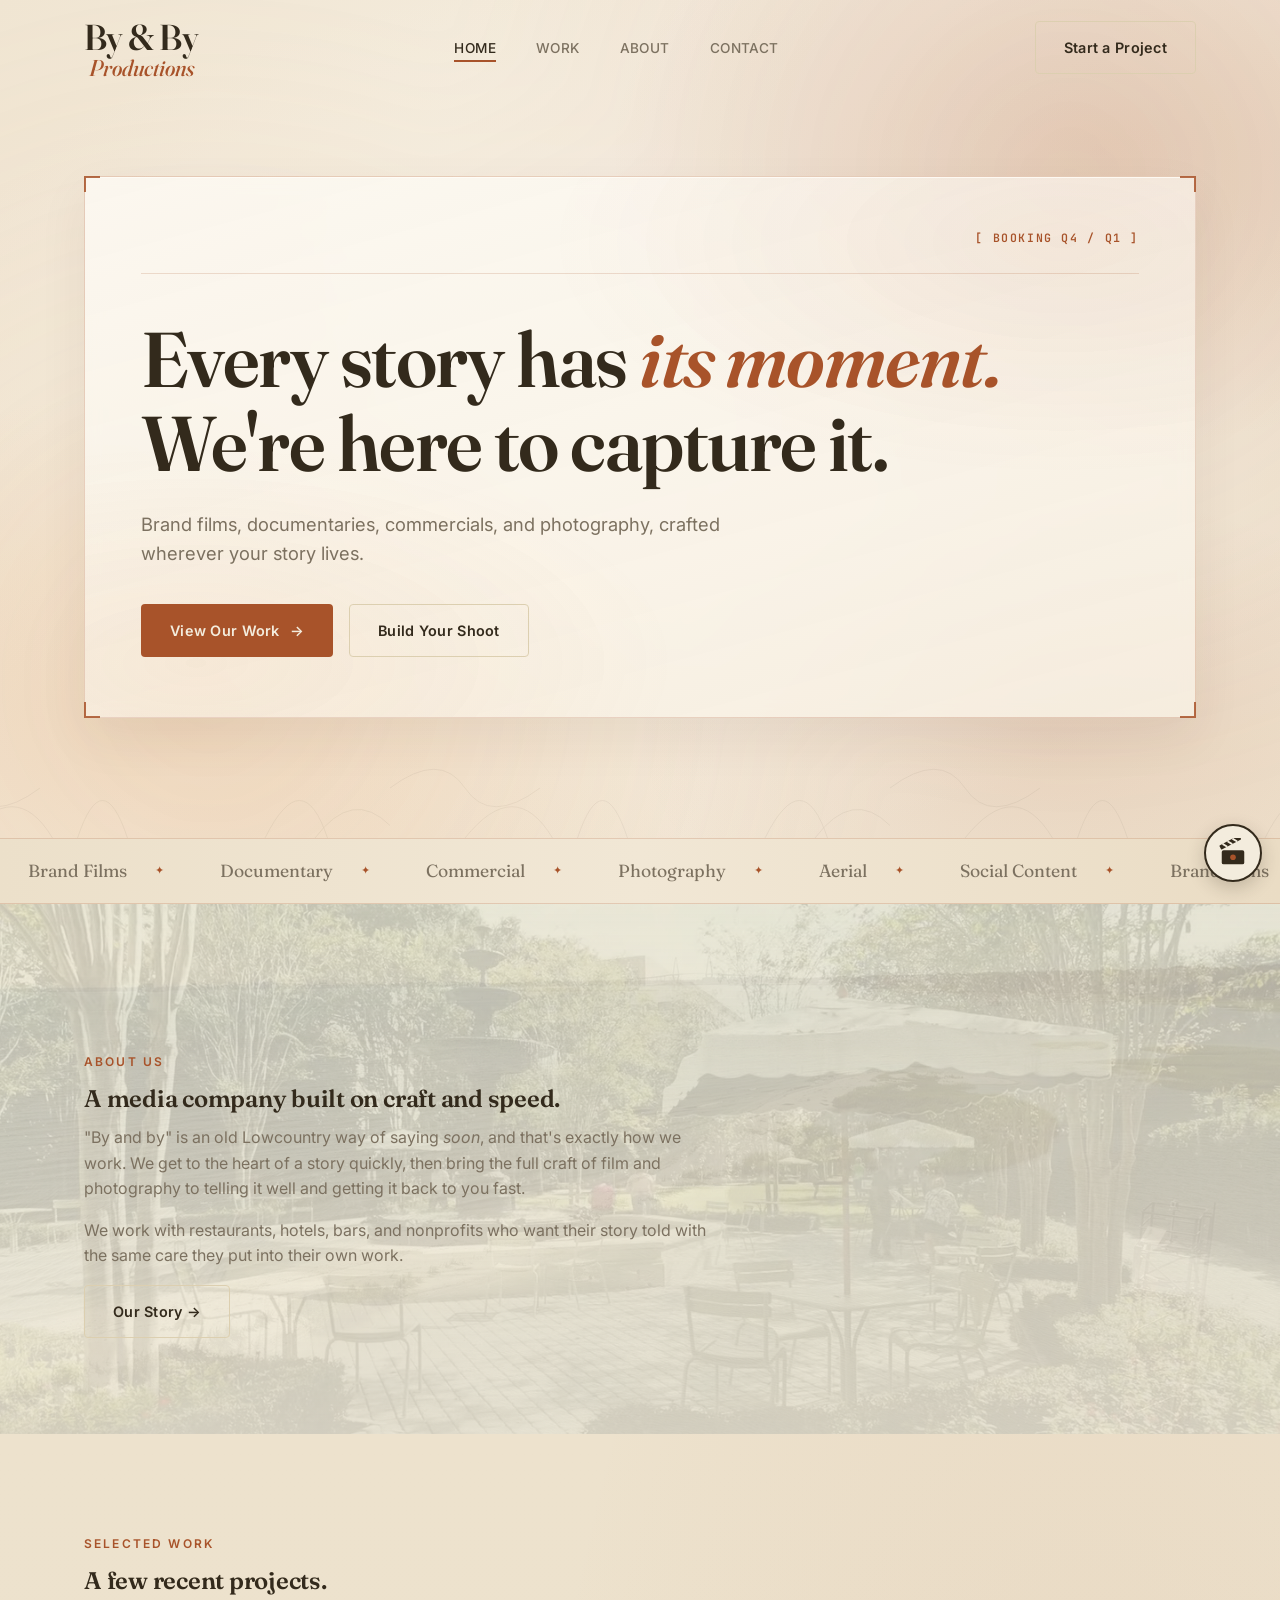
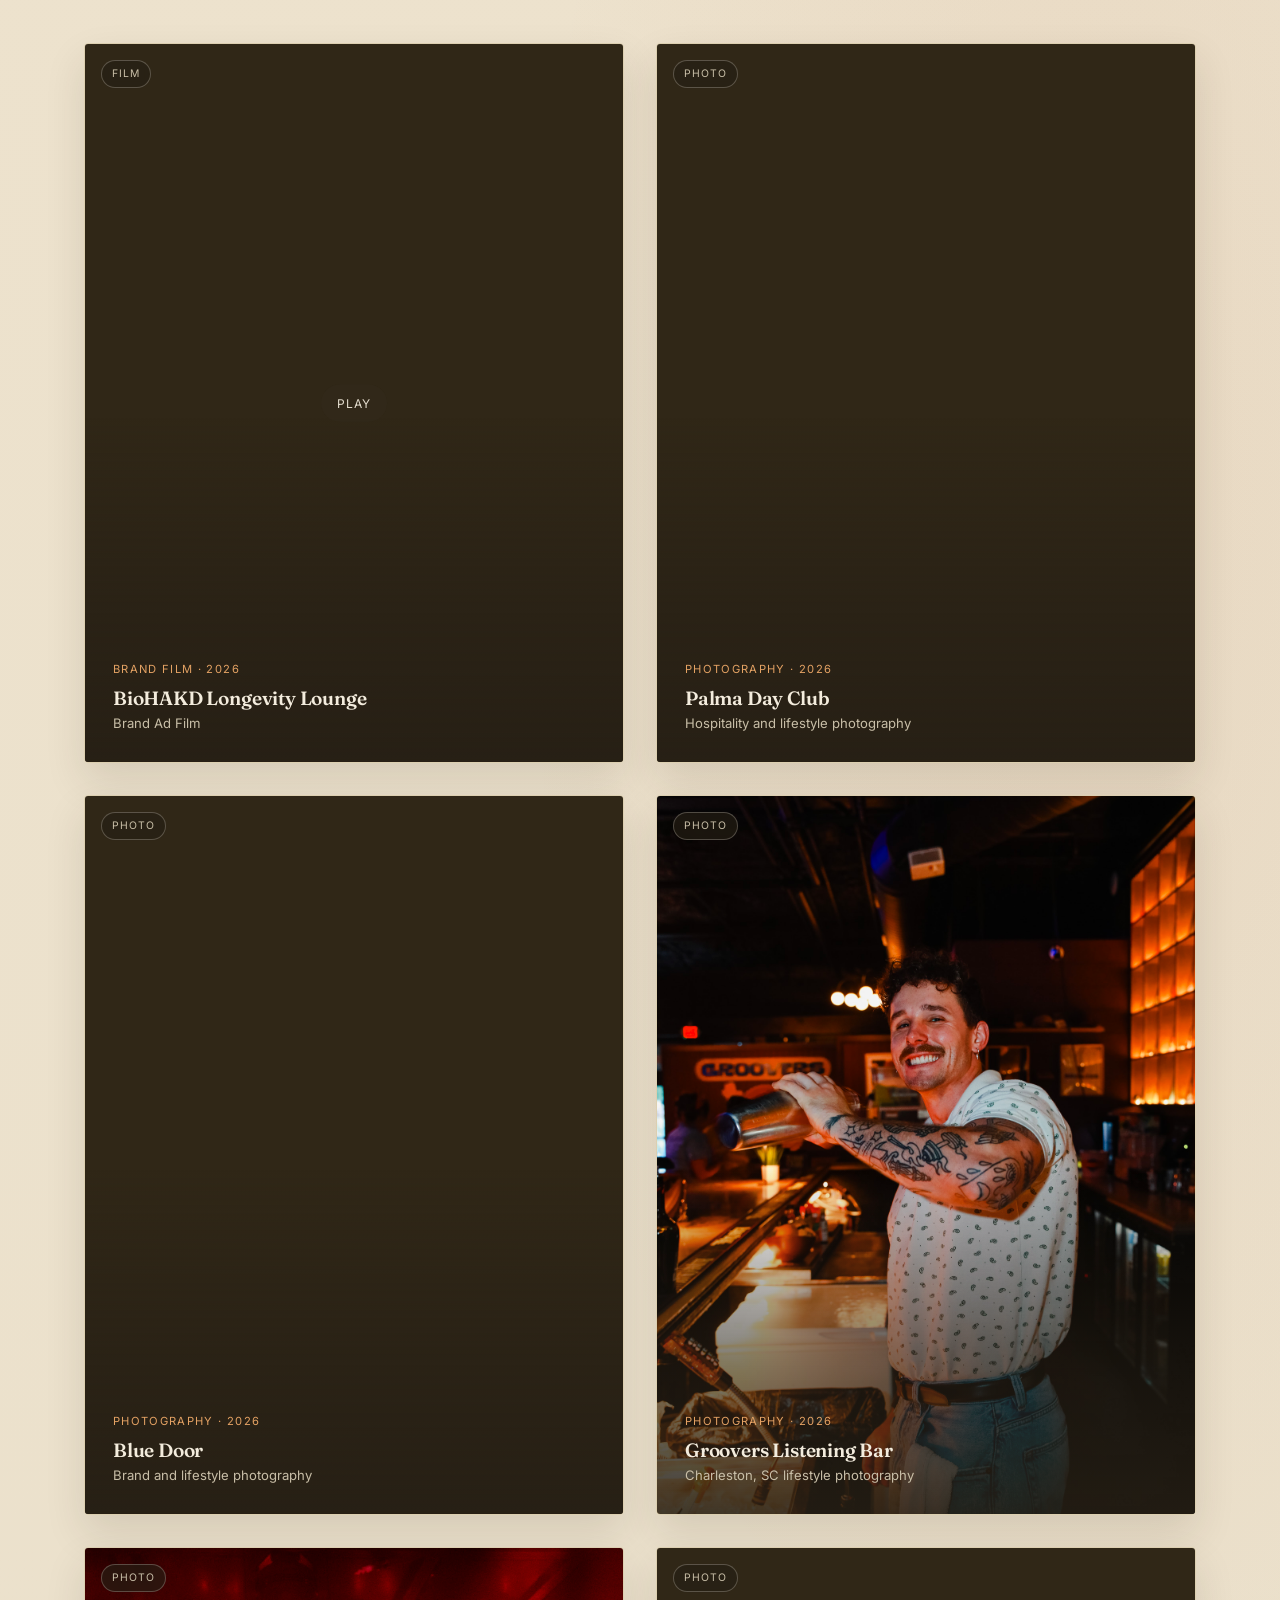
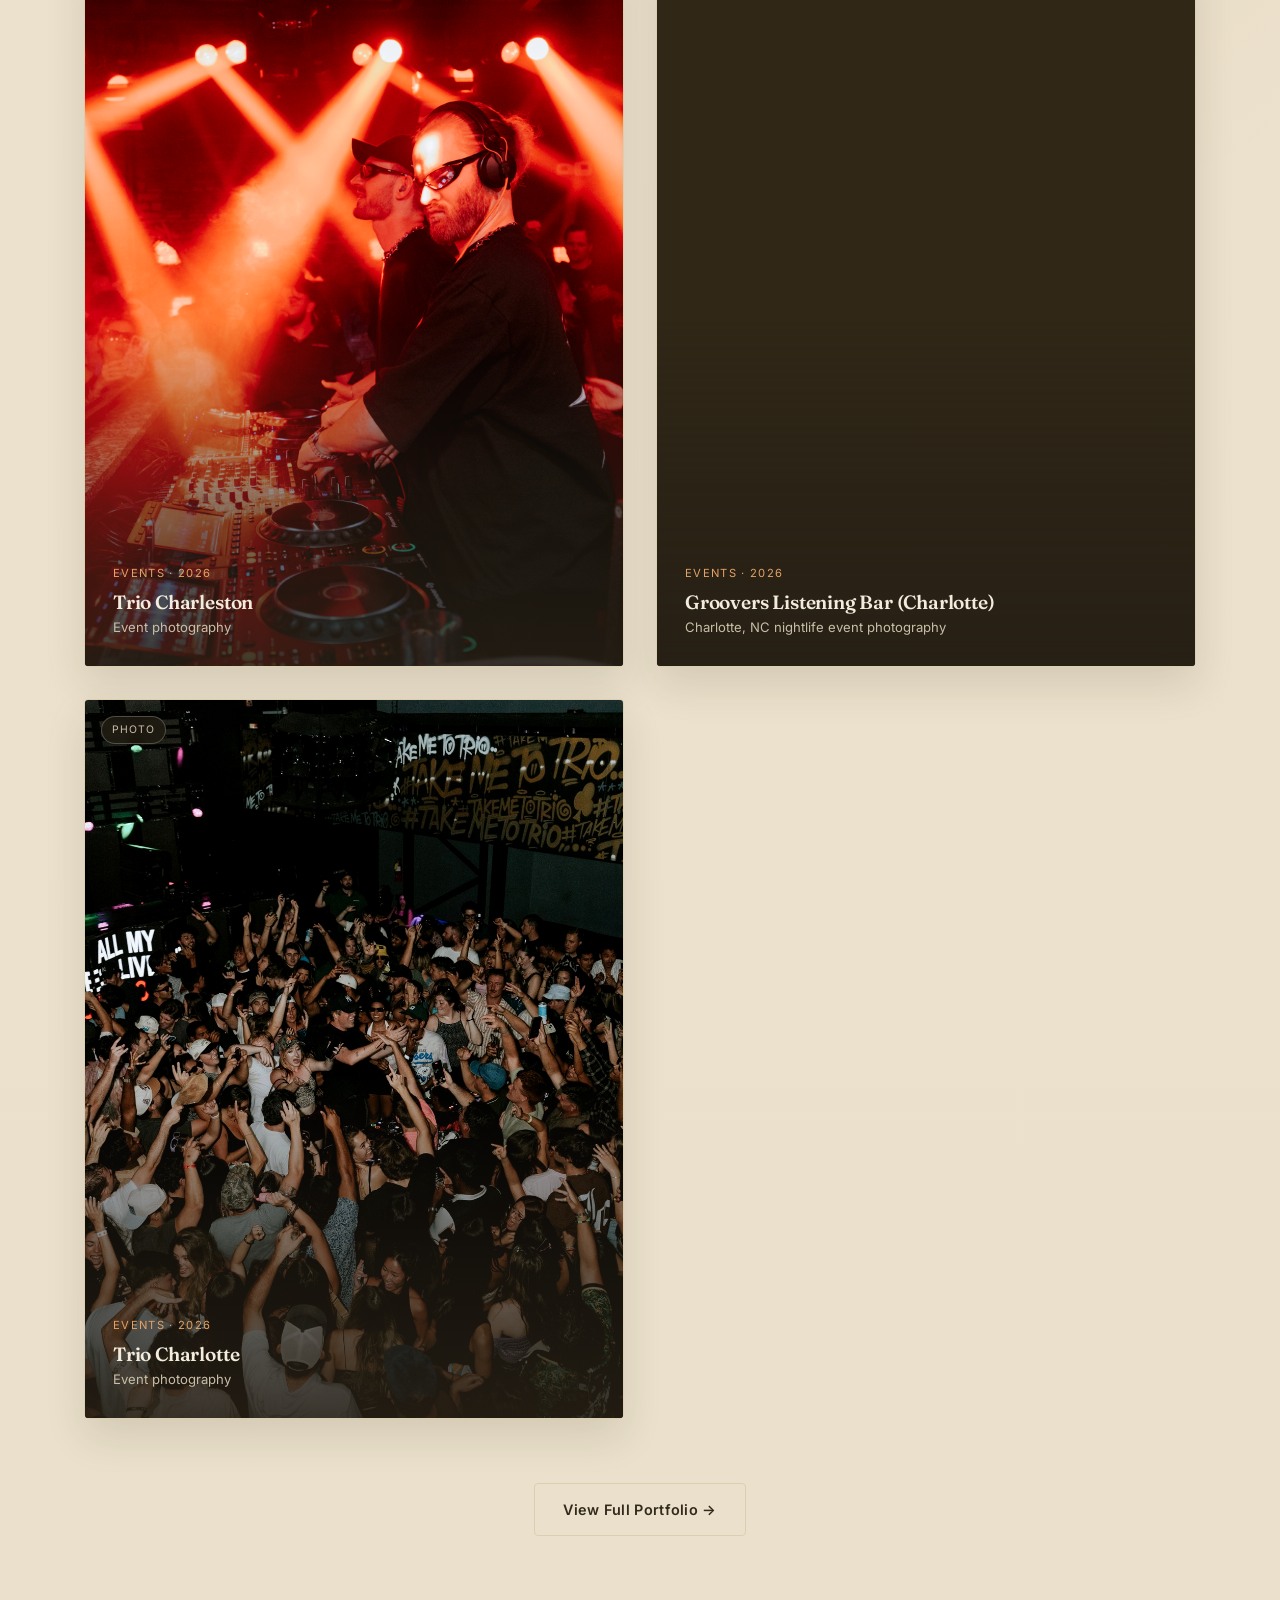
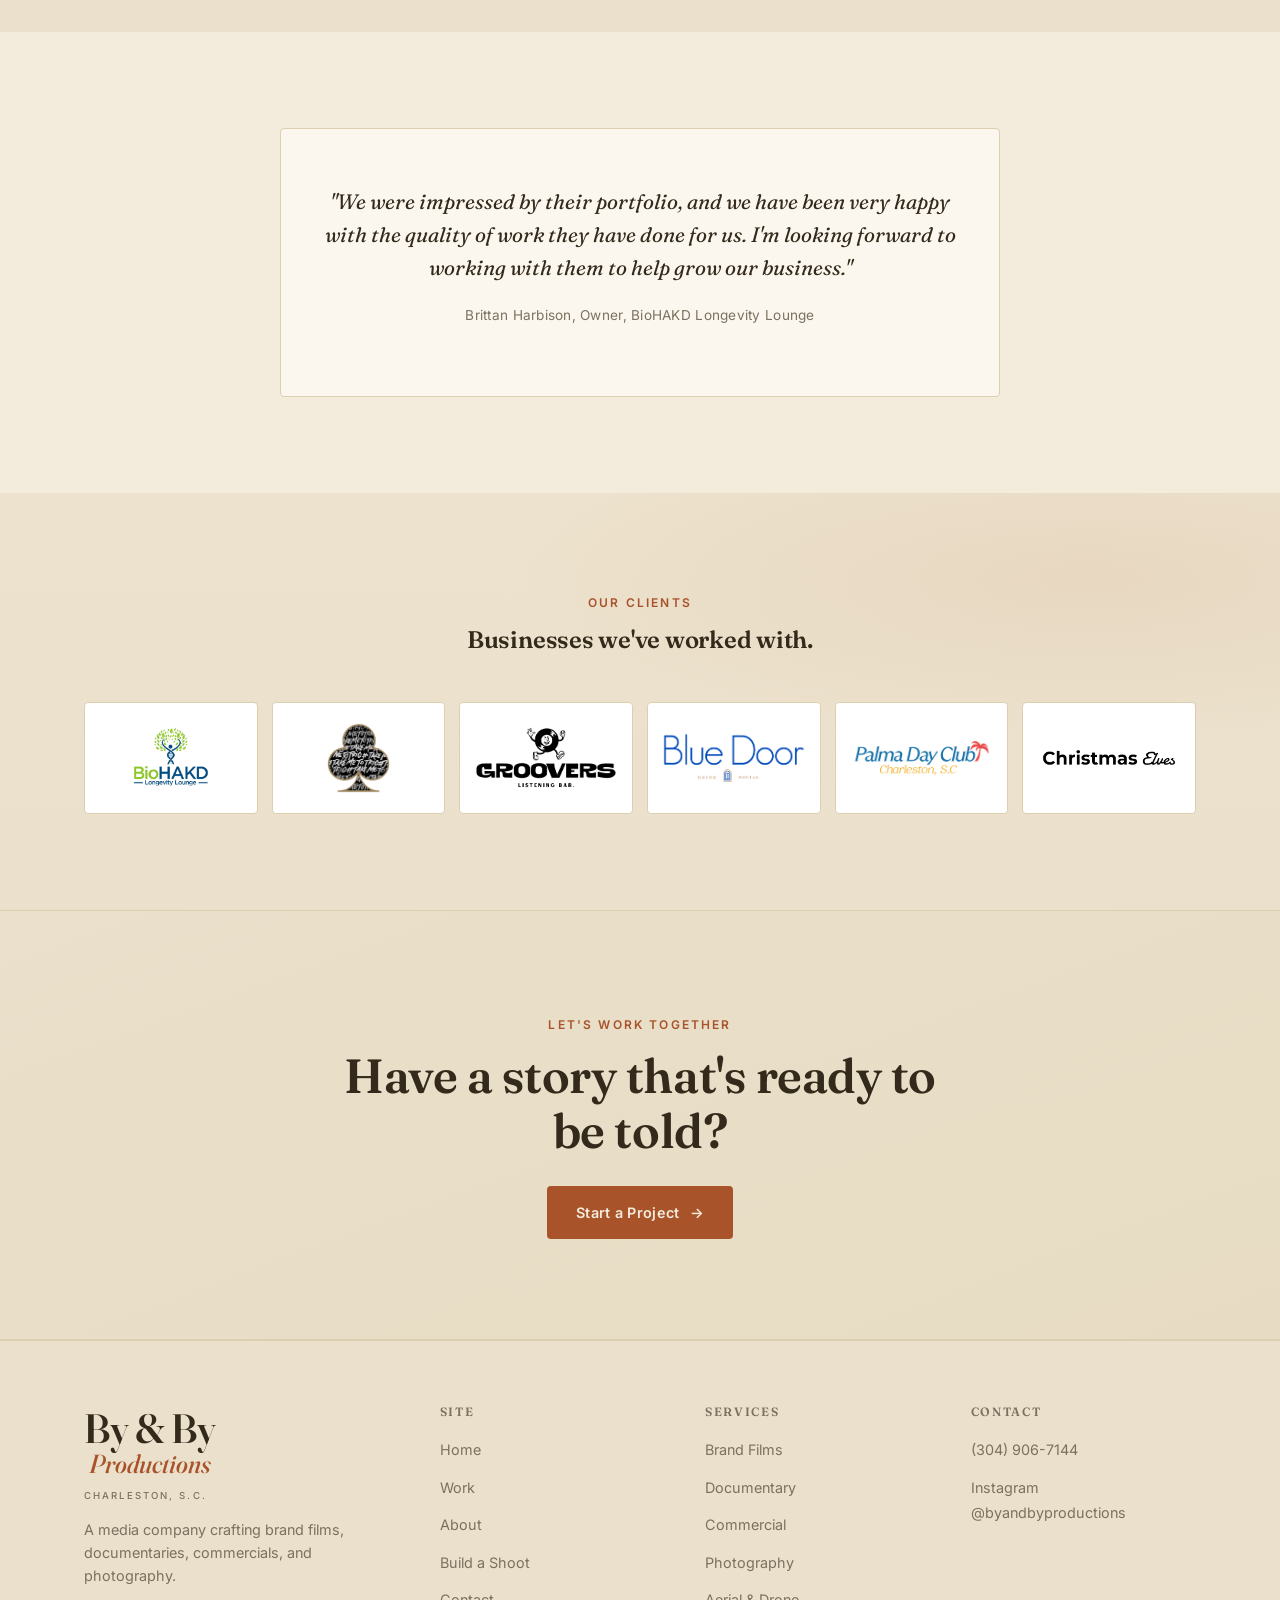
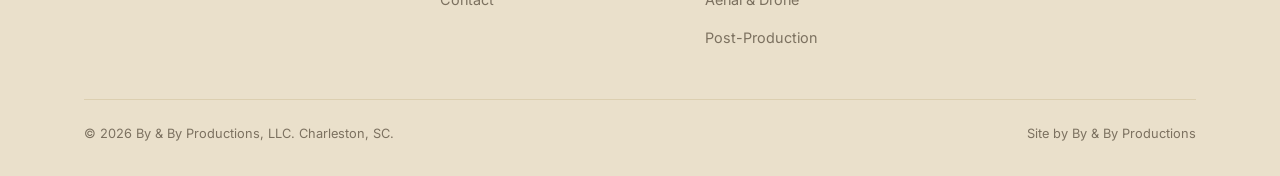
==== commit d2ef3f70: "Move Charleston loop behind the homepage About teaser" ====
--- a/index.html
+++ b/index.html
@@ -23,7 +23,7 @@
  <link rel="preconnect" href="https://fonts.googleapis.com">
  <link rel="preconnect" href="https://fonts.gstatic.com" crossorigin>
  <link href="https://fonts.googleapis.com/css2?family=Fraunces:ital,opsz,wght@0,9..144,500..600;1,9..144,500&family=Inter:wght@400;500;600&family=JetBrains+Mono:wght@400;500;600&display=swap" rel="stylesheet">
- <link rel="stylesheet" href="css/style.css?v=27">
+ <link rel="stylesheet" href="css/style.css?v=28">
 </head>
 <body>
 
@@ -80,8 +80,15 @@
  </div>
 
  <!-- About teaser -->
- <section class="section">
- <div class="container">
+ <section class="section home-about">
+ <div class="home-about__bg" aria-hidden="true">
+ <img class="home-about__poster" src="assets/work/charleston/charleston-loop.jpg" alt="" width="1440" height="810">
+ <video class="home-about__video" autoplay muted loop playsinline preload="metadata" poster="assets/work/charleston/charleston-loop.jpg">
+ <source src="assets/work/charleston/charleston-loop.webm" type="video/webm">
+ <source src="assets/work/charleston/charleston-loop.mp4" type="video/mp4">
+ </video>
+ </div>
+ <div class="container home-about__content">
  <div class="reveal" style="max-width: 640px;">
  <span class="eyebrow">About Us</span>
  <h2>A media company built on craft and speed.</h2>
@@ -89,17 +96,6 @@
  <p>We work with restaurants, hotels, bars, and nonprofits who want their story told with the same care they put into their own work.</p>
  <a href="about.html" class="btn btn-outline">Our Story &rarr;</a>
  </div>
- </div>
- </section>
-
- <!-- Charleston film strip -->
- <section class="home-reel" aria-hidden="true">
- <div class="home-reel__frame">
- <img class="home-reel__poster" src="assets/work/charleston/charleston-loop.jpg" alt="" width="1440" height="810">
- <video class="home-reel__video" autoplay muted loop playsinline preload="metadata" poster="assets/work/charleston/charleston-loop.jpg">
- <source src="assets/work/charleston/charleston-loop.webm" type="video/webm">
- <source src="assets/work/charleston/charleston-loop.mp4" type="video/mp4">
- </video>
  </div>
  </section>
 
@@ -219,7 +215,7 @@
  </footer>
 
  <script src="js/projects.js?v=4?v=18"></script>
- <script src="js/main.js?v=26"></script>
+ <script src="js/main.js?v=27"></script>
  <script src="js/clapper.js?v=19" defer></script>
 </body>
 </html>
--- a/css/style.css
+++ b/css/style.css
@@ -1852,23 +1852,21 @@
 .logo--footer .logo-mark { font-size: 41px; }
 @media (max-width: 600px) { .site-header .logo-mark { font-size: 22px; } .logo--footer .logo-mark { font-size: 36px; } }
 
-/* ---------- Homepage Charleston film strip ---------- */
-.home-reel {
+/* ---------- Homepage About teaser: muted Charleston loop behind copy ---------- */
+.home-about {
   position: relative;
-  background: #2a2318;
-  border-top: 1px solid rgba(168, 83, 42, 0.2);
-  border-bottom: 1px solid rgba(168, 83, 42, 0.2);
-}
-
-.home-reel__frame {
-  position: relative;
-  width: 100%;
-  aspect-ratio: 21 / 9;
   overflow: hidden;
 }
 
-.home-reel__poster,
-.home-reel__video {
+.home-about__bg {
+  position: absolute;
+  inset: 0;
+  z-index: 0;
+  pointer-events: none;
+}
+
+.home-about__poster,
+.home-about__video {
   position: absolute;
   inset: 0;
   width: 100%;
@@ -1876,29 +1874,35 @@
   object-fit: cover;
   object-position: center 42%;
   display: block;
-}
-
-.home-reel__video {
+  /* Noticeable motion under a cream wash; text stays readable */
+  opacity: 0.30;
+}
+
+.home-about__video {
   z-index: 1;
 }
 
-.home-reel__frame::after {
+.home-about__bg::after {
   content: "";
   position: absolute;
   inset: 0;
   z-index: 2;
   pointer-events: none;
-  box-shadow: inset 0 0 72px rgba(38, 31, 21, 0.22);
-}
-
-@media (max-width: 700px) {
-  .home-reel__frame {
-    aspect-ratio: 16 / 9;
-  }
+  background: linear-gradient(
+    180deg,
+    rgba(243, 236, 221, 0.40) 0%,
+    rgba(243, 236, 221, 0.55) 50%,
+    rgba(243, 236, 221, 0.68) 100%
+  );
+}
+
+.home-about__content {
+  position: relative;
+  z-index: 1;
 }
 
 @media (prefers-reduced-motion: reduce) {
-  .home-reel__video {
+  .home-about__video {
     display: none;
   }
 }
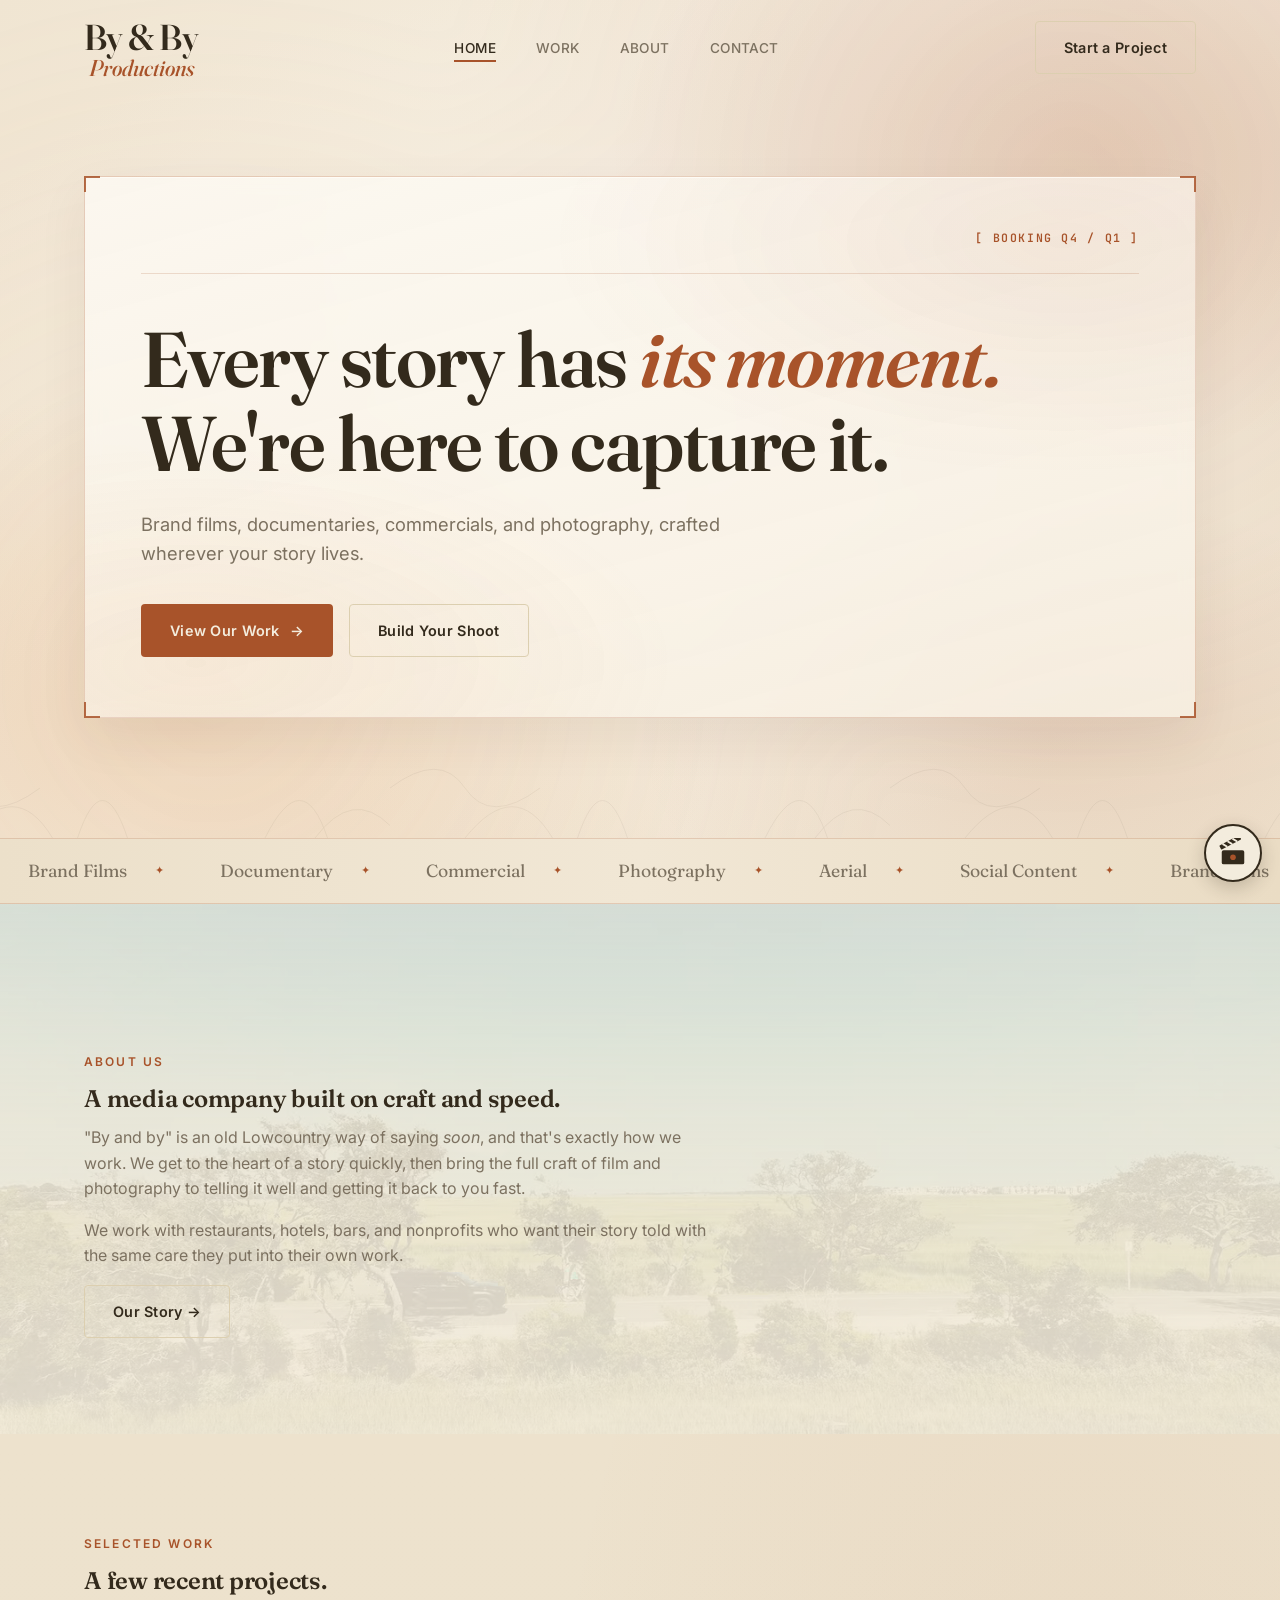
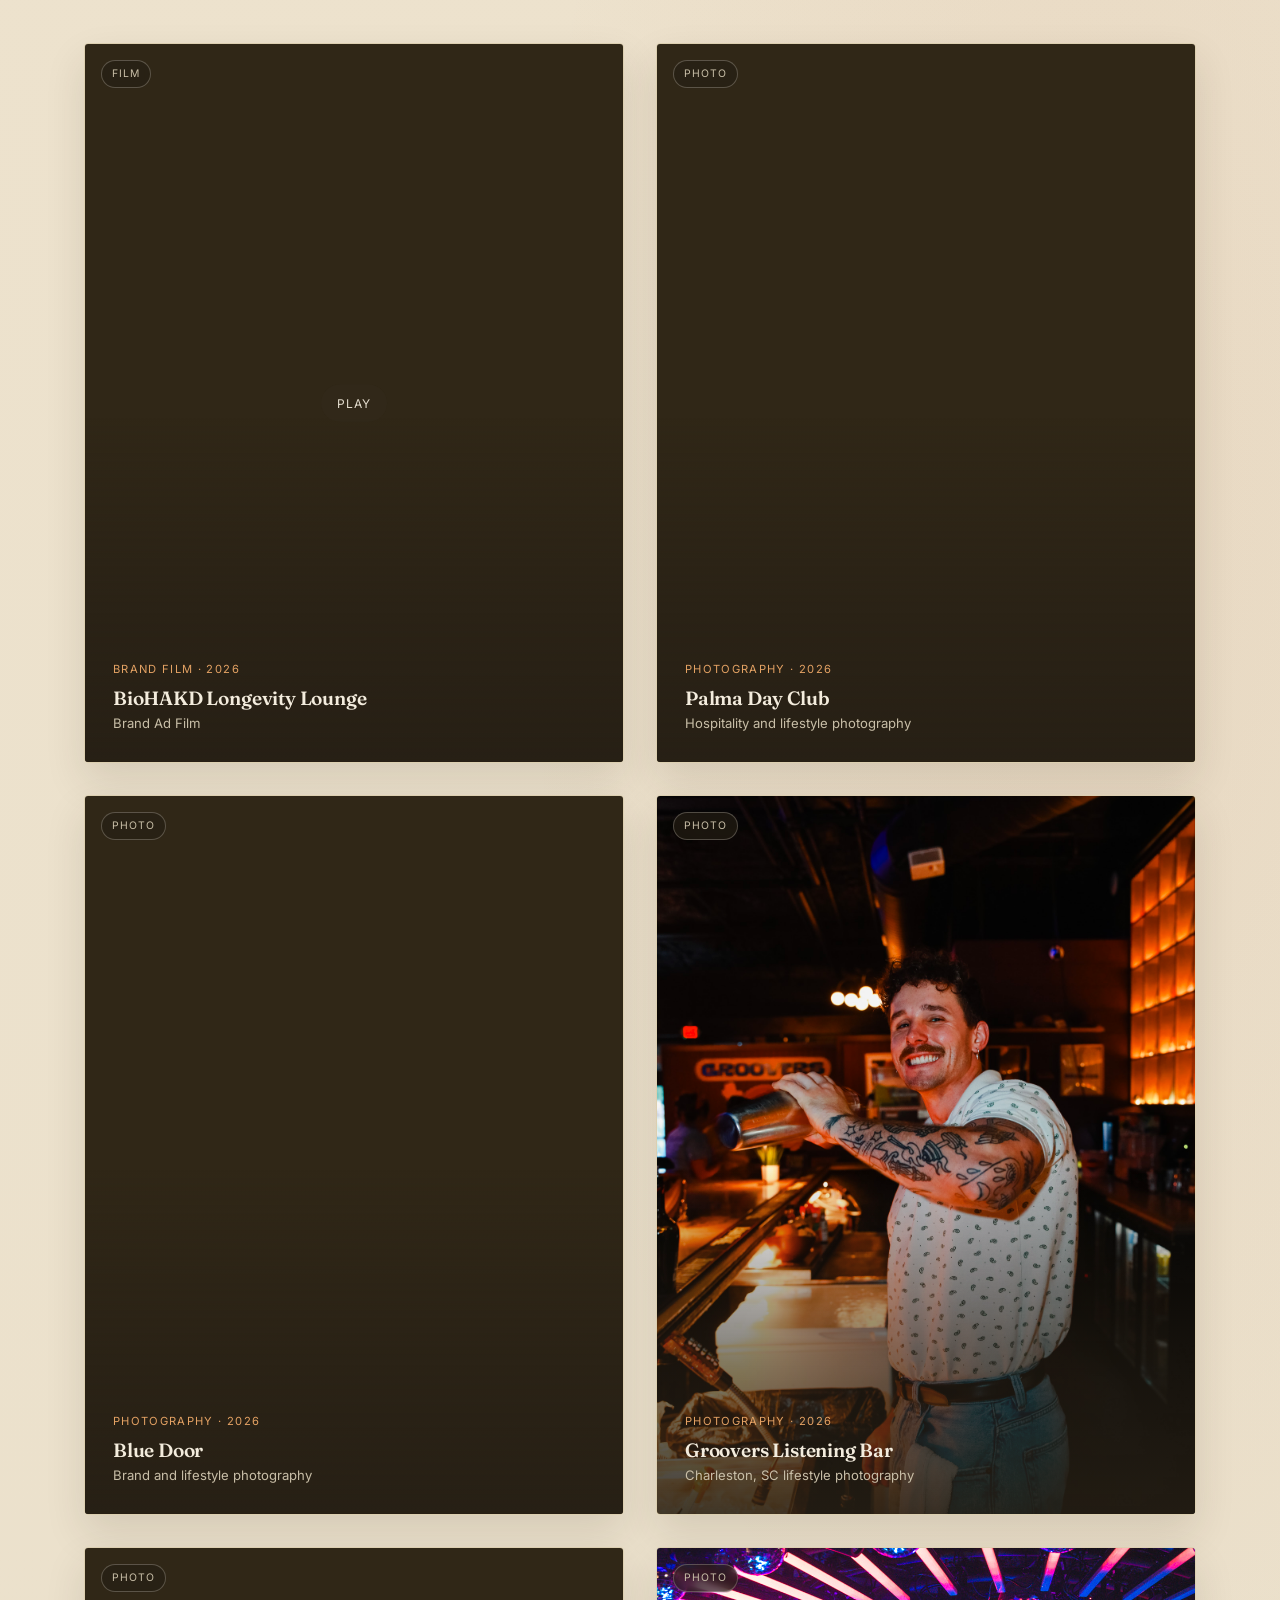
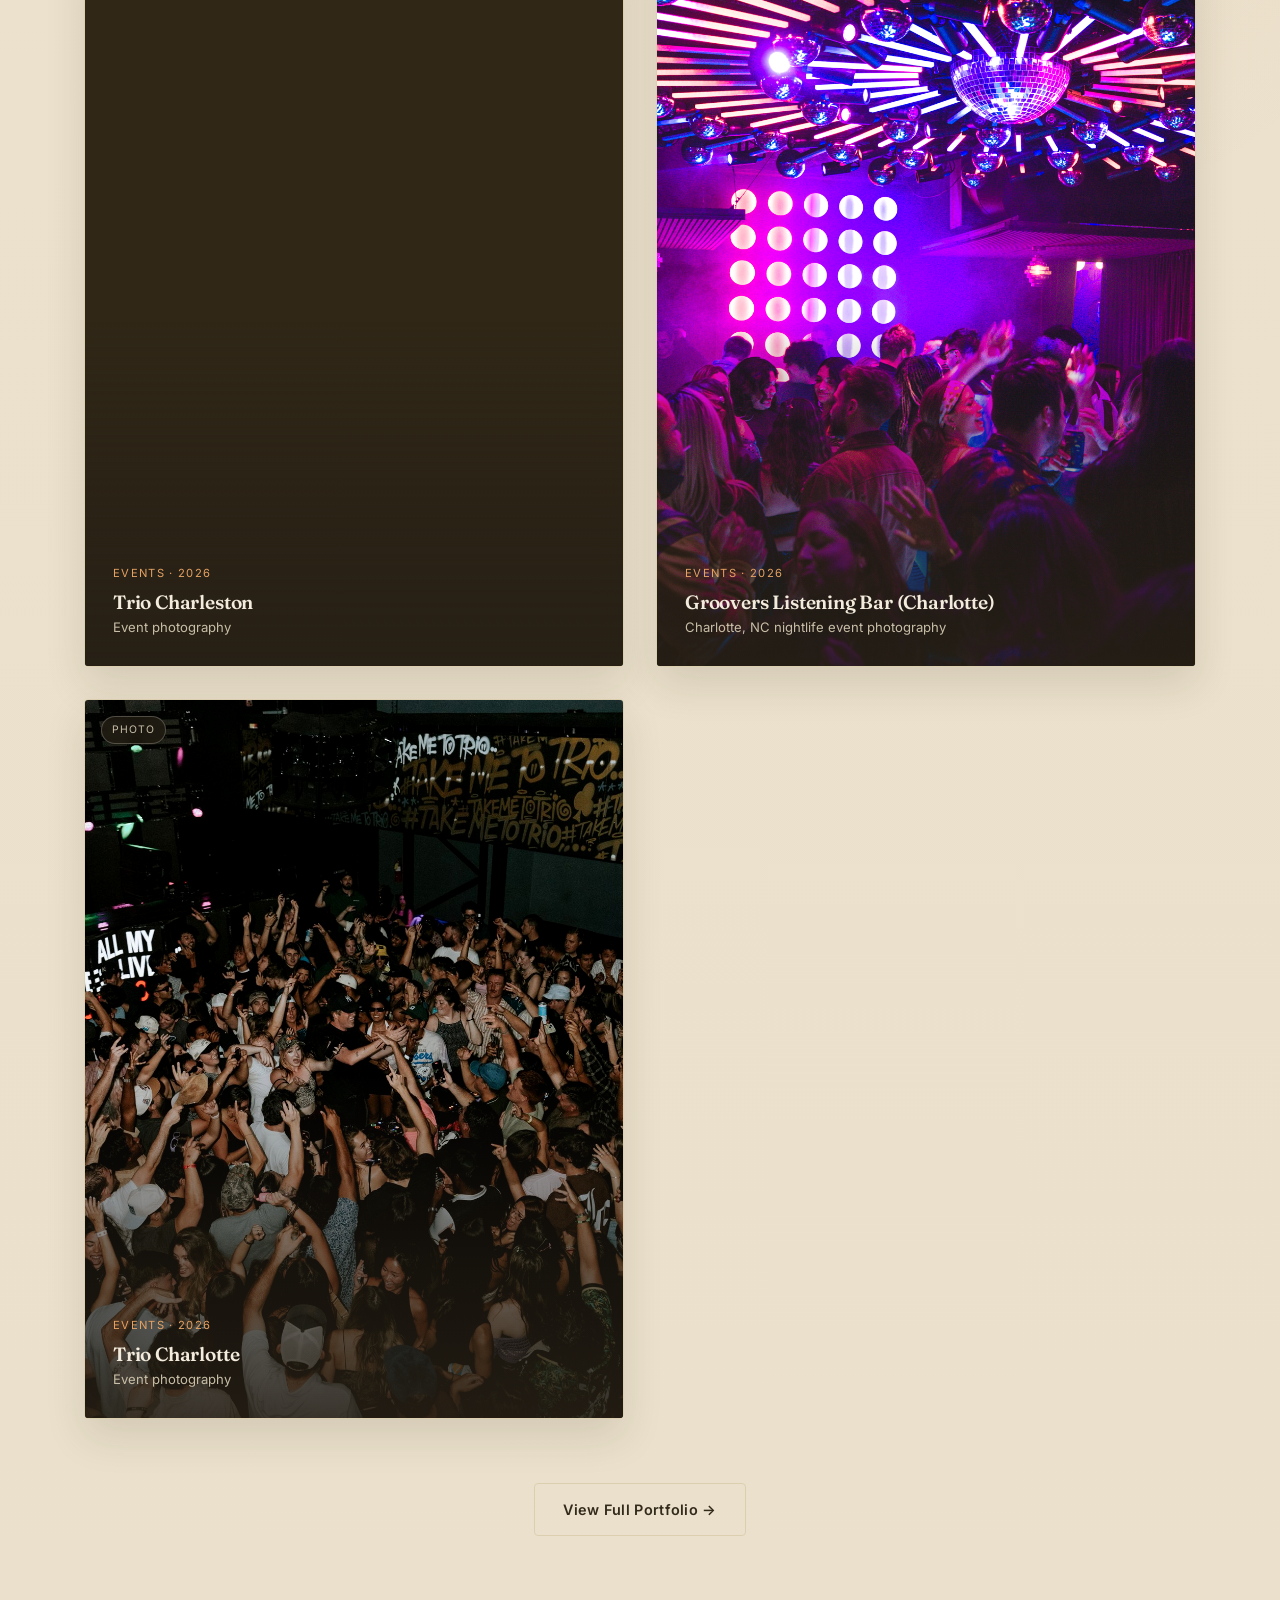
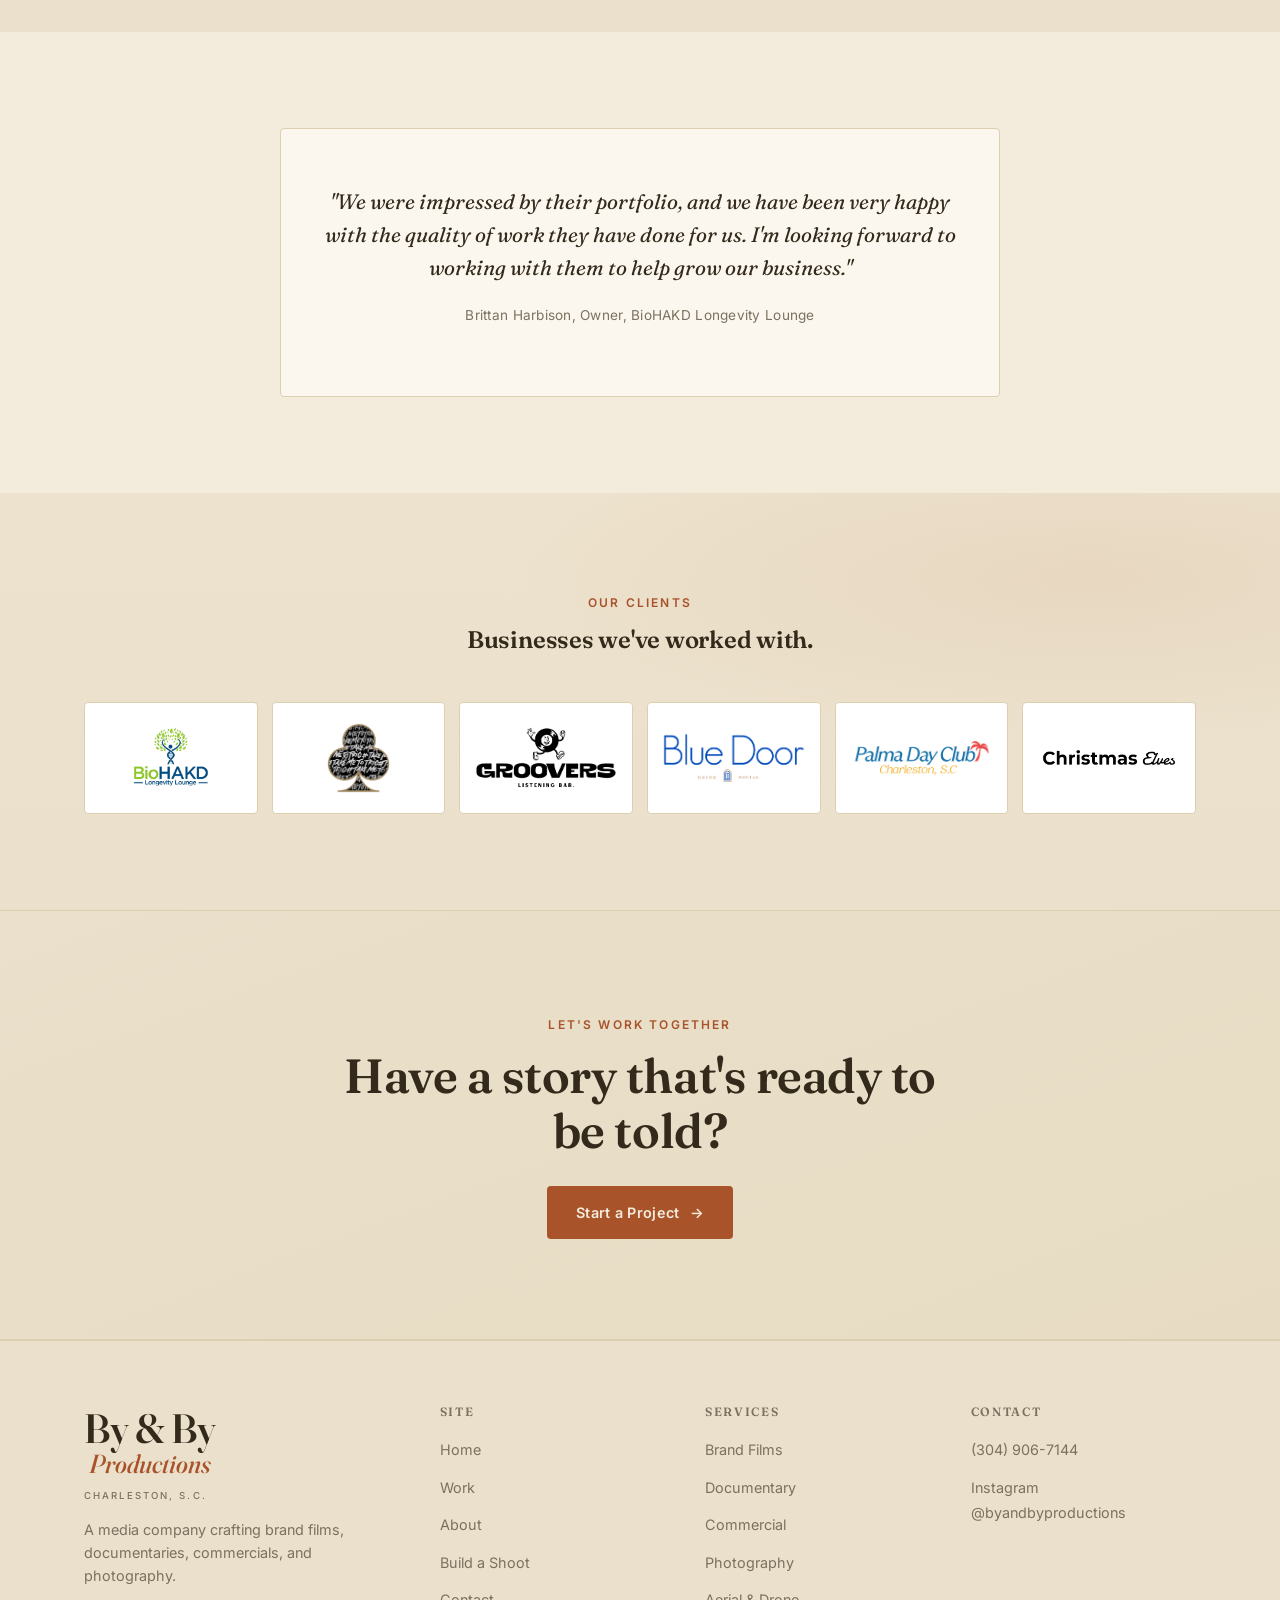
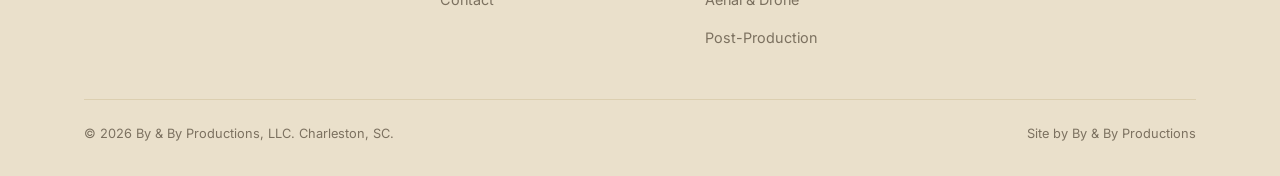
==== commit f5c28e89: "Play Charleston loop behind Our Story, with no still" ====
--- a/index.html
+++ b/index.html
@@ -23,7 +23,7 @@
  <link rel="preconnect" href="https://fonts.googleapis.com">
  <link rel="preconnect" href="https://fonts.gstatic.com" crossorigin>
  <link href="https://fonts.googleapis.com/css2?family=Fraunces:ital,opsz,wght@0,9..144,500..600;1,9..144,500&family=Inter:wght@400;500;600&family=JetBrains+Mono:wght@400;500;600&display=swap" rel="stylesheet">
- <link rel="stylesheet" href="css/style.css?v=28">
+ <link rel="stylesheet" href="css/style.css?v=29">
 </head>
 <body>
 
@@ -82,10 +82,9 @@
  <!-- About teaser -->
  <section class="section home-about">
  <div class="home-about__bg" aria-hidden="true">
- <img class="home-about__poster" src="assets/work/charleston/charleston-loop.jpg" alt="" width="1440" height="810">
- <video class="home-about__video" autoplay muted loop playsinline preload="metadata" poster="assets/work/charleston/charleston-loop.jpg">
- <source src="assets/work/charleston/charleston-loop.webm" type="video/webm">
- <source src="assets/work/charleston/charleston-loop.mp4" type="video/mp4">
+ <video class="home-about__video" autoplay muted loop playsinline preload="metadata">
+ <source src="assets/work/charleston/charleston-loop.webm?v=2" type="video/webm">
+ <source src="assets/work/charleston/charleston-loop.mp4?v=2" type="video/mp4">
  </video>
  </div>
  <div class="container home-about__content">
@@ -215,7 +214,7 @@
  </footer>
 
  <script src="js/projects.js?v=4?v=18"></script>
- <script src="js/main.js?v=27"></script>
+ <script src="js/main.js?v=28"></script>
  <script src="js/clapper.js?v=19" defer></script>
 </body>
 </html>
--- a/css/style.css
+++ b/css/style.css
@@ -410,48 +410,6 @@
 }
 
 
-/* Drone photo sits behind the About story copy at low opacity */
-.about-story {
-  position: relative;
-  overflow: hidden;
-}
-
-.about-story__bg {
-  position: absolute;
-  inset: 0;
-  pointer-events: none;
-  z-index: 0;
-}
-
-.about-story__bg img {
-  width: 100%;
-  height: 100%;
-  object-fit: cover;
-  object-position: center 30%;
-  /* Was fully opaque (1) in the side-by-side visual-block; faded so story text stays readable */
-  opacity: 0.22;
-  display: block;
-}
-
-.about-story__bg::after {
-  content: "";
-  position: absolute;
-  inset: 0;
-  /* Cream wash over the faded aerial so type stays clear; image remains faintly visible */
-  background: linear-gradient(
-    180deg,
-    rgba(243, 236, 221, 0.42) 0%,
-    rgba(243, 236, 221, 0.58) 50%,
-    rgba(243, 236, 221, 0.70) 100%
-  );
-}
-
-.about-story__content {
-  position: relative;
-  z-index: 1;
-  max-width: 720px;
-}
-
 
 @media (max-width: 800px) {
   .about-grid { grid-template-columns: 1fr; gap: 32px; }
@@ -1856,6 +1814,7 @@
 .home-about {
   position: relative;
   overflow: hidden;
+  background: var(--color-bg);
 }
 
 .home-about__bg {
@@ -1865,7 +1824,6 @@
   pointer-events: none;
 }
 
-.home-about__poster,
 .home-about__video {
   position: absolute;
   inset: 0;
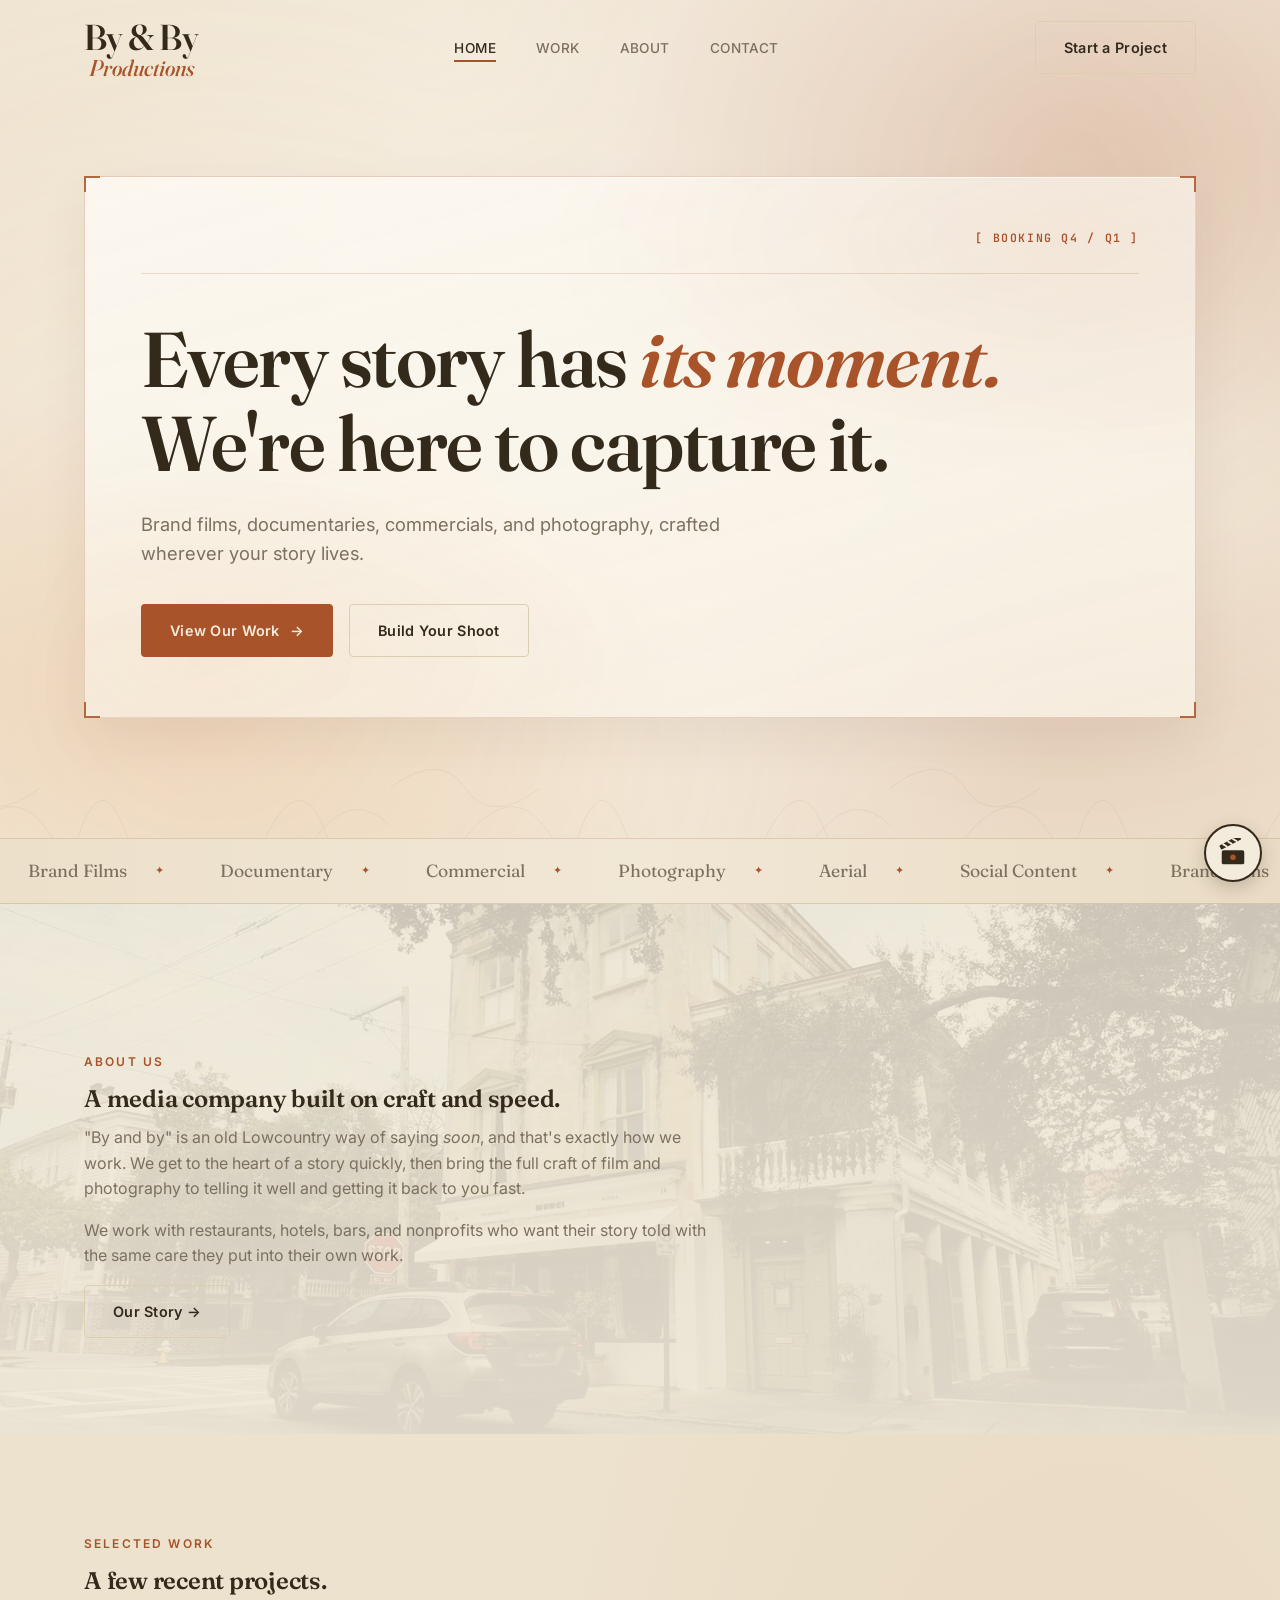
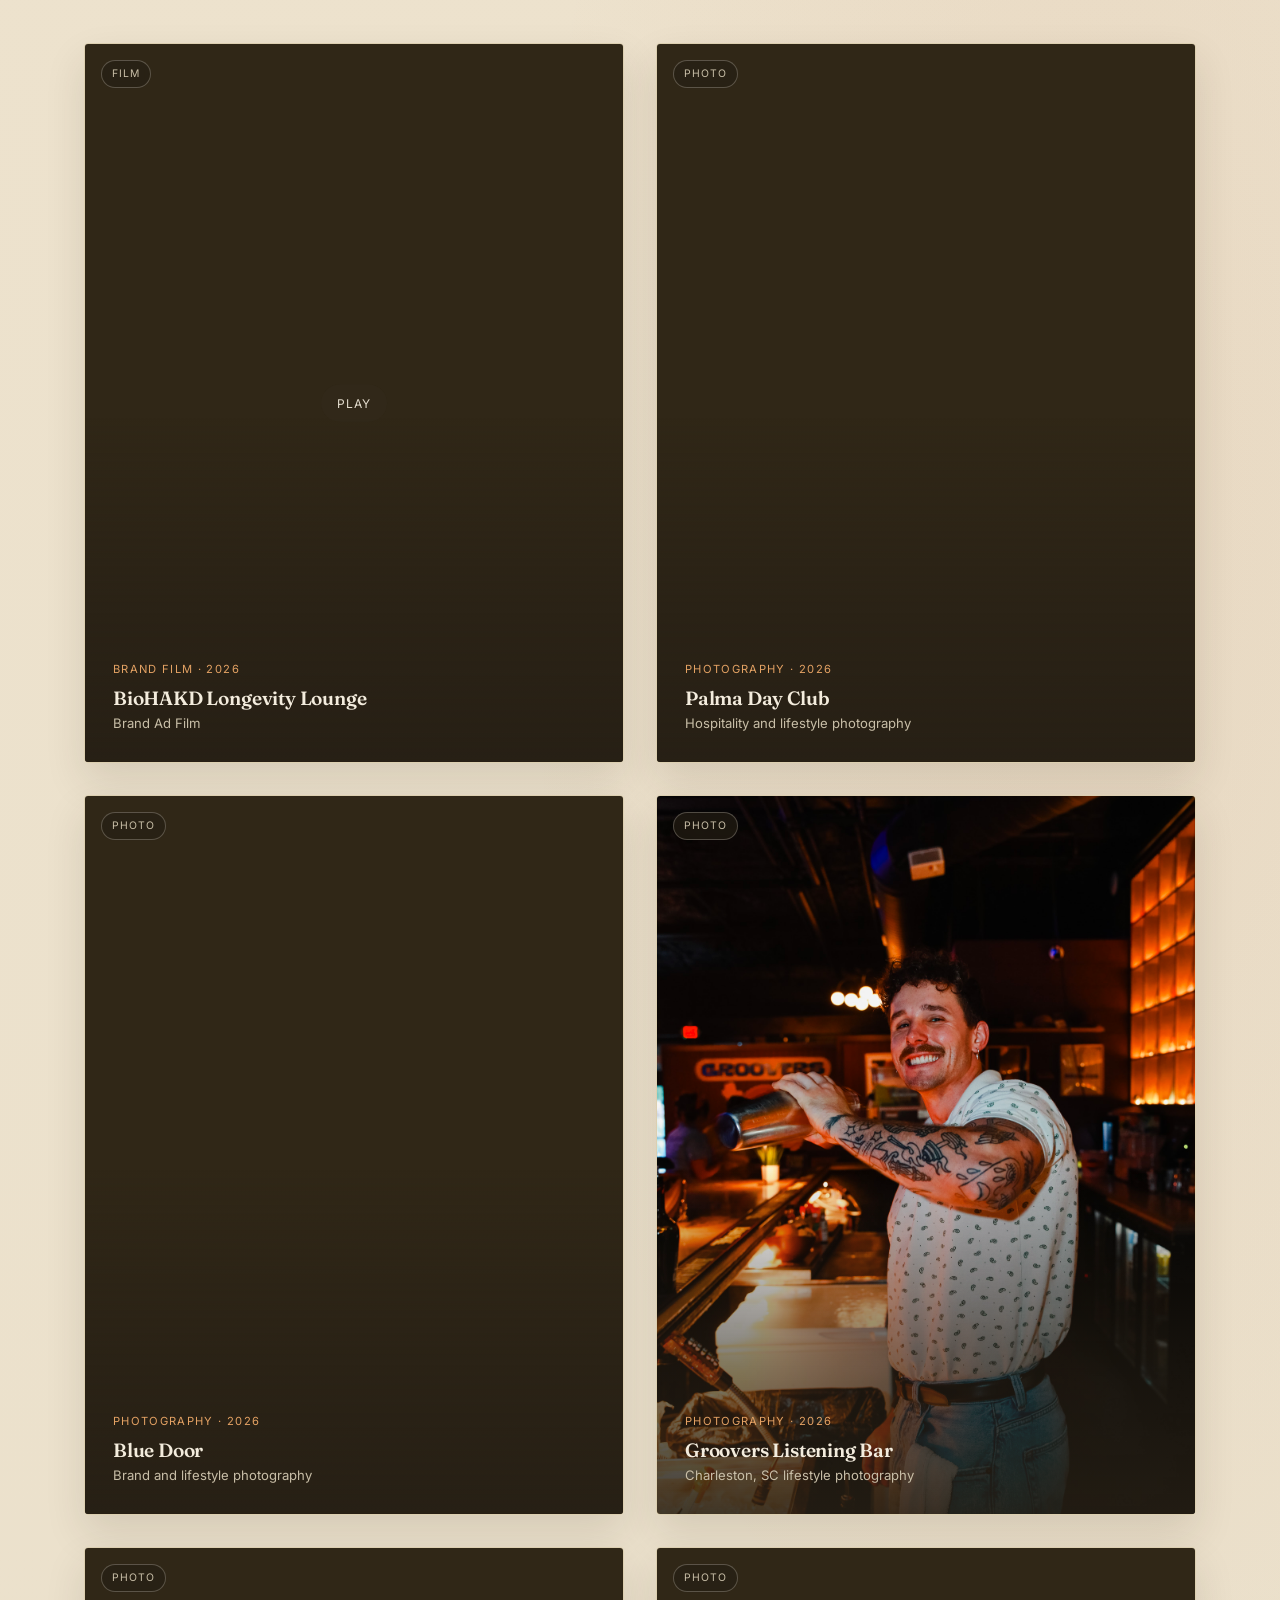
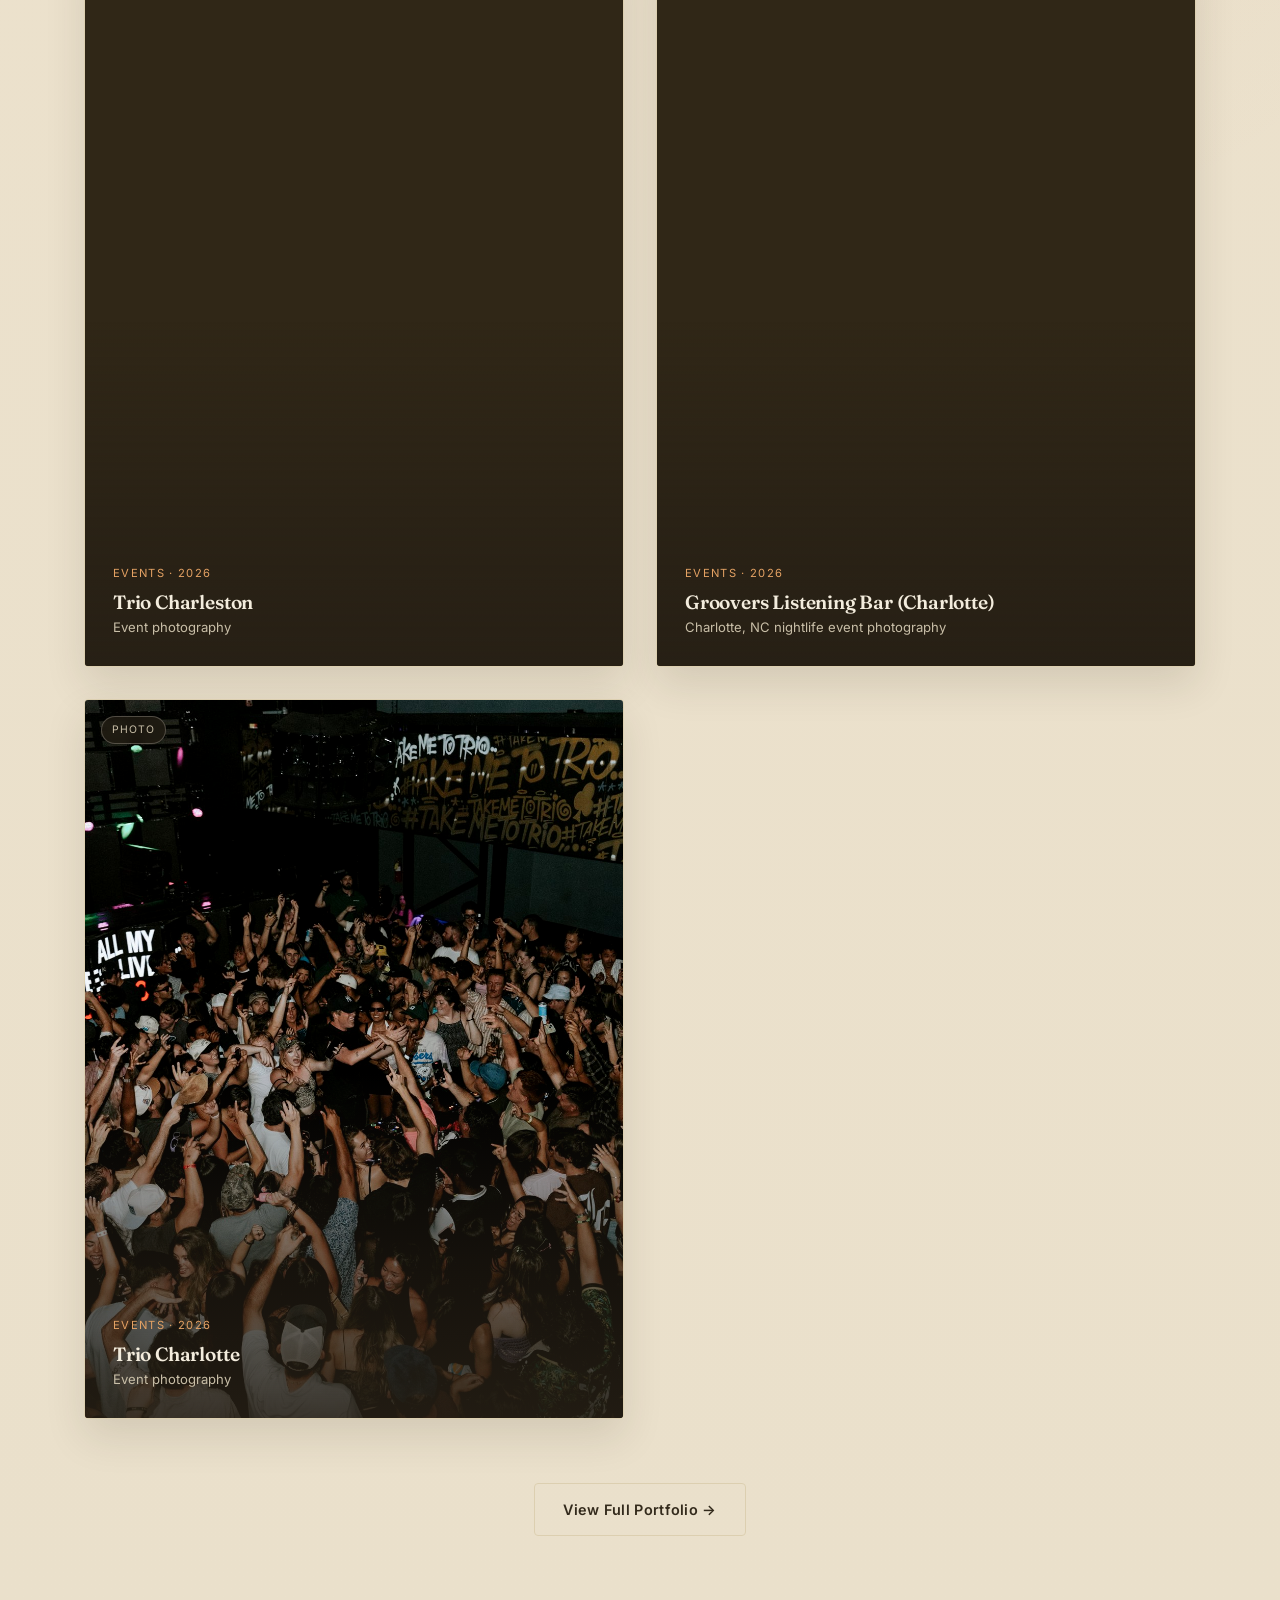
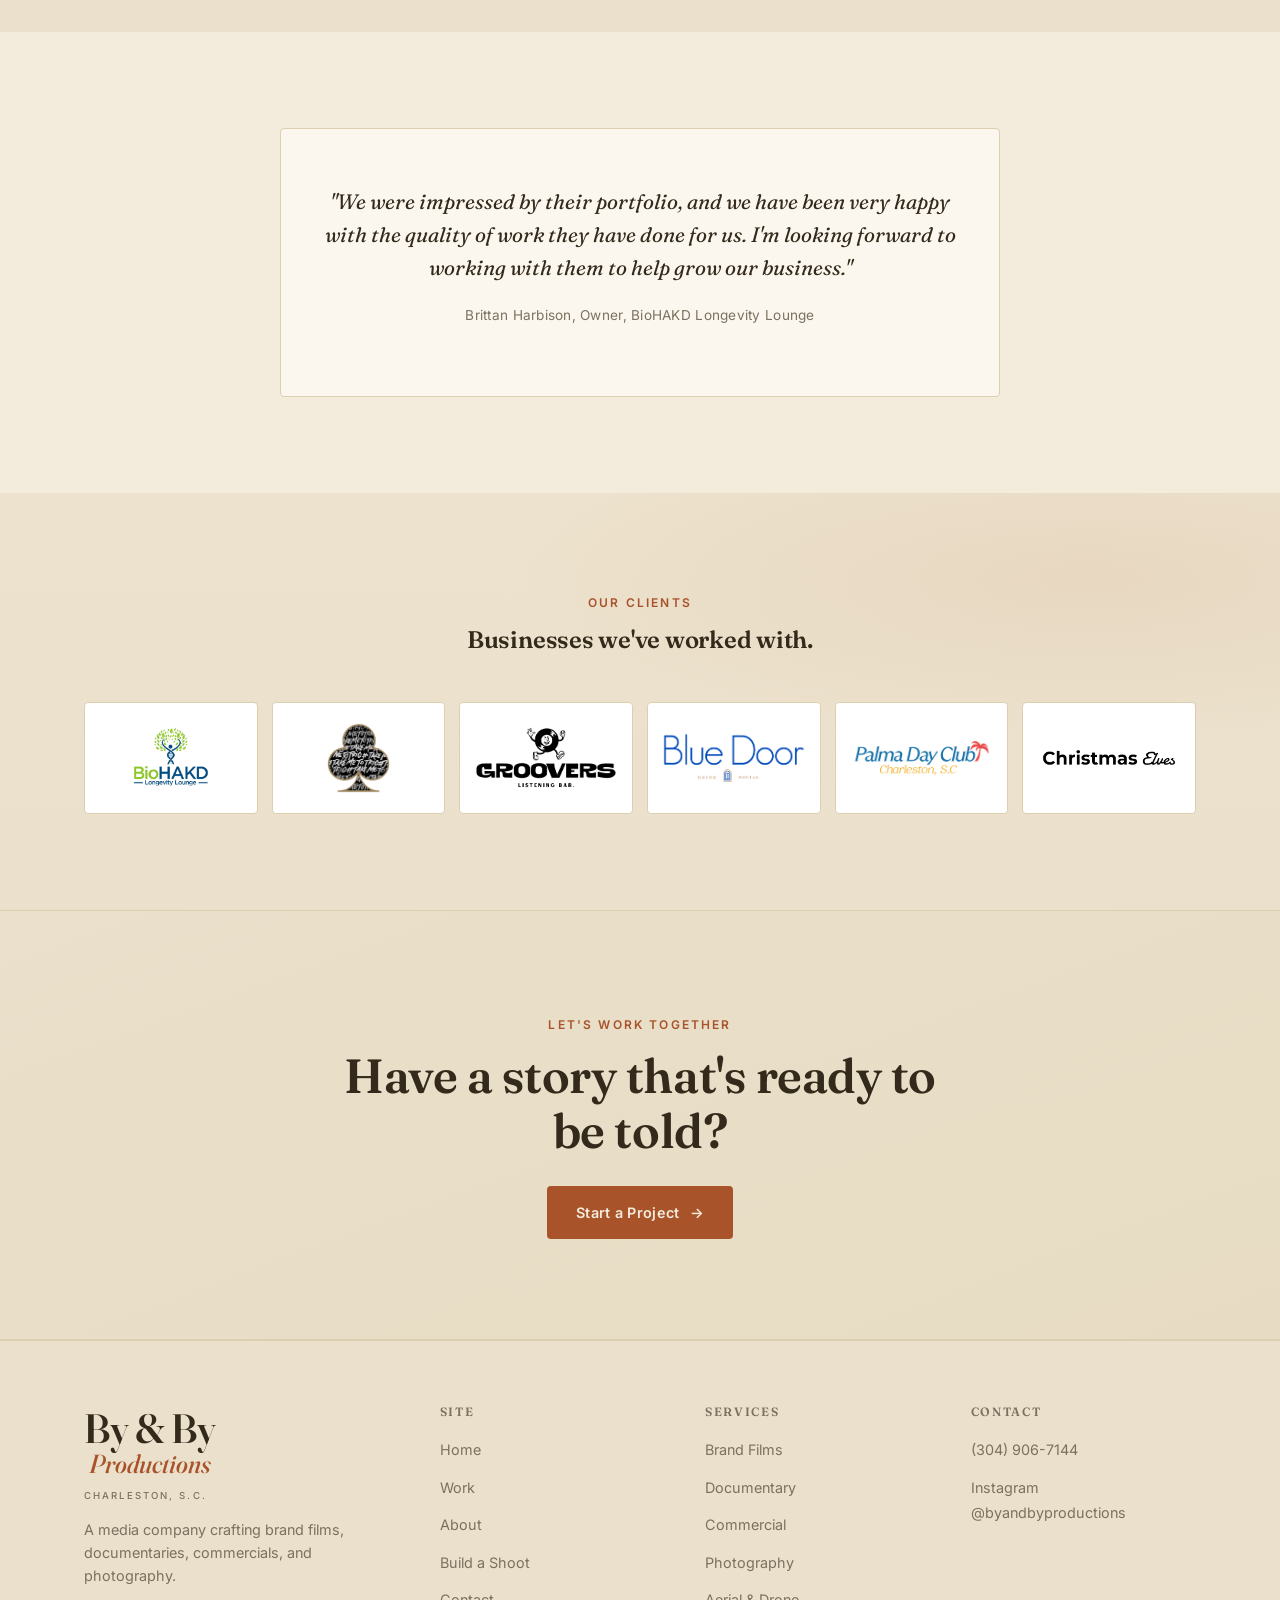
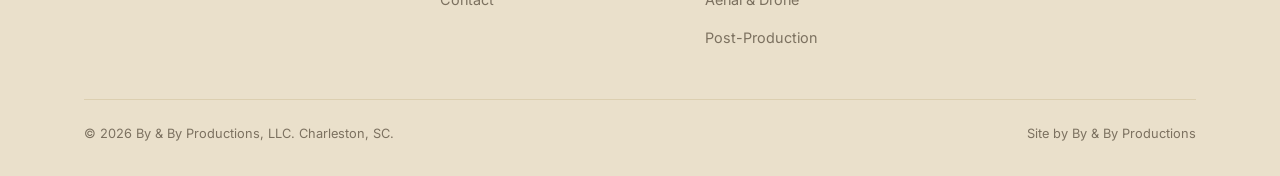
==== commit 180892c8: "Fix Charleston loop autoplay on mobile Safari" ====
--- a/index.html
+++ b/index.html
@@ -23,7 +23,7 @@
  <link rel="preconnect" href="https://fonts.googleapis.com">
  <link rel="preconnect" href="https://fonts.gstatic.com" crossorigin>
  <link href="https://fonts.googleapis.com/css2?family=Fraunces:ital,opsz,wght@0,9..144,500..600;1,9..144,500&family=Inter:wght@400;500;600&family=JetBrains+Mono:wght@400;500;600&display=swap" rel="stylesheet">
- <link rel="stylesheet" href="css/style.css?v=29">
+ <link rel="stylesheet" href="css/style.css?v=30">
 </head>
 <body>
 
@@ -82,9 +82,9 @@
  <!-- About teaser -->
  <section class="section home-about">
  <div class="home-about__bg" aria-hidden="true">
- <video class="home-about__video" autoplay muted loop playsinline preload="metadata">
- <source src="assets/work/charleston/charleston-loop.webm?v=2" type="video/webm">
- <source src="assets/work/charleston/charleston-loop.mp4?v=2" type="video/mp4">
+ <video class="home-about__video" autoplay muted loop playsinline webkit-playsinline preload="auto">
+ <source src="assets/work/charleston/charleston-loop.mp4?v=3" type="video/mp4">
+ <source src="assets/work/charleston/charleston-loop.webm?v=3" type="video/webm">
  </video>
  </div>
  <div class="container home-about__content">
@@ -214,7 +214,7 @@
  </footer>
 
  <script src="js/projects.js?v=4?v=18"></script>
- <script src="js/main.js?v=28"></script>
+ <script src="js/main.js?v=29"></script>
  <script src="js/clapper.js?v=19" defer></script>
 </body>
 </html>
--- a/css/style.css
+++ b/css/style.css
@@ -1859,8 +1859,3 @@
   z-index: 1;
 }
 
-@media (prefers-reduced-motion: reduce) {
-  .home-about__video {
-    display: none;
-  }
-}
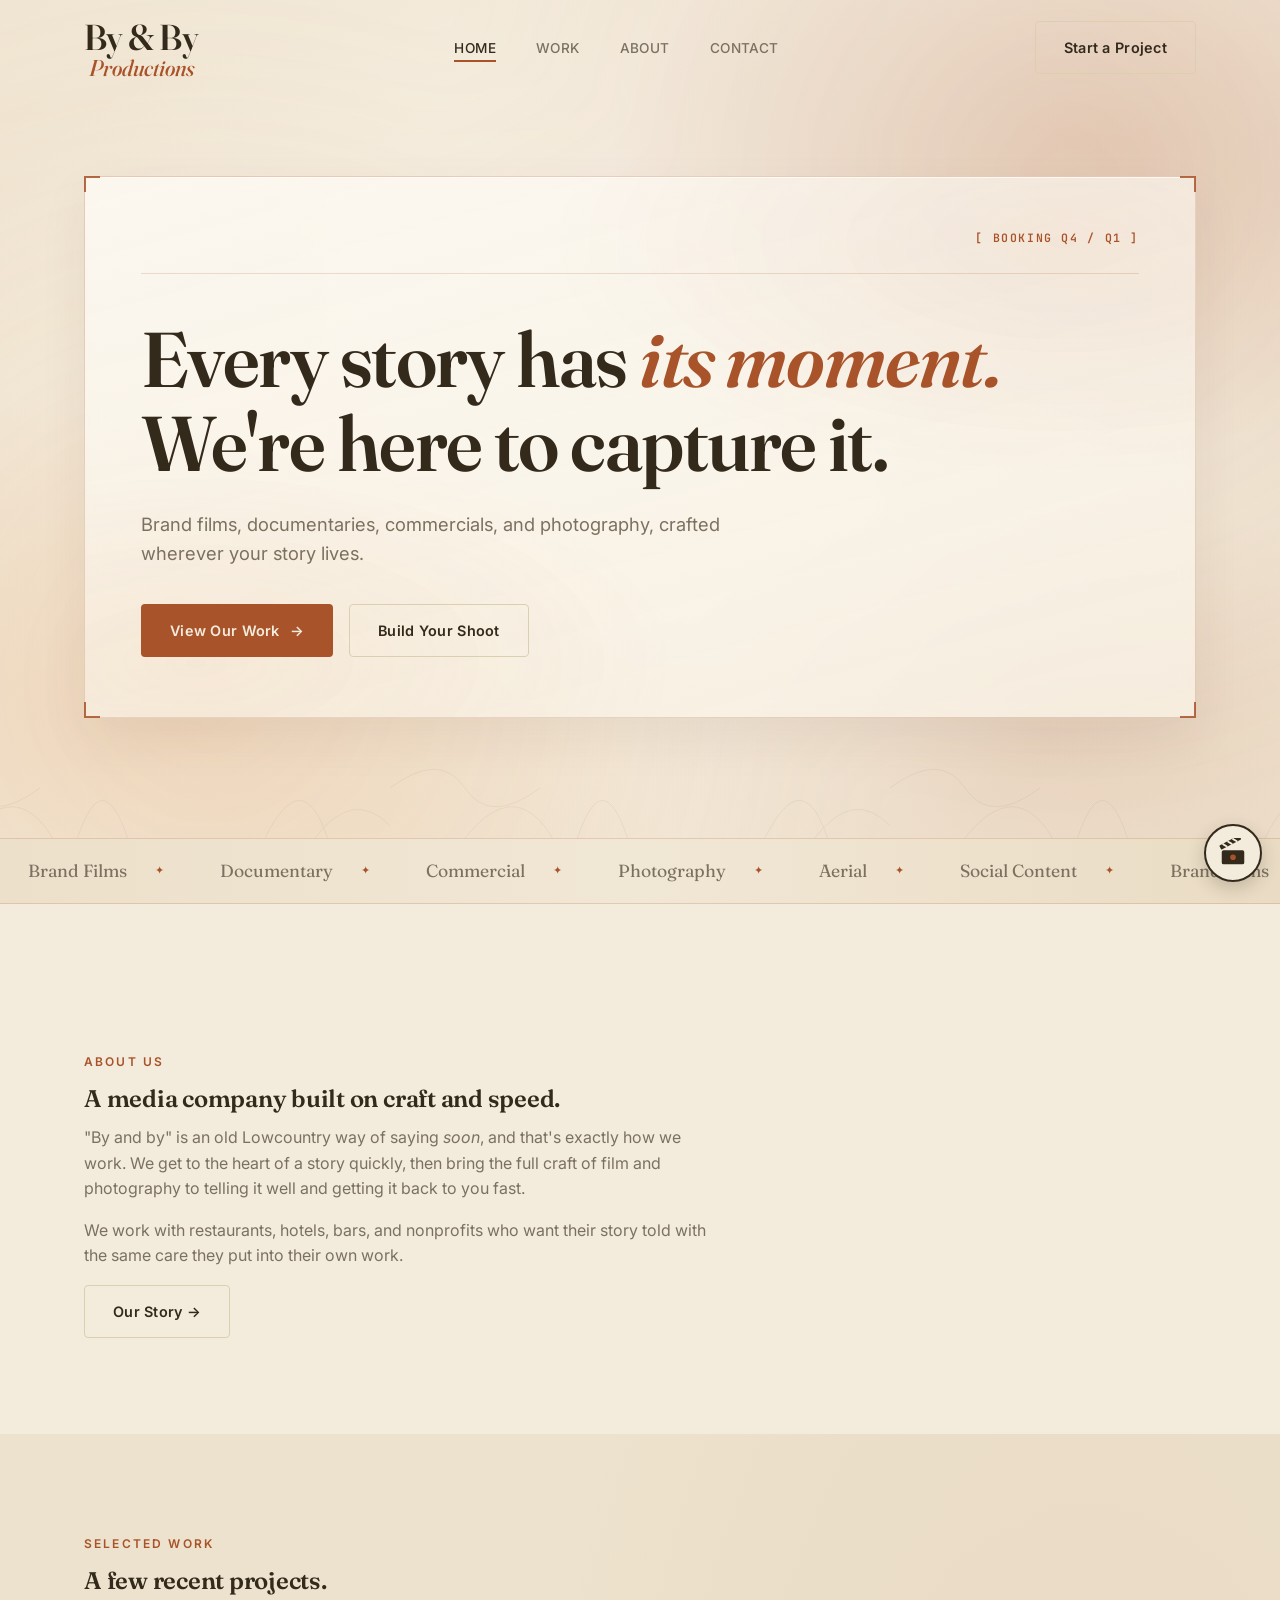
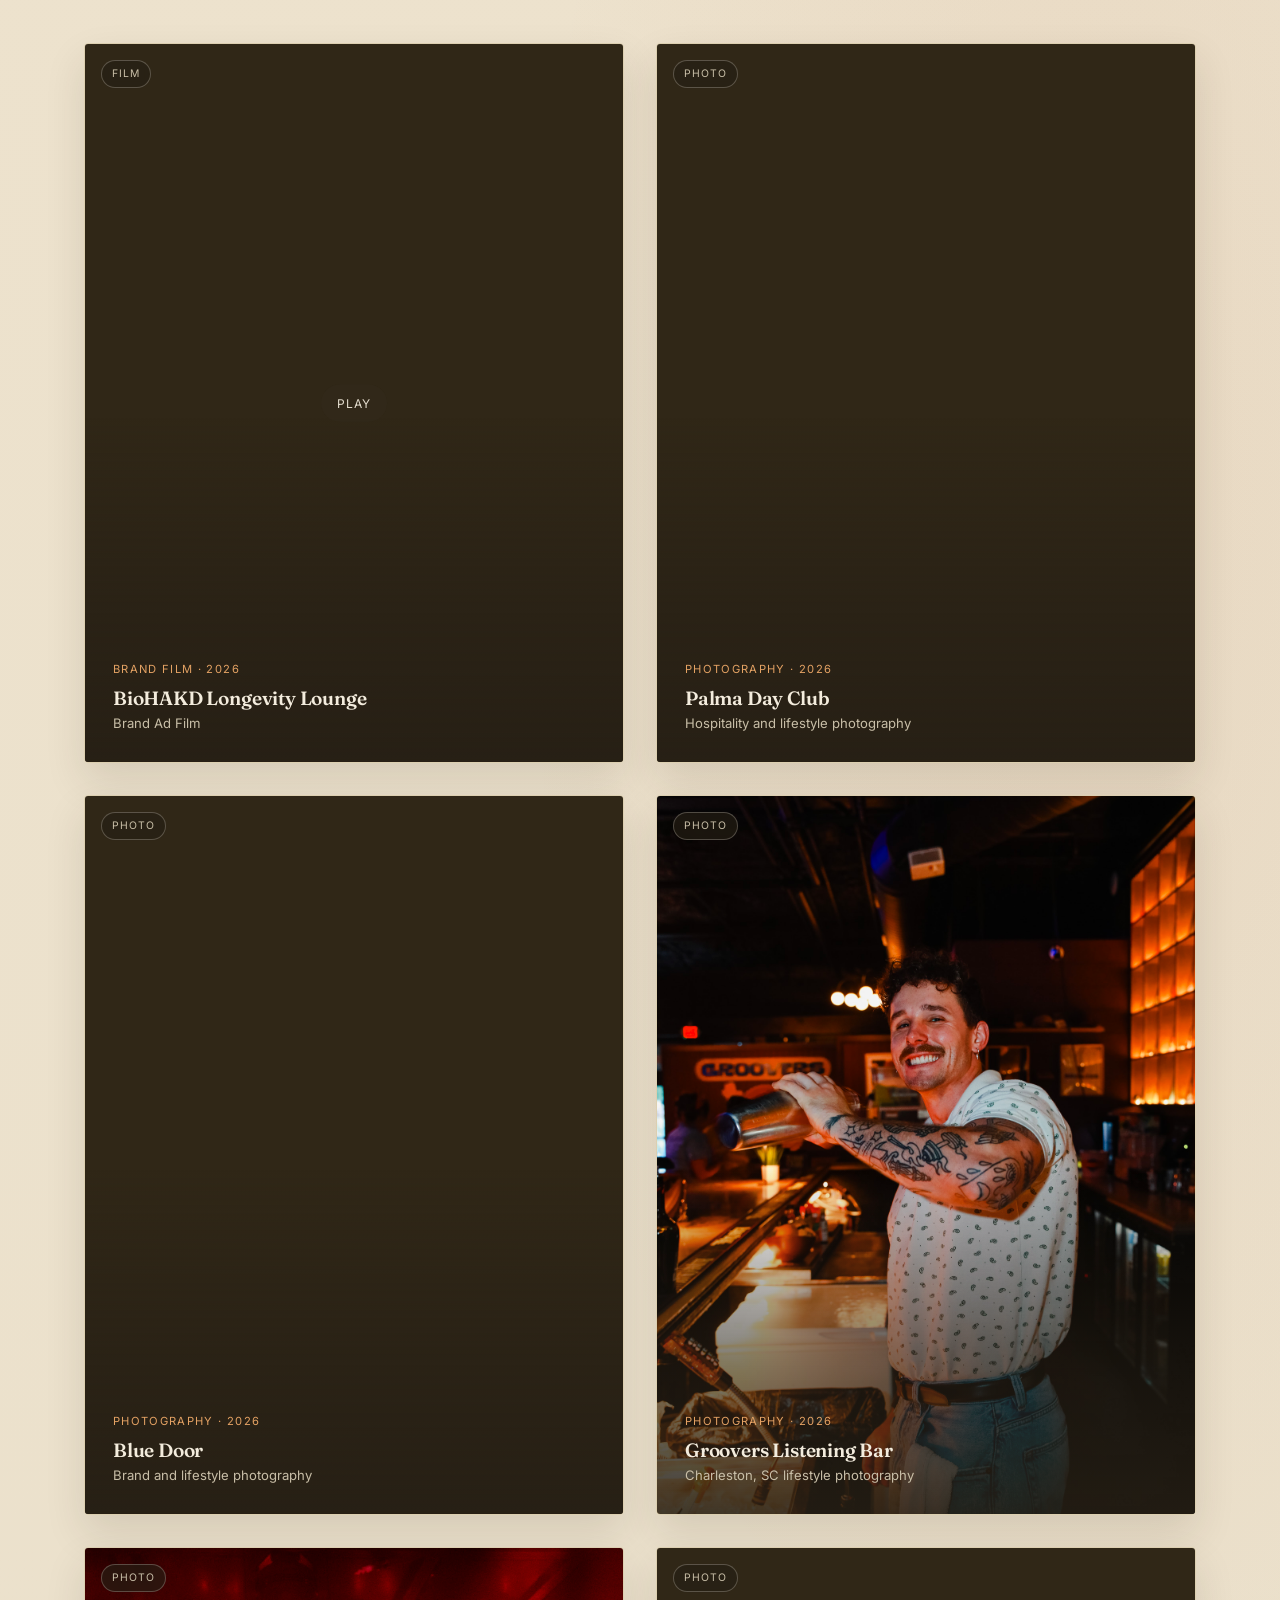
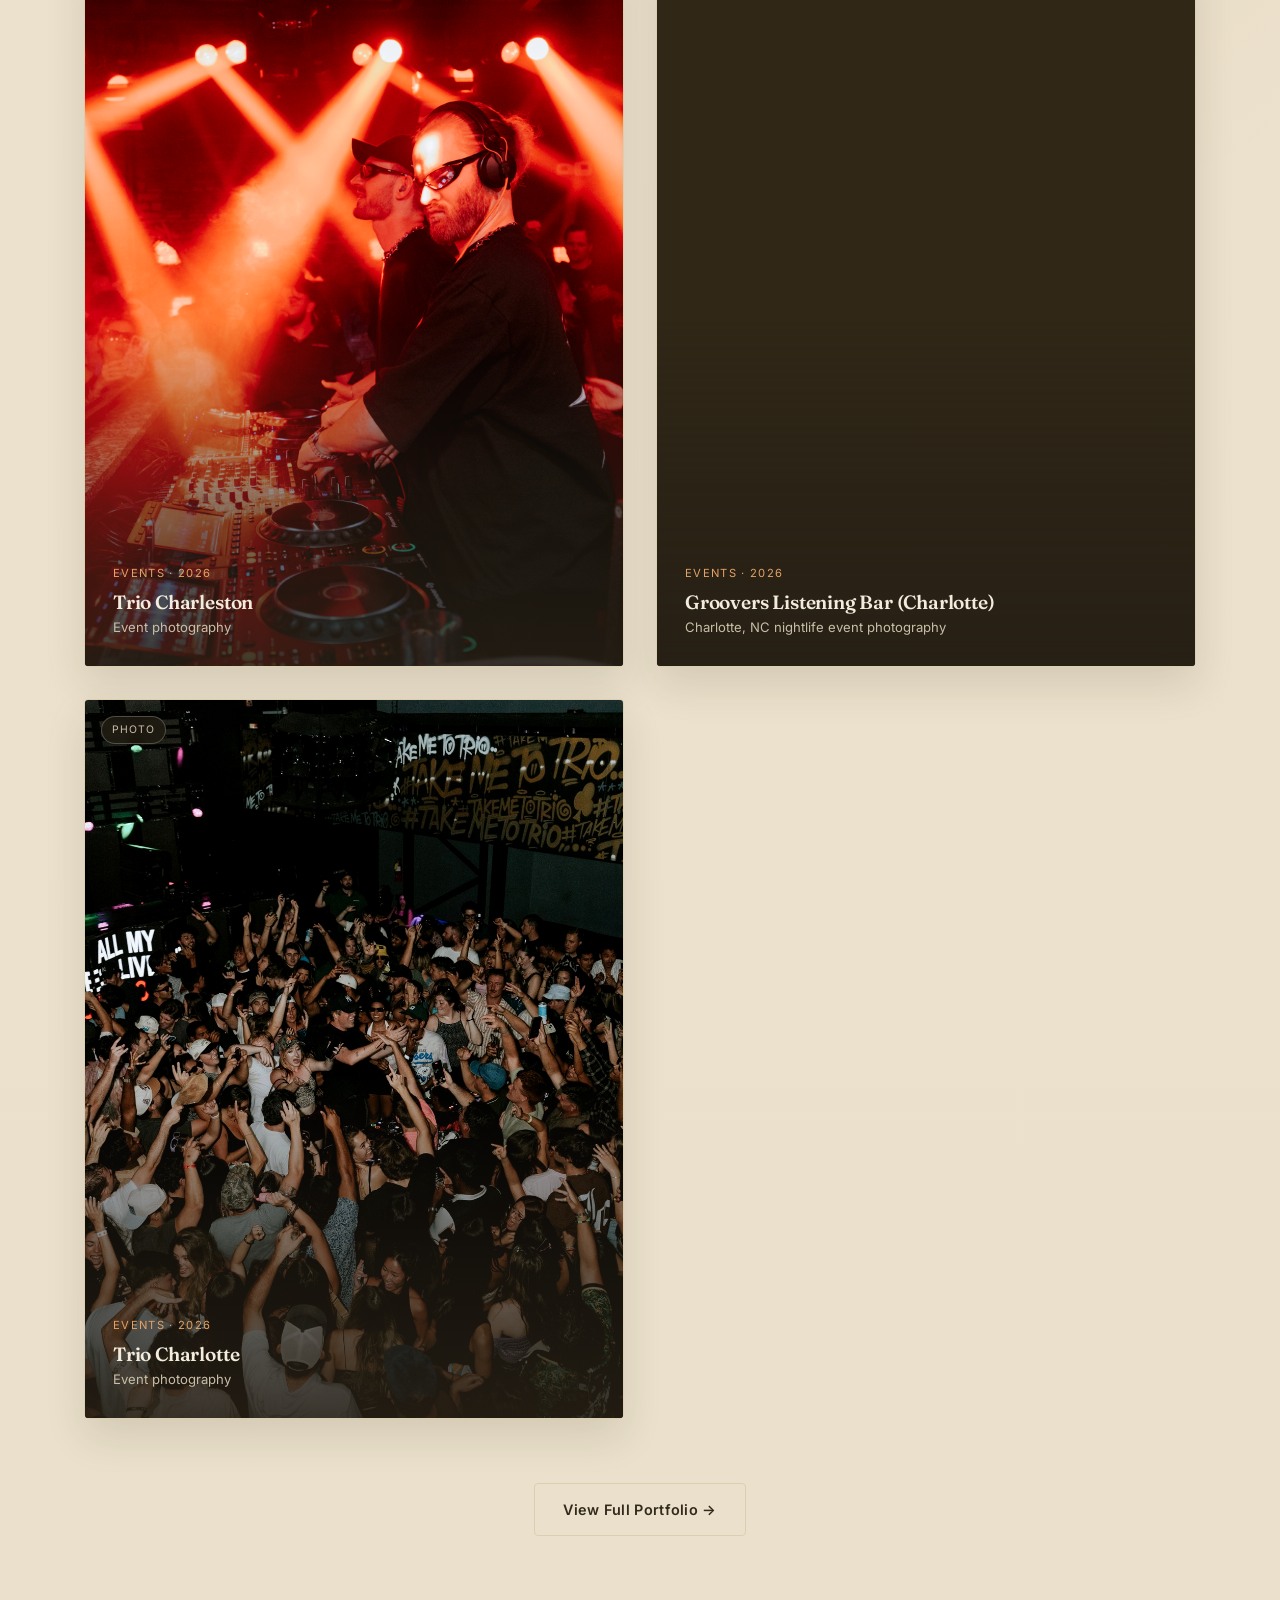
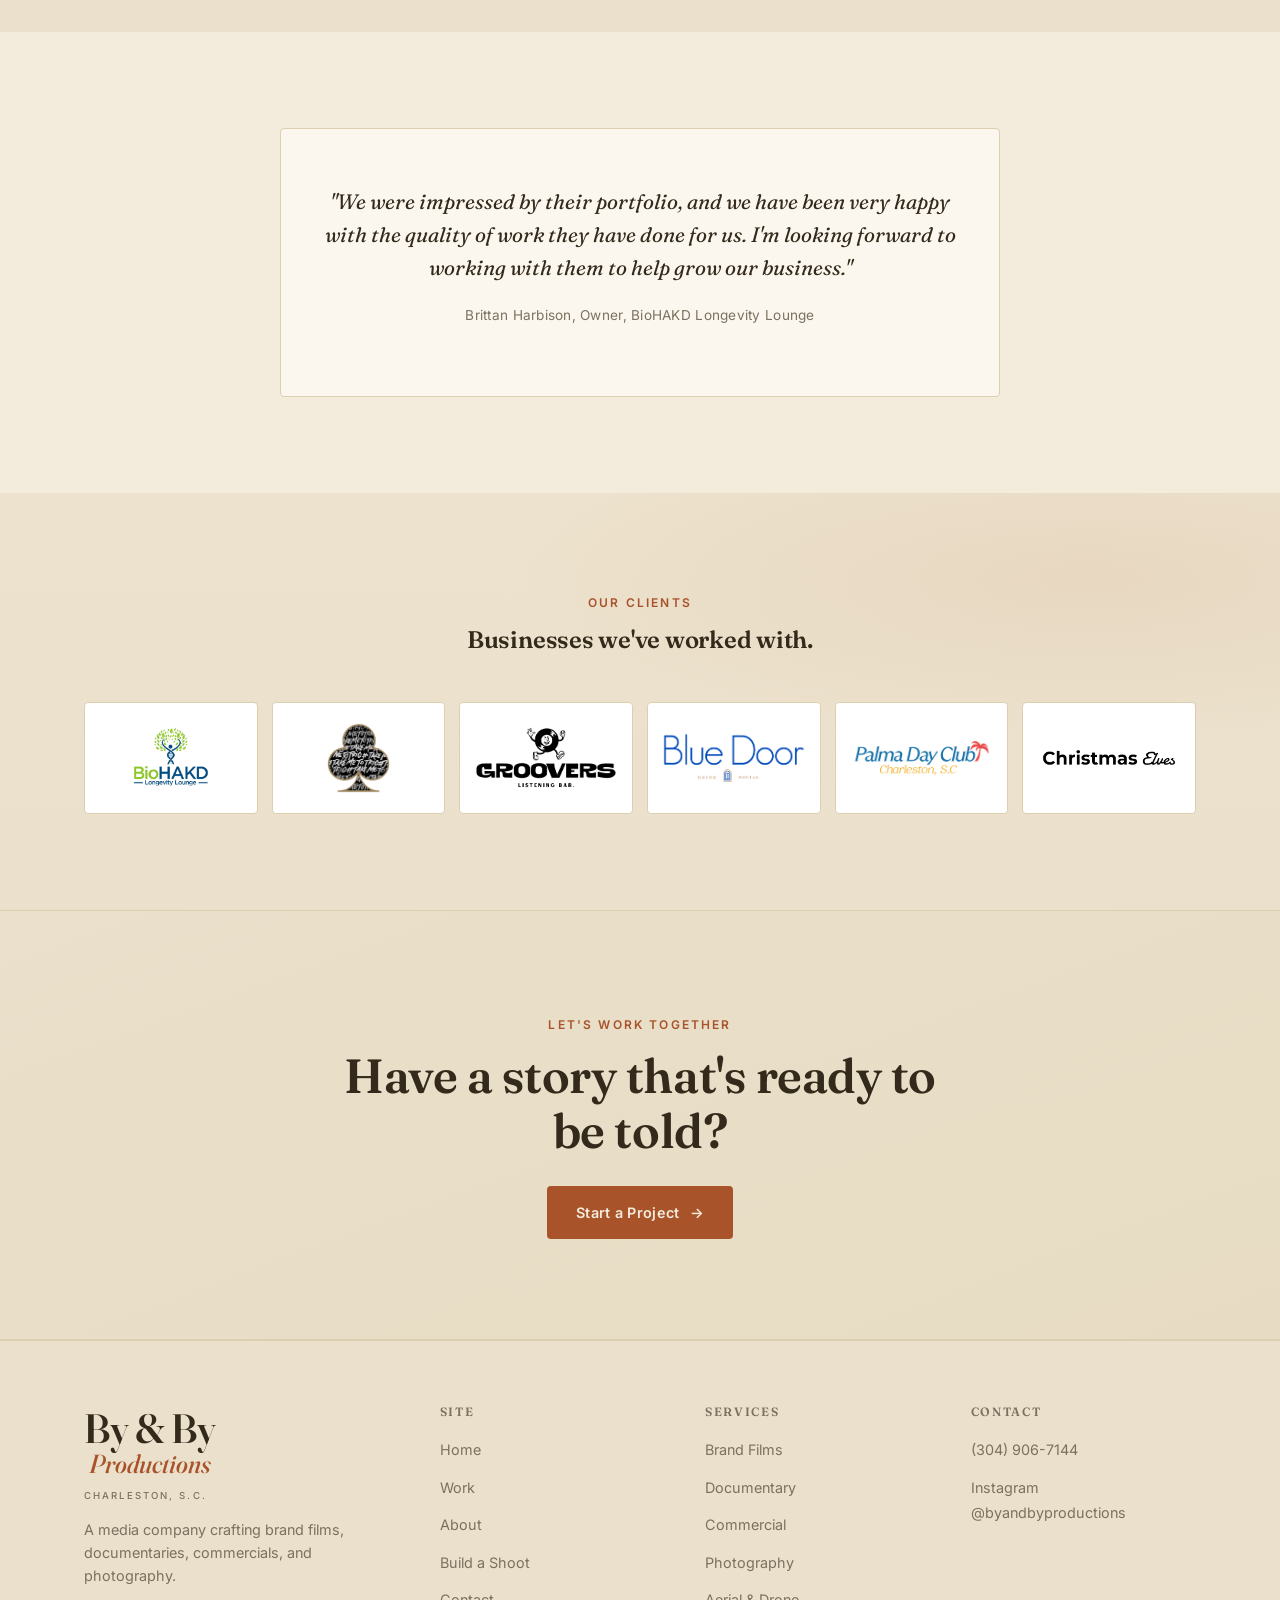
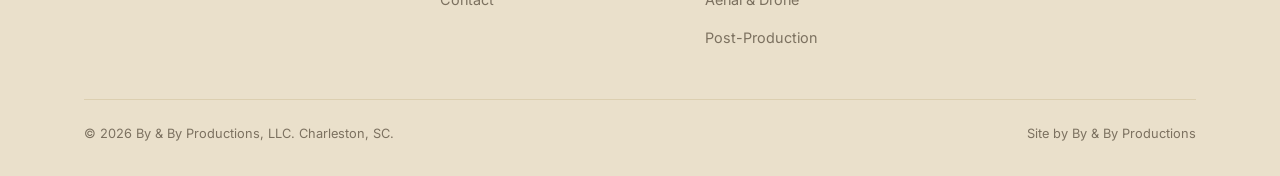
==== commit b4930324: "Make Charleston loop full-bleed behind About sections" ====
--- a/index.html
+++ b/index.html
@@ -23,7 +23,7 @@
  <link rel="preconnect" href="https://fonts.googleapis.com">
  <link rel="preconnect" href="https://fonts.gstatic.com" crossorigin>
  <link href="https://fonts.googleapis.com/css2?family=Fraunces:ital,opsz,wght@0,9..144,500..600;1,9..144,500&family=Inter:wght@400;500;600&family=JetBrains+Mono:wght@400;500;600&display=swap" rel="stylesheet">
- <link rel="stylesheet" href="css/style.css?v=30">
+ <link rel="stylesheet" href="css/style.css?v=31">
 </head>
 <body>
 
--- a/css/style.css
+++ b/css/style.css
@@ -1814,29 +1814,51 @@
 .home-about {
   position: relative;
   overflow: hidden;
+  width: 100%;
+  max-width: none;
+  margin-inline: 0;
+  border: 0;
+  border-radius: 0;
   background: var(--color-bg);
 }
 
+/* Full-bleed breakout if a parent ever constrains width */
+.home-about {
+  width: 100vw;
+  max-width: 100vw;
+  margin-inline: calc(50% - 50vw);
+}
+
 .home-about__bg {
-  position: absolute;
-  inset: 0;
-  z-index: 0;
-  pointer-events: none;
-}
-
-.home-about__video {
   position: absolute;
   inset: 0;
   width: 100%;
   height: 100%;
+  overflow: hidden;
+  z-index: 0;
+  pointer-events: none;
+  border: 0;
+  border-radius: 0;
+}
+
+.home-about__video {
+  /* Bulletproof cover: don't rely on object-fit alone (iOS may letterbox <video>) */
+  position: absolute;
+  top: 50%;
+  left: 50%;
+  width: auto;
+  height: auto;
+  min-width: 100%;
+  min-height: 100%;
+  max-width: none;
+  transform: translate(-50%, -50%);
   object-fit: cover;
   object-position: center 42%;
   display: block;
+  border: 0;
+  border-radius: 0;
   /* Noticeable motion under a cream wash; text stays readable */
   opacity: 0.30;
-}
-
-.home-about__video {
   z-index: 1;
 }
 
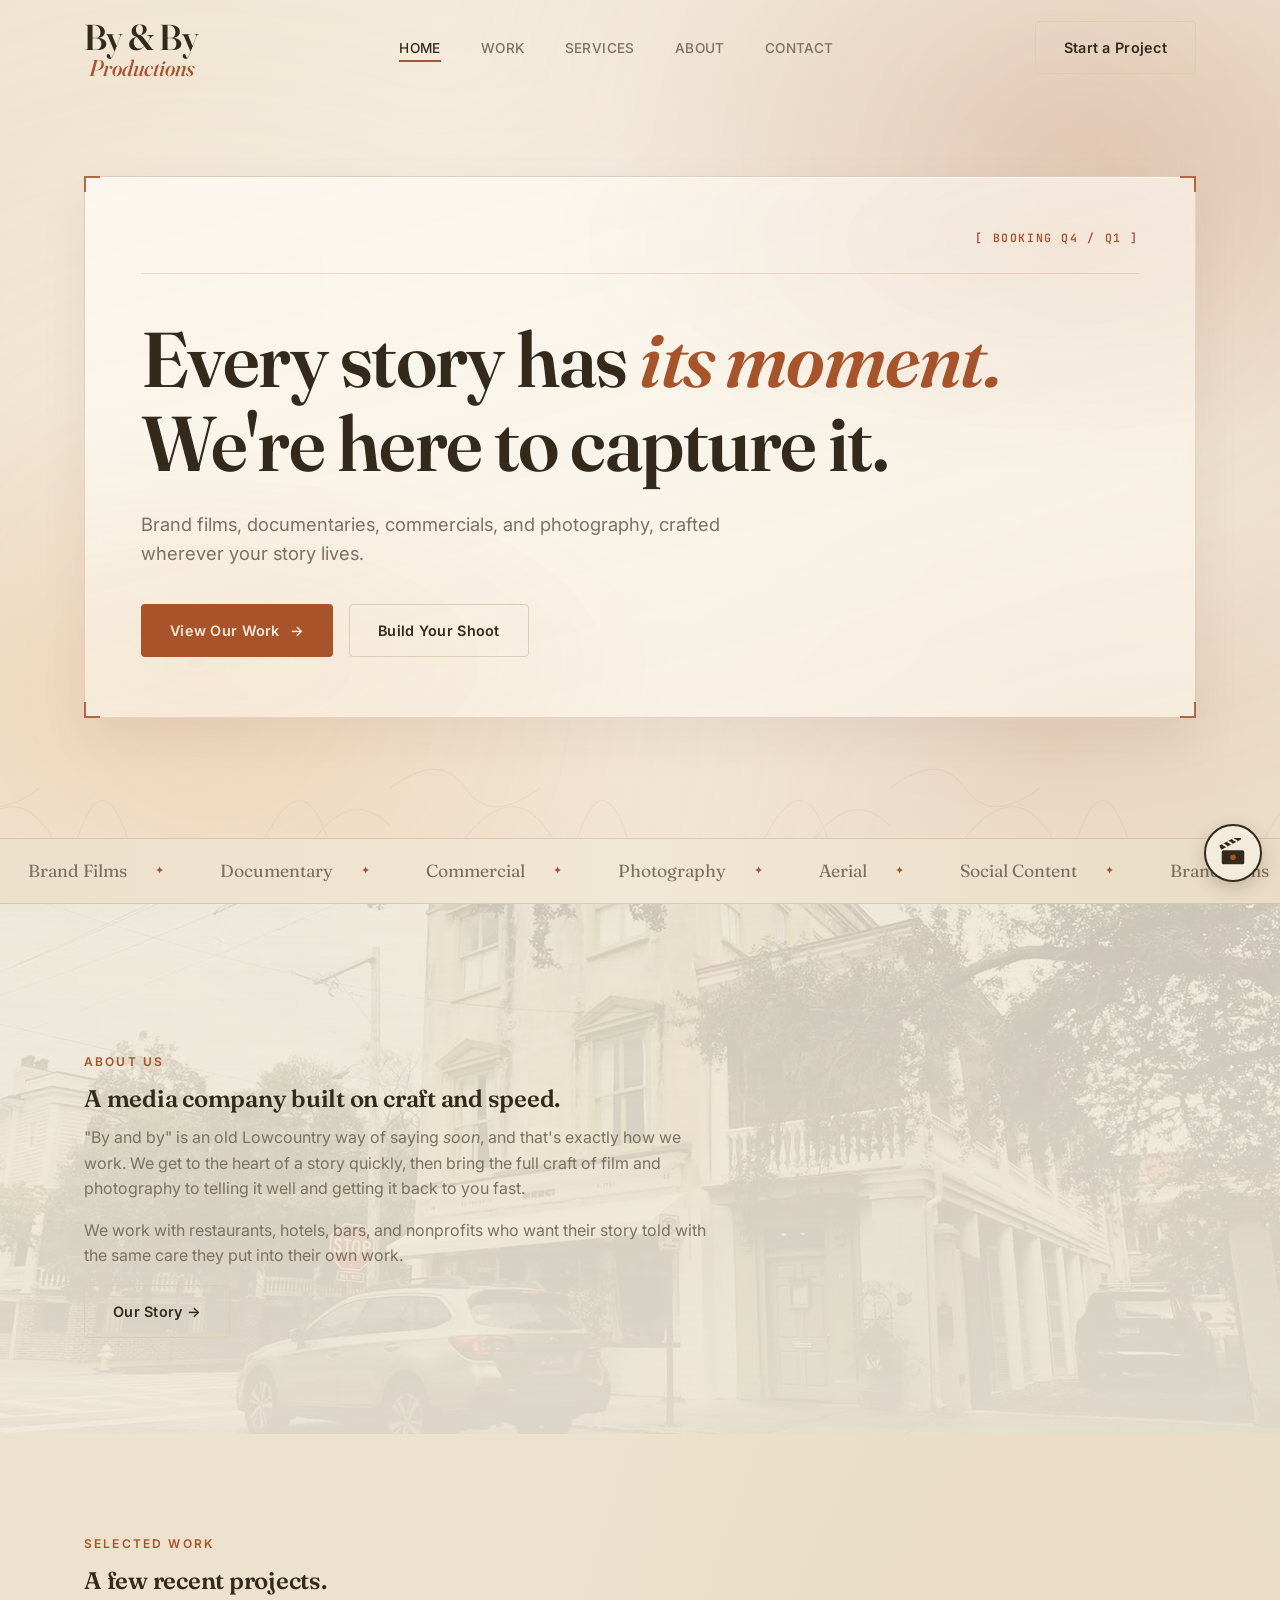
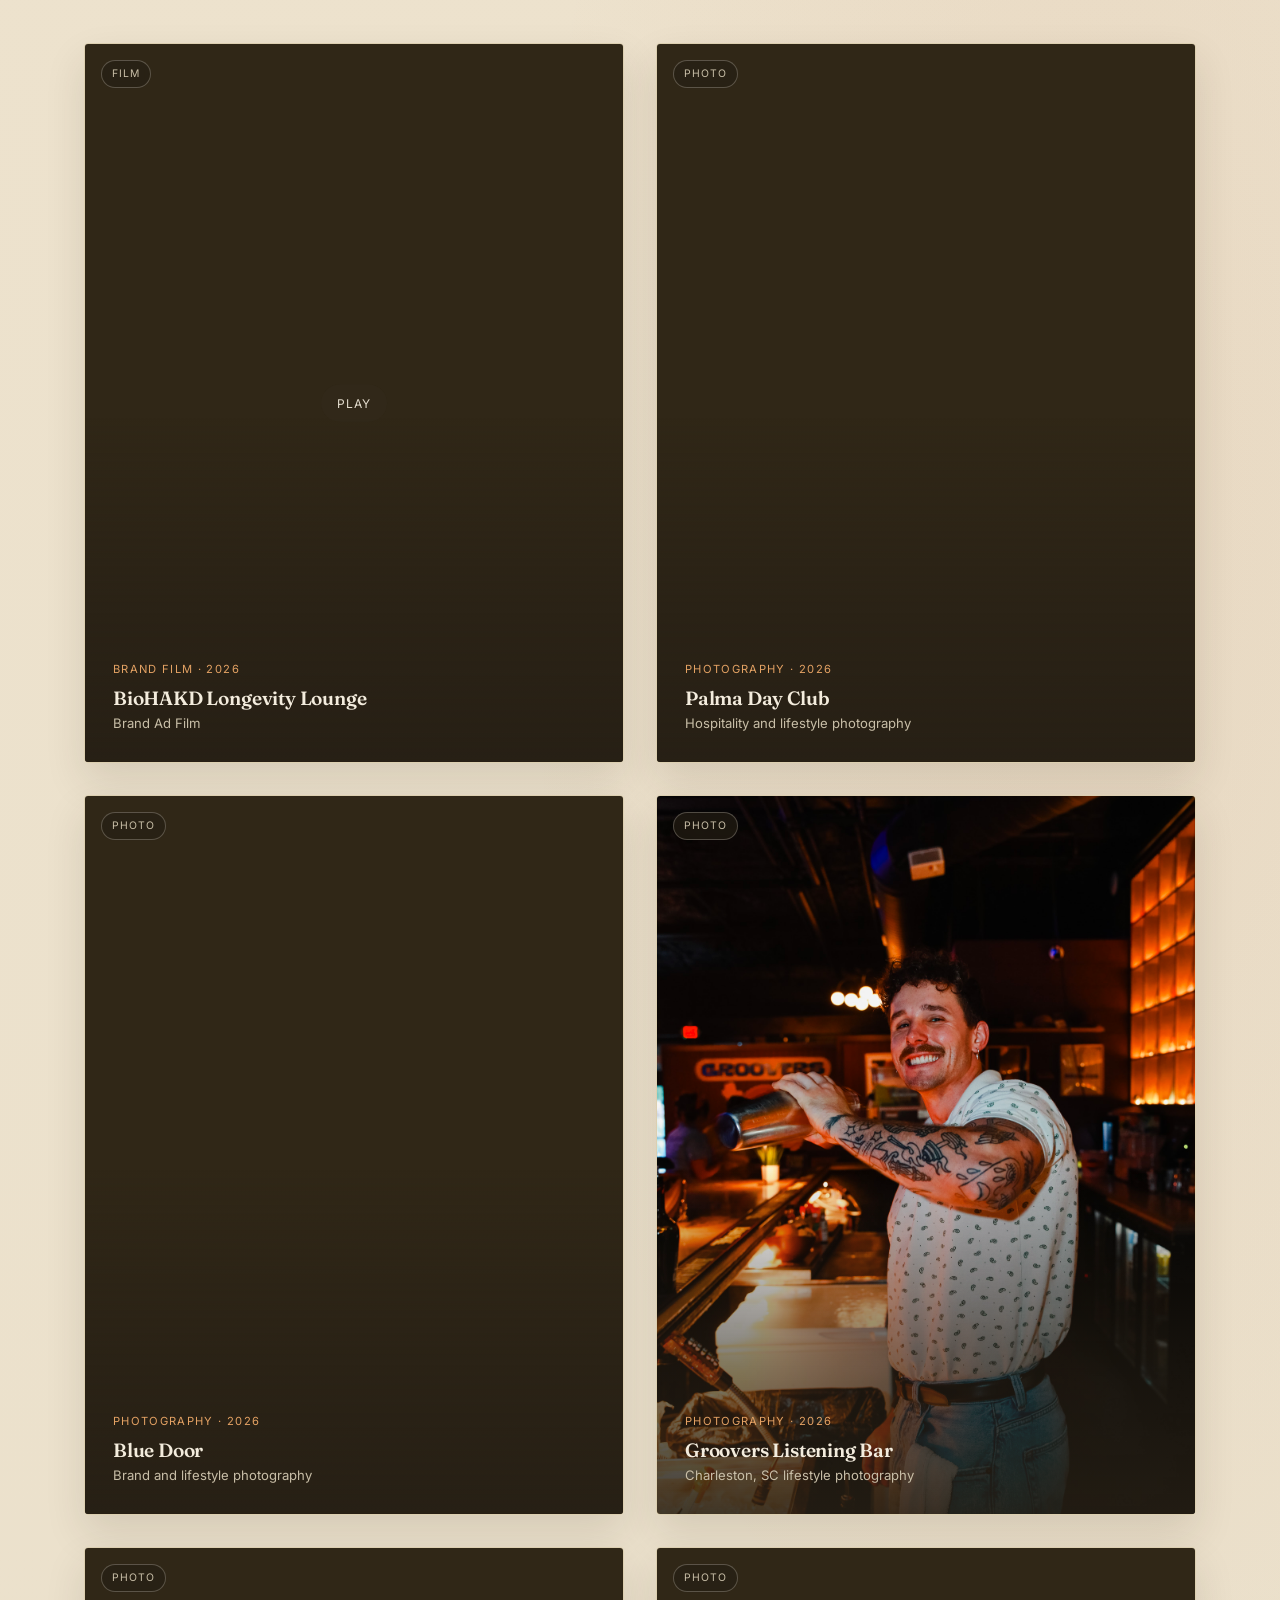
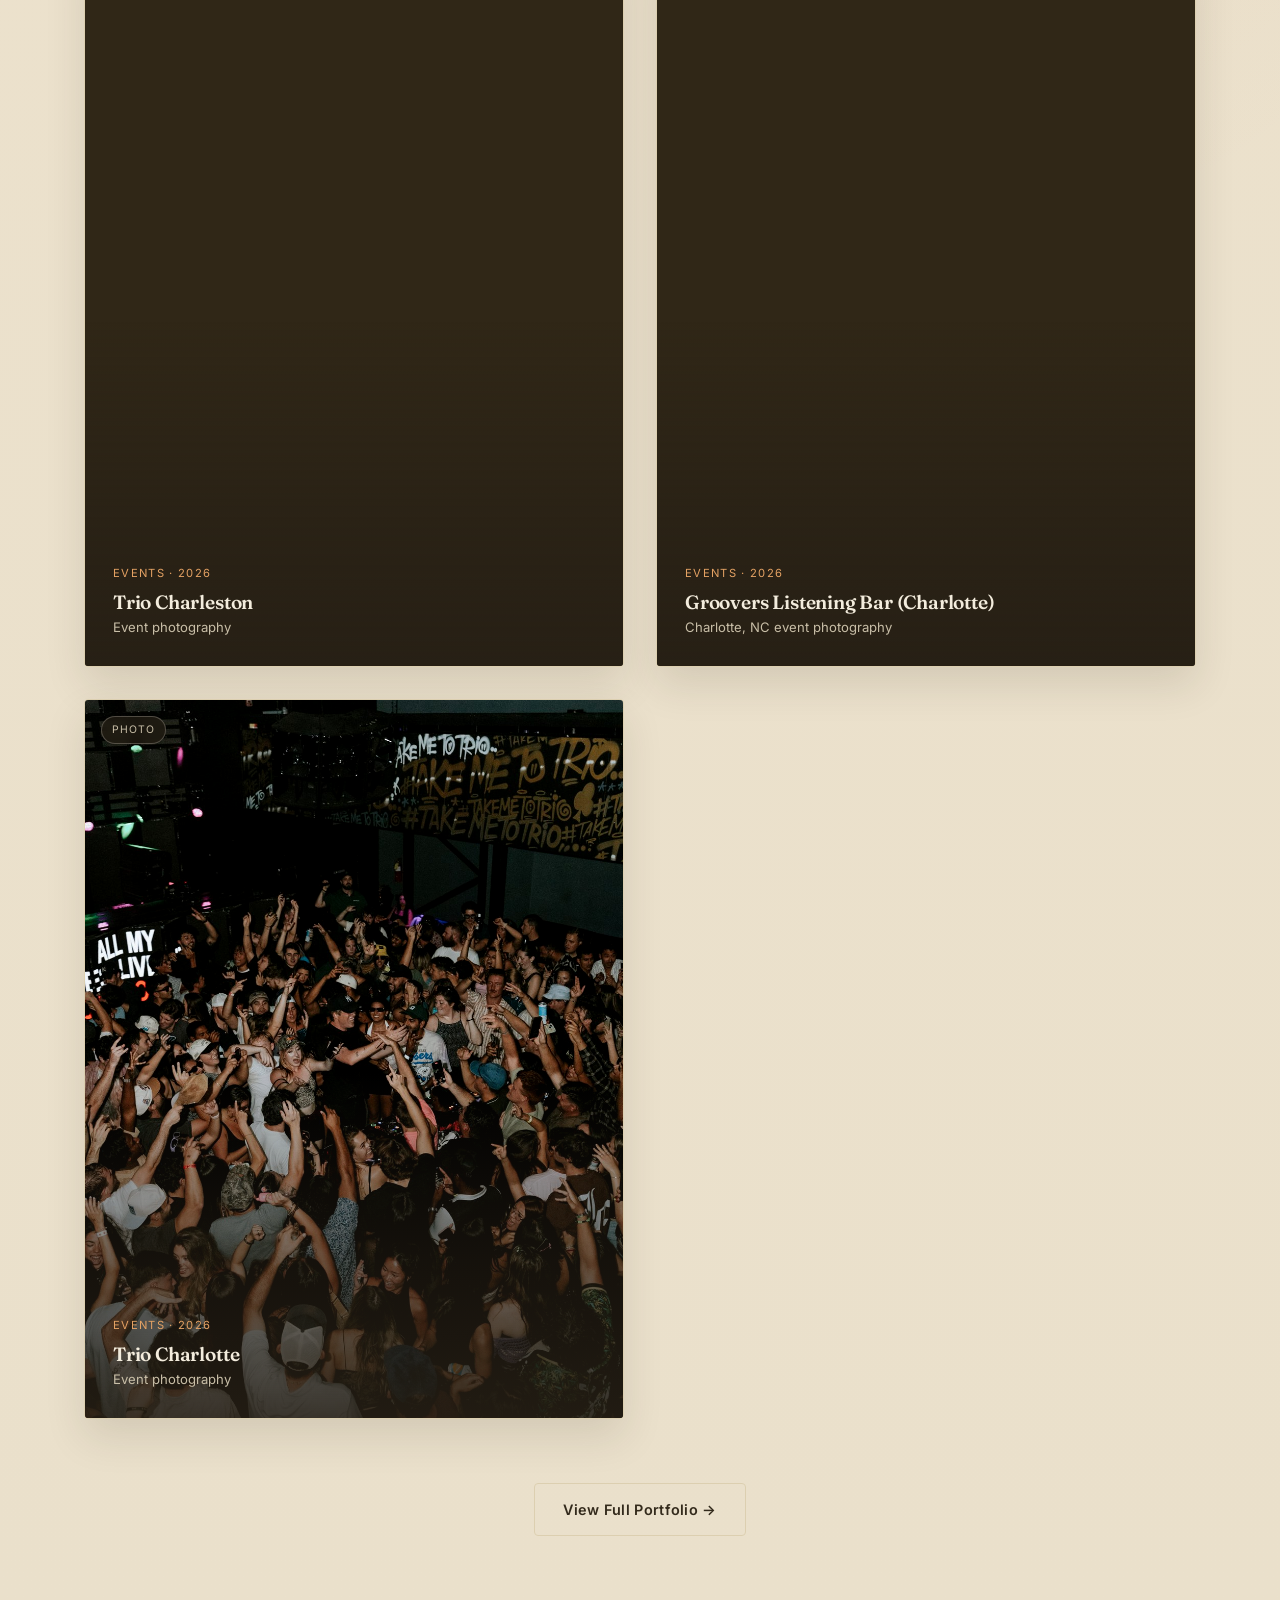
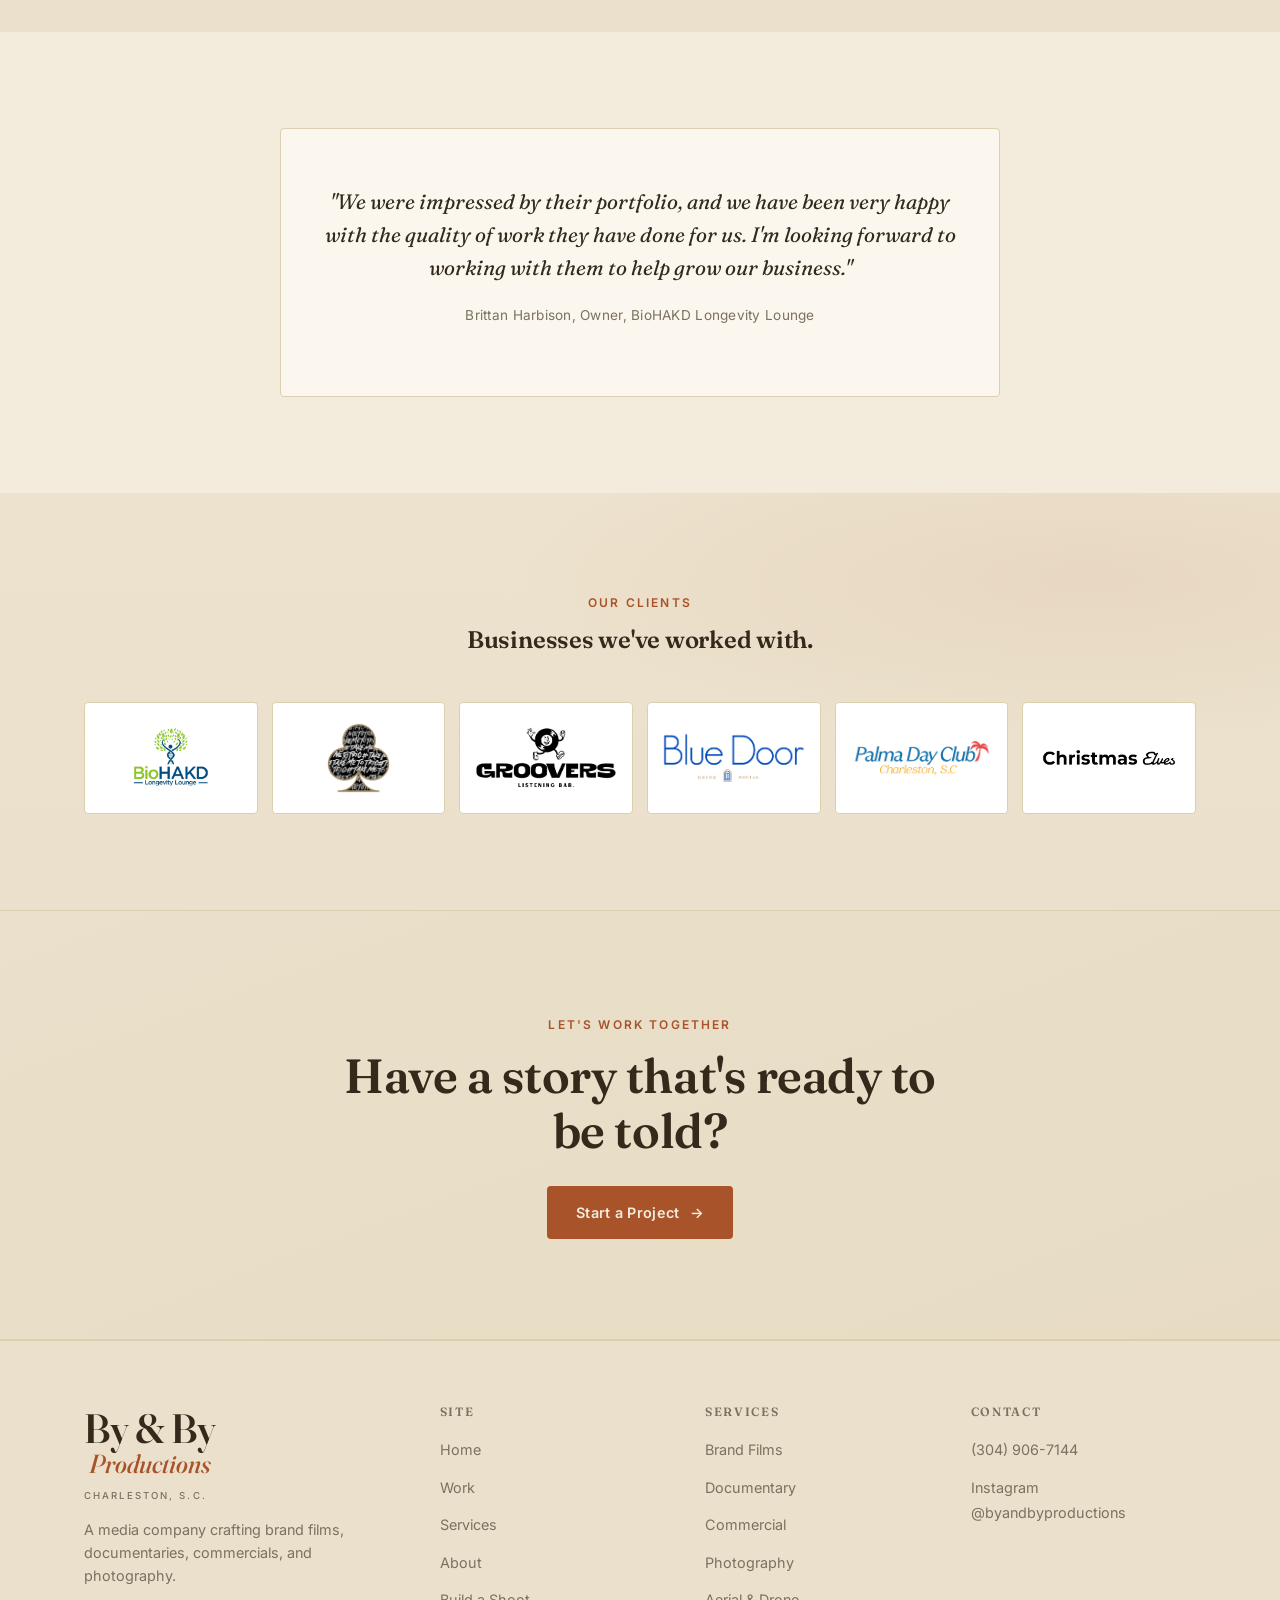
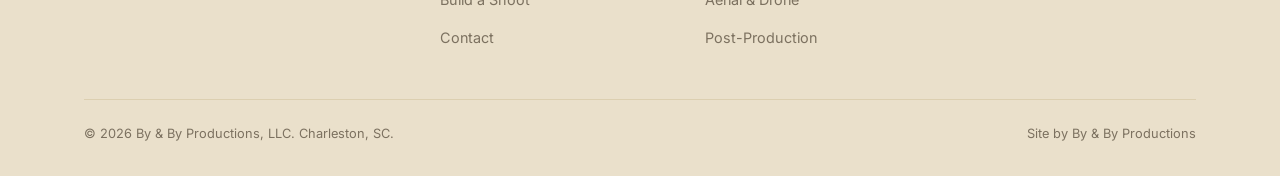
==== commit 400df01b: "Move services section to a dedicated Services page" ====
--- a/index.html
+++ b/index.html
@@ -34,6 +34,7 @@
  <ul class="nav-links">
  <li><a href="index.html" class="active">Home</a></li>
  <li><a href="work.html">Work</a></li>
+ <li><a href="services.html">Services</a></li>
  <li><a href="about.html">About</a></li>
  <li><a href="contact.html">Contact</a></li>
  </ul>
@@ -182,6 +183,7 @@
  <ul>
  <li><a href="index.html">Home</a></li>
  <li><a href="work.html">Work</a></li>
+ <li><a href="services.html">Services</a></li>
  <li><a href="about.html">About</a></li>
  <li><a href="contact.html">Build a Shoot</a></li>
  <li><a href="contact.html">Contact</a></li>
@@ -190,12 +192,12 @@
  <div>
  <h4>Services</h4>
  <ul>
- <li><a href="work.html#service-brand-films">Brand Films</a></li>
- <li><a href="work.html#service-documentary">Documentary</a></li>
- <li><a href="work.html#service-commercial">Commercial</a></li>
- <li><a href="work.html#service-photography">Photography</a></li>
- <li><a href="work.html#service-aerial">Aerial &amp; Drone</a></li>
- <li><a href="work.html#service-post">Post-Production</a></li>
+ <li><a href="services.html#service-brand-films">Brand Films</a></li>
+ <li><a href="services.html#service-documentary">Documentary</a></li>
+ <li><a href="services.html#service-commercial">Commercial</a></li>
+ <li><a href="services.html#service-photography">Photography</a></li>
+ <li><a href="services.html#service-aerial">Aerial &amp; Drone</a></li>
+ <li><a href="services.html#service-post">Post-Production</a></li>
  </ul>
  </div>
  <div>
@@ -213,8 +215,8 @@
  </div>
  </footer>
 
- <script src="js/projects.js?v=4?v=18"></script>
- <script src="js/main.js?v=29"></script>
+ <script src="js/projects.js?v=19"></script>
+ <script src="js/main.js?v=30"></script>
  <script src="js/clapper.js?v=19" defer></script>
 </body>
 </html>
